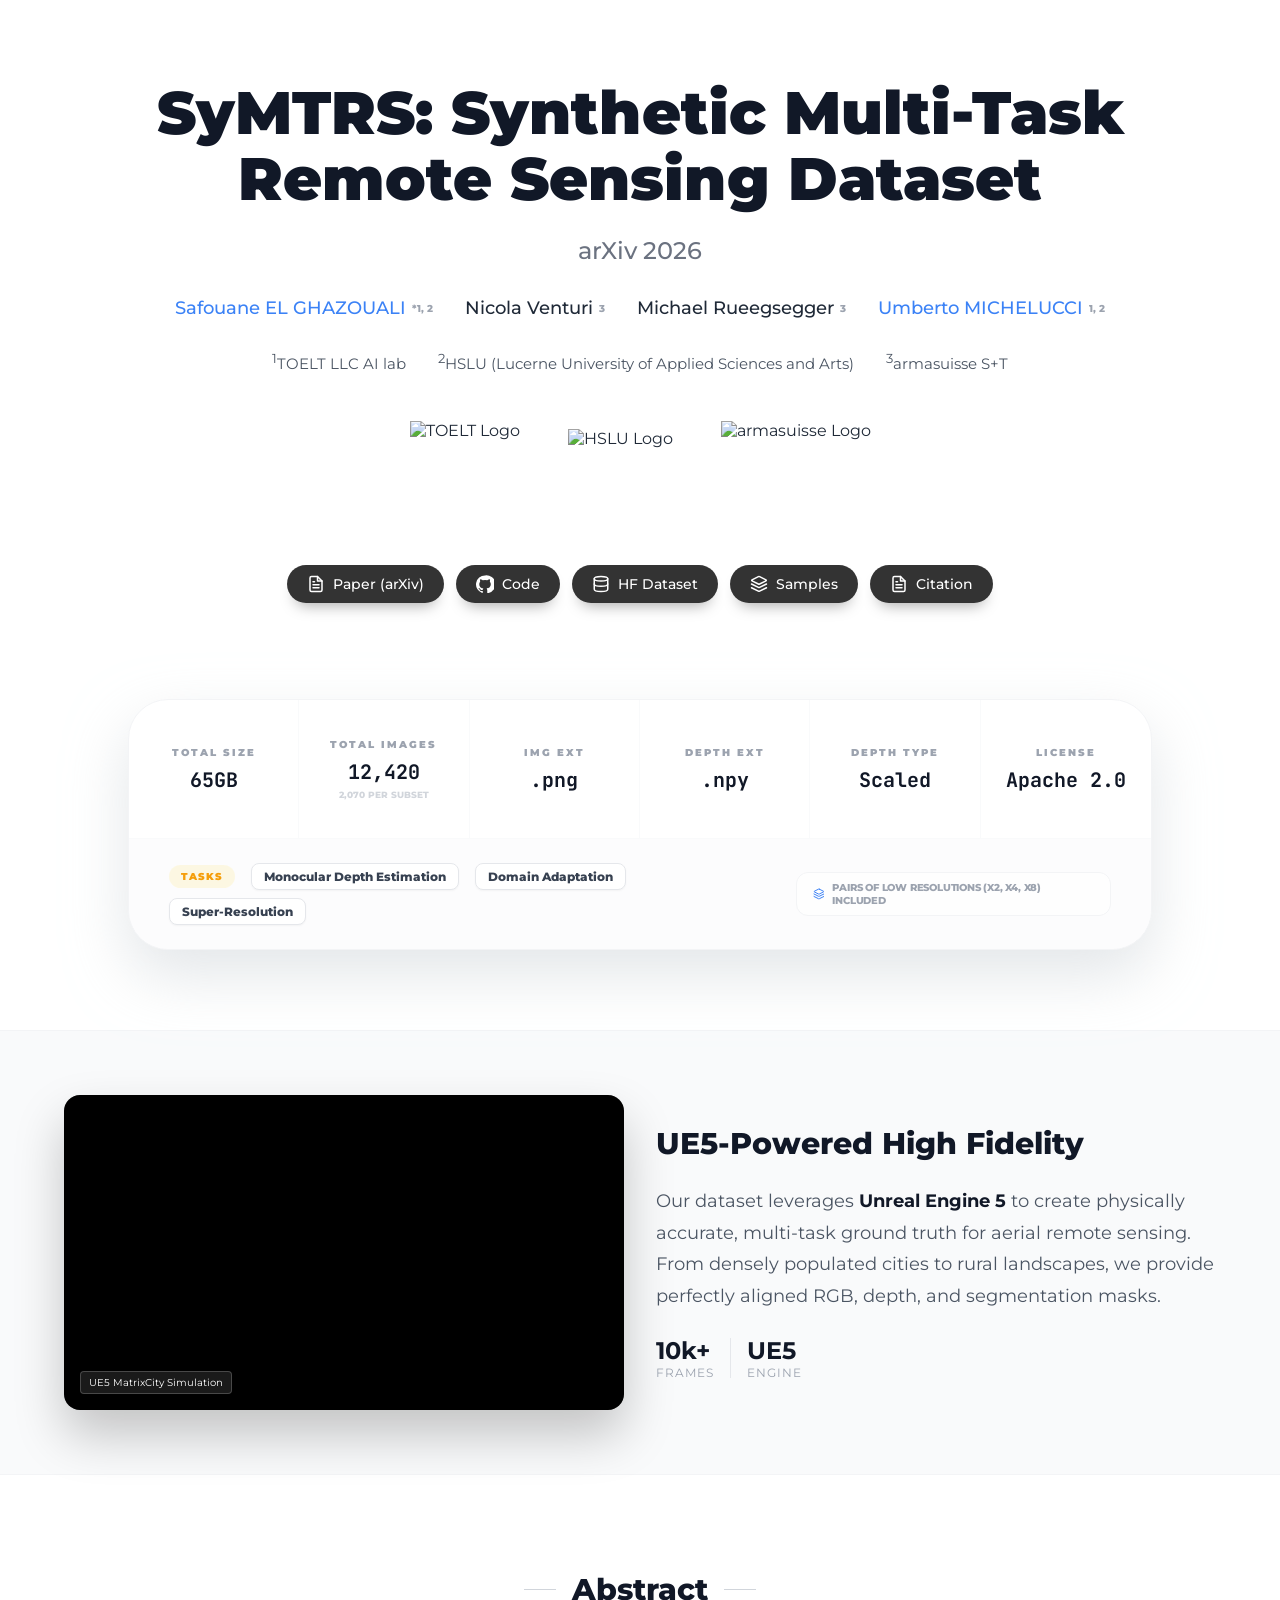
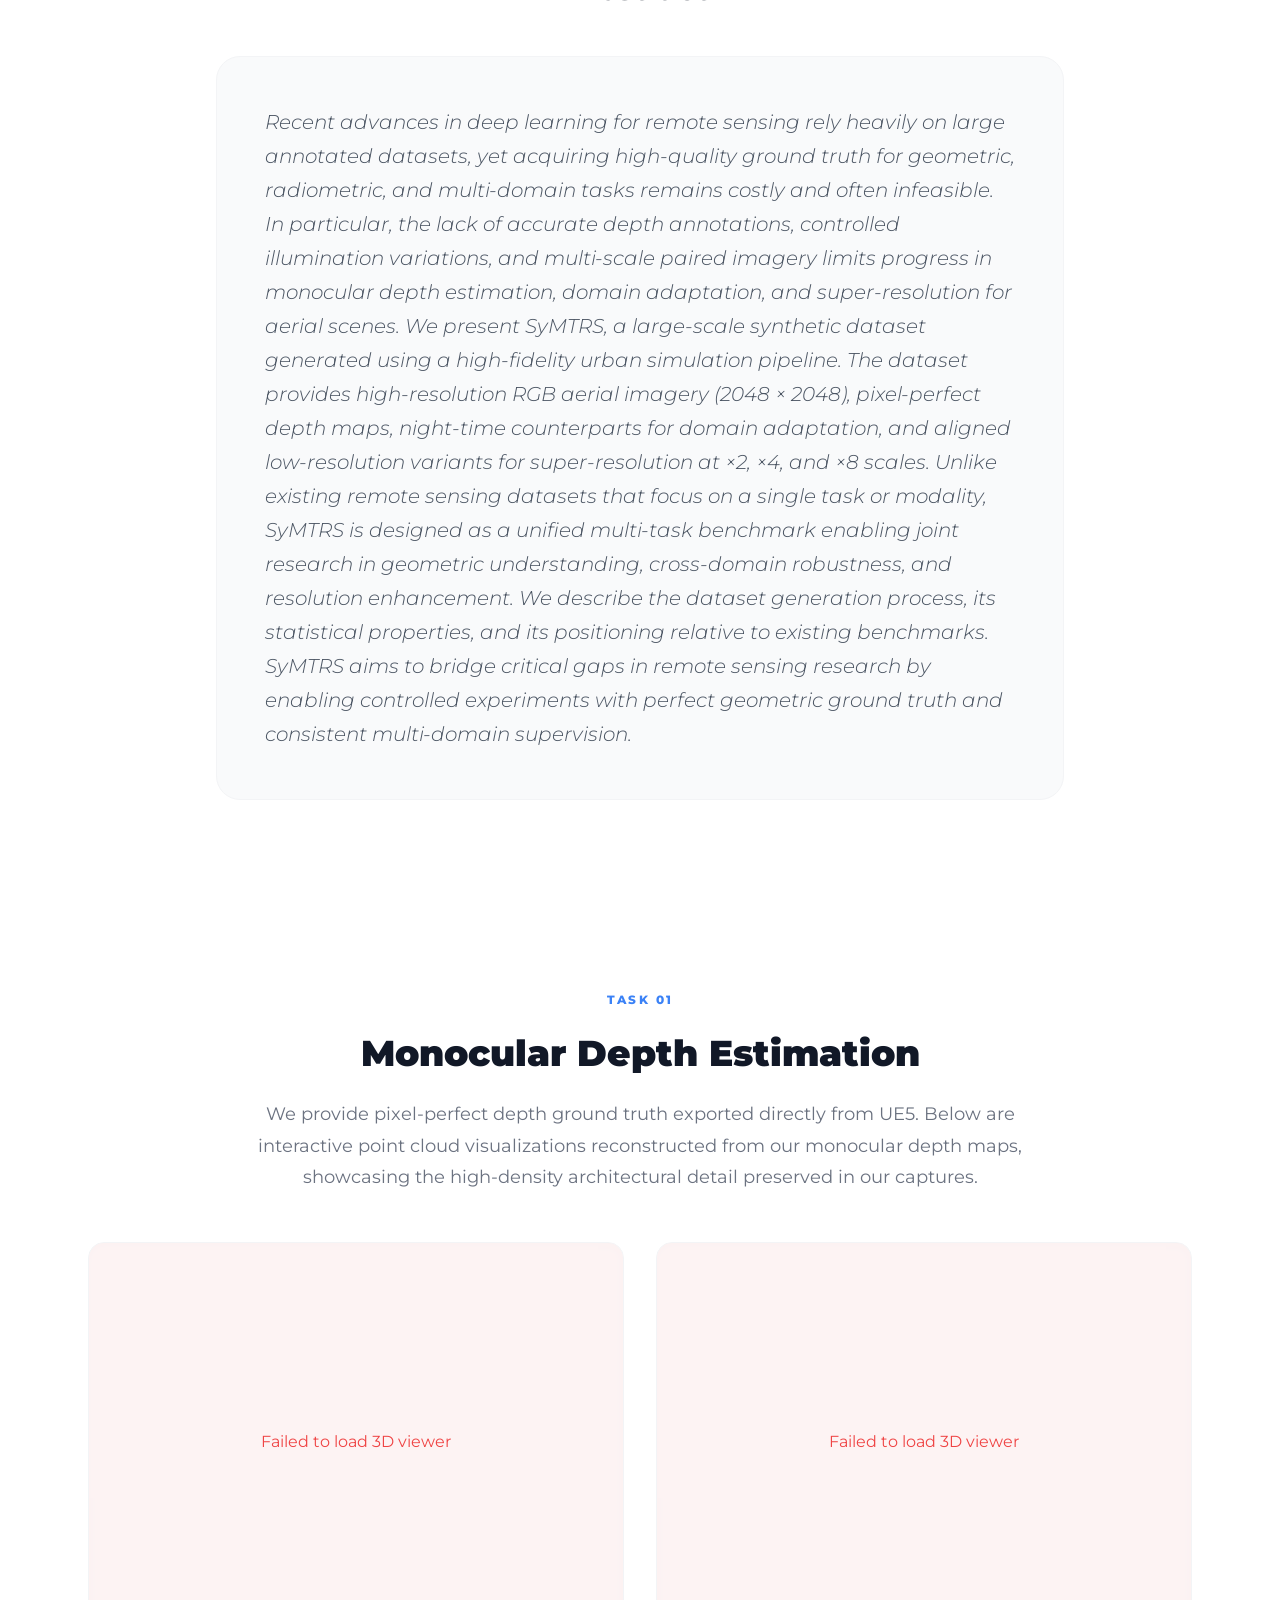
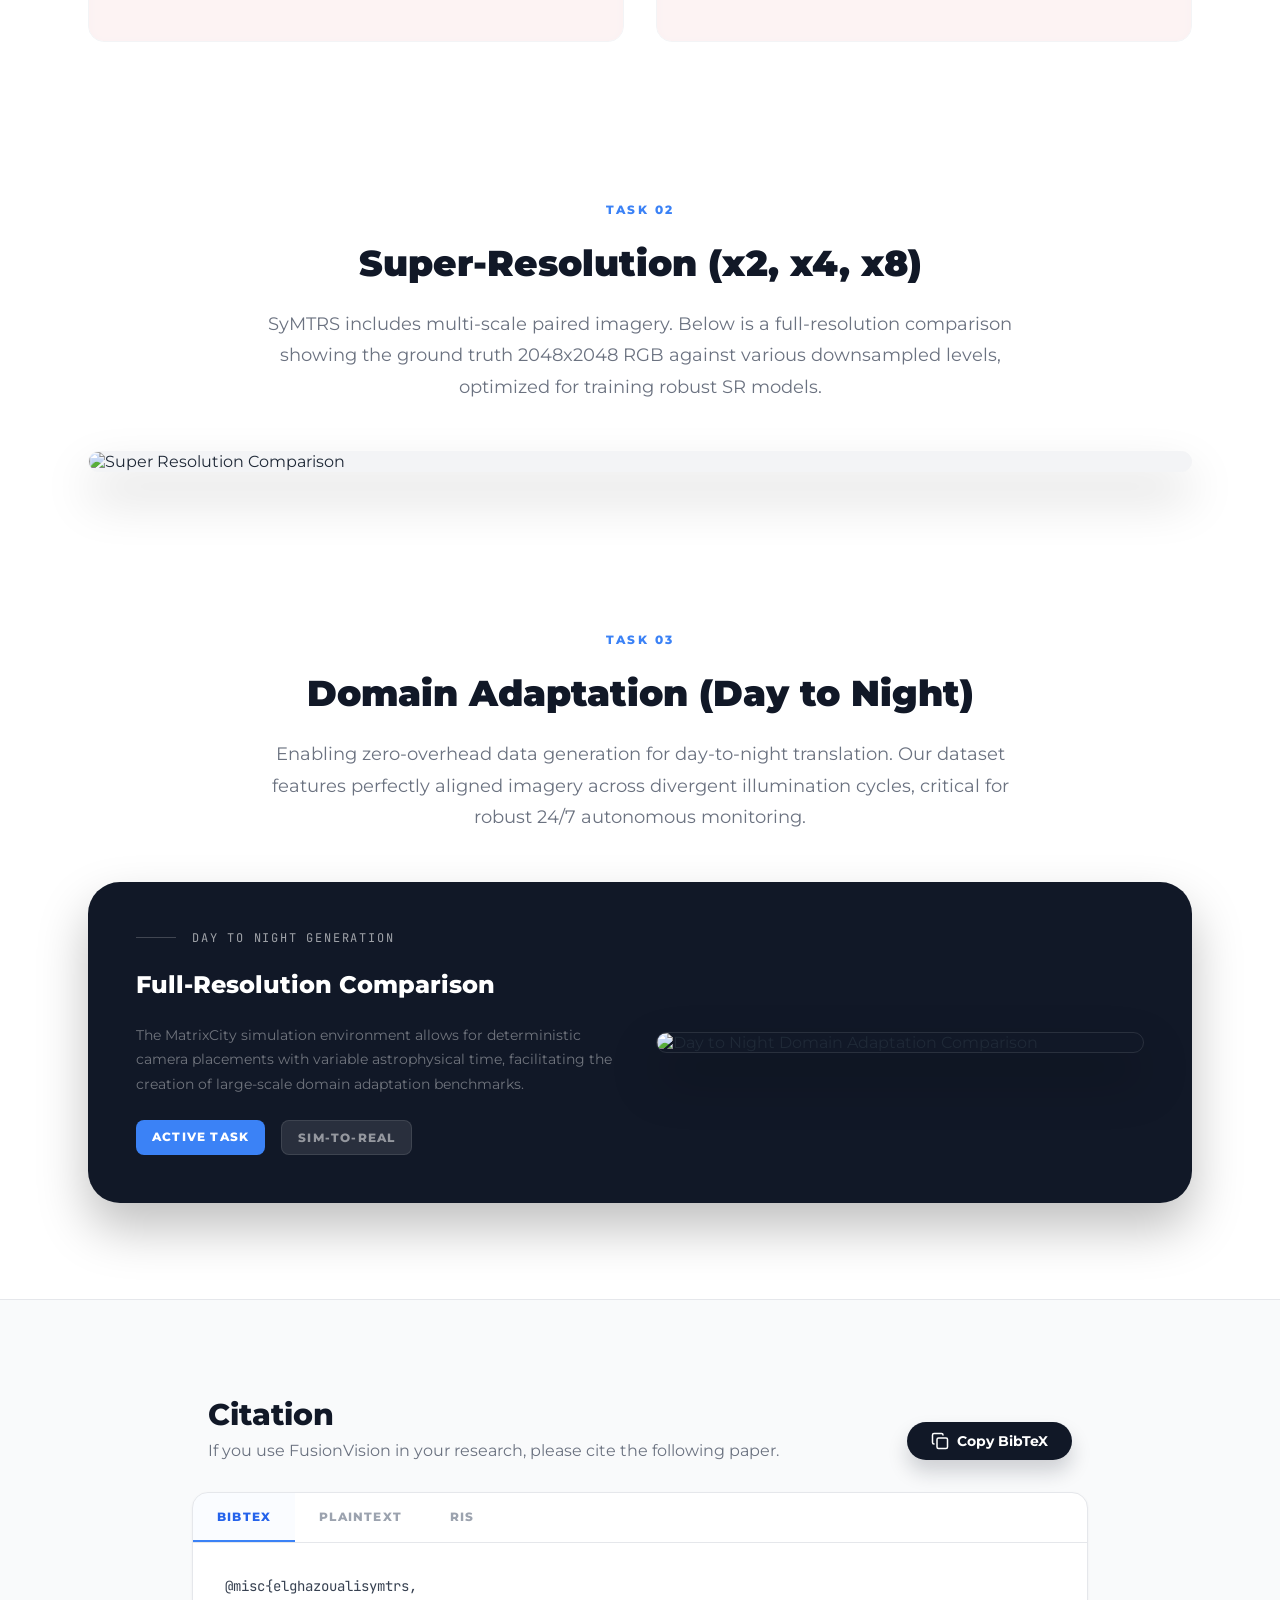
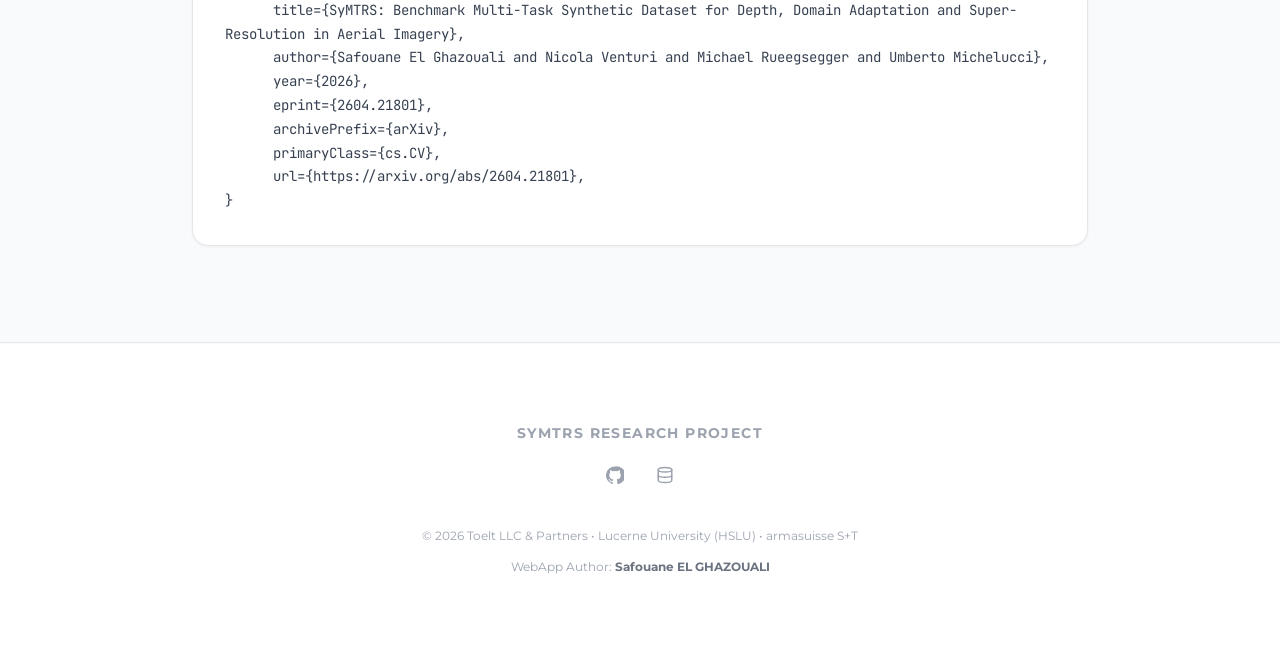
==== docs/index.html @ 2b76d0a6 "webpage" ====
<!doctype html>
<html lang="en">
  <head>
    <meta charset="UTF-8" />
    <meta name="viewport" content="width=device-width, initial-scale=1.0" />
    <title>SyMTRS Project Page</title>
    <link rel="stylesheet" href="./assets/styles.css" />
    <script type="importmap">
      {
        "imports": {
          "three": "https://cdn.jsdelivr.net/npm/three@0.184.0/build/three.module.js",
          "three/addons/": "https://cdn.jsdelivr.net/npm/three@0.184.0/examples/jsm/"
        }
      }
    </script>
  </head>
  <body>
    <main class="page">
      <header class="hero">
        <h1 class="reveal">SyMTRS: Synthetic Multi-Task<br />Remote Sensing Dataset</h1>
        <p class="venue reveal delay-1">arXiv 2026</p>

        <div class="authors reveal delay-2">
          <div class="author">
            <a href="https://orcid.org/0000-0002-5403-3911" target="_blank" rel="noopener noreferrer">Safouane EL GHAZOUALI</a>
            <span>*1, 2</span>
          </div>
          <div class="author">
            <span class="author-name">Nicola Venturi</span>
            <span>3</span>
          </div>
          <div class="author">
            <span class="author-name">Michael Rueegsegger</span>
            <span>3</span>
          </div>
          <div class="author">
            <a href="https://orcid.org/0000-0002-6060-5365" target="_blank" rel="noopener noreferrer">Umberto MICHELUCCI</a>
            <span>1, 2</span>
          </div>
        </div>

        <div class="affiliations reveal delay-3">
          <p><sup>1</sup>TOELT LLC AI lab</p>
          <p><sup>2</sup>HSLU (Lucerne University of Applied Sciences and Arts)</p>
          <p><sup>3</sup>armasuisse S+T</p>
        </div>

        <div class="logos reveal delay-4">
          <img src="https://images.squarespace-cdn.com/content/v1/65586a28d0d9246e85df8d8b/4a692f5d-c41c-4a69-9d03-2d01d21a5f8b/logo_combined.png" alt="TOELT Logo" />
          <img src="https://upload.wikimedia.org/wikipedia/commons/a/a4/HSLU_Logo_DE_Schwarz_rgb.png" alt="HSLU Logo" />
          <img src="https://upload.wikimedia.org/wikipedia/commons/thumb/0/05/Logo_der_Schweizerischen_Eidgenossenschaft.svg/1280px-Logo_der_Schweizerischen_Eidgenossenschaft.svg.png" alt="armasuisse Logo" />
        </div>

        <nav class="actions reveal delay-5" aria-label="Project links">
          <a class="btn-academic" href="https://arxiv.org/pdf/2604.21801" target="_blank" rel="noopener noreferrer"><span data-icon="file"></span>Paper (arXiv)</a>
          <a class="btn-academic" href="https://github.com/safouaneelg/SyMTRS" target="_blank" rel="noopener noreferrer"><span data-icon="github"></span>Code</a>
          <a class="btn-academic" href="https://huggingface.co/datasets/safouaneelg/SyMTRS" target="_blank" rel="noopener noreferrer"><span data-icon="database"></span>HF Dataset</a>
          <a class="btn-academic" href="#tasks"><span data-icon="layers"></span>Samples</a>
          <a class="btn-academic" href="#citation"><span data-icon="file"></span>Citation</a>
        </nav>
      </header>

      <section class="stats-section reveal delay-6">
        <div class="stats-card">
          <div class="stats-grid">
            <div class="stat"><span>Total Size</span><strong>65GB</strong></div>
            <div class="stat"><span>Total Images</span><strong>12,420</strong><small>2,070 per subset</small></div>
            <div class="stat"><span>Img Ext</span><strong>.png</strong></div>
            <div class="stat"><span>Depth Ext</span><strong>.npy</strong></div>
            <div class="stat"><span>Depth Type</span><strong>Scaled</strong></div>
            <div class="stat"><span>License</span><strong>Apache 2.0</strong></div>
          </div>
          <div class="task-bar">
            <div class="task-list">
              <span class="task-label">Tasks</span>
              <span>Monocular Depth Estimation</span>
              <span>Domain Adaptation</span>
              <span>Super-Resolution</span>
            </div>
            <div class="resolution-note"><span data-icon="layers"></span>Pairs of low resolutions (x2, x4, x8) included</div>
          </div>
        </div>
      </section>

      <section class="teaser band">
        <div class="two-column">
          <div class="video-card reveal">
            <video autoplay loop muted playsinline poster="https://github.com/user-attachments/assets/c0146b98-2a13-4fc1-a20a-bba7835229da">
              <source src="https://github.com/user-attachments/assets/bd63b74d-fca5-452b-8f19-554341188614" type="video/webm" />
            </video>
            <div class="video-overlay"></div>
            <div class="caption">UE5 MatrixCity Simulation</div>
          </div>

          <div class="teaser-copy reveal">
            <h2>UE5-Powered High Fidelity</h2>
            <p>
              Our dataset leverages <strong>Unreal Engine 5</strong> to create physically accurate, multi-task ground truth for aerial remote sensing.
              From densely populated cities to rural landscapes, we provide perfectly aligned RGB, depth, and segmentation masks.
            </p>
            <div class="mini-stats">
              <div><strong>10k+</strong><span>Frames</span></div>
              <i></i>
              <div><strong>UE5</strong><span>Engine</span></div>
            </div>
          </div>
        </div>
      </section>

      <section class="abstract" id="abstract">
        <h2><span></span>Abstract<span></span></h2>
        <div class="abstract-box">
          Recent advances in deep learning for remote sensing rely heavily on large annotated datasets, yet acquiring high-quality ground truth for geometric, radiometric, and multi-domain tasks remains costly and often infeasible. In particular, the lack of accurate depth annotations, controlled illumination variations, and multi-scale paired imagery limits progress in monocular depth estimation, domain adaptation, and super-resolution for aerial scenes. We present SyMTRS, a large-scale synthetic dataset generated using a high-fidelity urban simulation pipeline. The dataset provides high-resolution RGB aerial imagery (2048 &times; 2048), pixel-perfect depth maps, night-time counterparts for domain adaptation, and aligned low-resolution variants for super-resolution at &times;2, &times;4, and &times;8 scales. Unlike existing remote sensing datasets that focus on a single task or modality, SyMTRS is designed as a unified multi-task benchmark enabling joint research in geometric understanding, cross-domain robustness, and resolution enhancement. We describe the dataset generation process, its statistical properties, and its positioning relative to existing benchmarks. SyMTRS aims to bridge critical gaps in remote sensing research by enabling controlled experiments with perfect geometric ground truth and consistent multi-domain supervision.
        </div>
      </section>

      <section class="tasks" id="tasks">
        <div class="task-block">
          <div class="section-heading">
            <span>Task 01</span>
            <h3>Monocular Depth Estimation</h3>
            <p>We provide pixel-perfect depth ground truth exported directly from UE5. Below are interactive point cloud visualizations reconstructed from our monocular depth maps, showcasing the high-density architectural detail preserved in our captures.</p>
          </div>
          <div class="viewer-grid">
            <div class="ply-viewer" data-title="Sample Point Cloud A" data-url="https://cdn.jsdelivr.net/gh/safouaneelg/SyMTRS@beb59c3f21d1aa931bcc8025e96a9b55cb80462c/sample_content/RS.1078800.ply" data-fallback-url="https://raw.githubusercontent.com/safouaneelg/SyMTRS/beb59c3f21d1aa931bcc8025e96a9b55cb80462c/sample_content/RS.1078800.ply" data-pos="5.19,-1.28,36.42" data-rot="0.27,0.25,3.06"></div>
            <div class="ply-viewer" data-title="Sample Point Cloud B" data-url="https://cdn.jsdelivr.net/gh/safouaneelg/SyMTRS@beb59c3f21d1aa931bcc8025e96a9b55cb80462c/sample_content/RS.1000200.ply" data-fallback-url="https://raw.githubusercontent.com/safouaneelg/SyMTRS/beb59c3f21d1aa931bcc8025e96a9b55cb80462c/sample_content/RS.1000200.ply" data-pos="16.68,11.98,-28.92" data-rot="-2.35,0.41,2.77"></div>
          </div>
        </div>

        <div class="task-block">
          <div class="section-heading">
            <span>Task 02</span>
            <h3>Super-Resolution (x2, x4, x8)</h3>
            <p>SyMTRS includes multi-scale paired imagery. Below is a full-resolution comparison showing the ground truth 2048x2048 RGB against various downsampled levels, optimized for training robust SR models.</p>
          </div>
          <div class="image-frame">
            <img src="https://raw.githubusercontent.com/safouaneelg/SyMTRS/beb59c3f21d1aa931bcc8025e96a9b55cb80462c/sample_content/super-resolution.png" alt="Super Resolution Comparison" />
          </div>
        </div>

        <div class="task-block">
          <div class="section-heading">
            <span>Task 03</span>
            <h3>Domain Adaptation (Day to Night)</h3>
            <p>Enabling zero-overhead data generation for day-to-night translation. Our dataset features perfectly aligned imagery across divergent illumination cycles, critical for robust 24/7 autonomous monitoring.</p>
          </div>
          <div class="dark-comparison">
            <div class="dark-copy">
              <div class="overline"><i></i><span>Day to Night Generation</span></div>
              <h4>Full-Resolution Comparison</h4>
              <p>The MatrixCity simulation environment allows for deterministic camera placements with variable astrophysical time, facilitating the creation of large-scale domain adaptation benchmarks.</p>
              <div class="badges"><span>Active Task</span><span>Sim-to-Real</span></div>
            </div>
            <div class="dark-image">
              <img src="https://raw.githubusercontent.com/safouaneelg/SyMTRS/beb59c3f21d1aa931bcc8025e96a9b55cb80462c/sample_content/day_2_night.png" alt="Day to Night Domain Adaptation Comparison" />
            </div>
          </div>
        </div>
      </section>

      <section class="citation" id="citation">
        <div class="citation-inner">
          <div class="citation-head">
            <div>
              <h2>Citation</h2>
              <p>If you use FusionVision in your research, please cite the following paper.</p>
            </div>
            <button class="copy-btn" type="button" id="copyCitation"><span data-icon="copy"></span><span id="copyLabel">Copy BibTeX</span></button>
          </div>

          <div class="citation-card">
            <div class="tabs" role="tablist" aria-label="Citation formats">
              <button class="tab active" type="button" data-tab="BibTeX">BibTeX</button>
              <button class="tab" type="button" data-tab="PlainText">PlainText</button>
              <button class="tab" type="button" data-tab="RIS">RIS</button>
            </div>
            <pre id="citationText">@misc{elghazoualisymtrs,
      title={SyMTRS: Benchmark Multi-Task Synthetic Dataset for Depth, Domain Adaptation and Super-Resolution in Aerial Imagery}, 
      author={Safouane El Ghazouali and Nicola Venturi and Michael Rueegsegger and Umberto Michelucci},
      year={2026},
      eprint={2604.21801},
      archivePrefix={arXiv},
      primaryClass={cs.CV},
      url={https://arxiv.org/abs/2604.21801}, 
}</pre>
          </div>
        </div>
      </section>

      <footer class="footer">
        <p>SyMTRS Research Project</p>
        <div class="footer-links">
          <a href="https://github.com/safouaneelg/SyMTRS" target="_blank" rel="noopener noreferrer" aria-label="GitHub"><span data-icon="github"></span></a>
          <a href="https://huggingface.co/datasets/safouaneelg/SyMTRS" target="_blank" rel="noopener noreferrer" aria-label="Hugging Face Dataset"><span data-icon="database"></span></a>
        </div>
        <div class="footer-small">
          <p>&copy; 2026 Toelt LLC & Partners &bull; Lucerne University (HSLU) &bull; armasuisse S+T</p>
          <p>WebApp Author: <a href="https://safouaneelghazouali.me/" target="_blank" rel="noopener noreferrer">Safouane EL GHAZOUALI</a></p>
        </div>
      </footer>
    </main>

    <script src="./assets/script.js" defer></script>
  </body>
</html>
---- docs/assets/styles.css ----
@import url("https://fonts.googleapis.com/css2?family=Montserrat:wght@300;400;500;600;700;800;900&family=JetBrains+Mono&display=swap");

* {
  box-sizing: border-box;
}

html {
  scroll-behavior: smooth;
}

body {
  margin: 0;
  background: #ffffff;
  color: #1f2937;
  font-family: "Montserrat", ui-sans-serif, system-ui, sans-serif;
  -webkit-font-smoothing: antialiased;
}

a {
  color: inherit;
  text-decoration: none;
}

img,
video,
canvas {
  display: block;
  max-width: 100%;
}

button {
  font: inherit;
}

.page {
  min-height: 100vh;
  background: #ffffff;
}

.hero {
  max-width: 1024px;
  margin: 0 auto;
  padding: 80px 24px 64px;
  text-align: center;
}

.hero h1 {
  margin: 0 0 24px;
  color: #111827;
  font-size: clamp(2.25rem, 7vw, 3.75rem);
  font-weight: 900;
  line-height: 1.1;
  letter-spacing: 0;
}

.venue {
  margin: 0 0 32px;
  color: #6b7280;
  font-size: 1.5rem;
  font-weight: 500;
}

.authors,
.affiliations,
.logos,
.actions {
  display: flex;
  flex-wrap: wrap;
  justify-content: center;
}

.authors {
  gap: 12px 32px;
  margin-bottom: 32px;
}

.author {
  display: inline-flex;
  align-items: center;
  gap: 6px;
  white-space: nowrap;
}

.author a {
  color: #3b82f6;
  font-size: 1.125rem;
  font-weight: 500;
  transition: color 180ms ease;
}

.author a:hover {
  color: #1d4ed8;
}

.author-name {
  color: #1f2937;
  font-size: 1.125rem;
  font-weight: 500;
}

.author span:last-child {
  color: #9ca3af;
  font-size: 0.625rem;
  font-weight: 800;
}

.affiliations {
  gap: 8px 32px;
  margin-bottom: 48px;
  color: #4b5563;
}

.affiliations p {
  margin: 0;
  font-size: 0.95rem;
}

.logos {
  align-items: center;
  gap: 48px;
  margin-bottom: 64px;
  padding: 0 16px;
}

.logos img {
  height: 80px;
  object-fit: contain;
}

.logos img:nth-child(2) {
  height: 64px;
}

.actions {
  gap: 12px;
  margin-bottom: 64px;
}

.btn-academic {
  display: inline-flex;
  align-items: center;
  gap: 8px;
  border-radius: 999px;
  background: #333333;
  color: #ffffff;
  padding: 10px 20px;
  font-size: 0.875rem;
  font-weight: 500;
  box-shadow: 0 10px 15px -8px rgba(0, 0, 0, 0.35);
  transition: background 180ms ease, transform 180ms ease;
}

.btn-academic:hover {
  background: #000000;
}

.btn-academic:active,
.copy-btn:active {
  transform: scale(0.96);
}

[data-icon] {
  display: inline-flex;
  width: 18px;
  height: 18px;
  align-items: center;
  justify-content: center;
}

[data-icon] svg {
  width: 100%;
  height: 100%;
}

.stats-section {
  position: relative;
  z-index: 1;
  margin-top: -32px;
  margin-bottom: 80px;
  padding: 0 24px;
}

.stats-card {
  max-width: 1024px;
  margin: 0 auto;
  overflow: hidden;
  border: 1px solid #f3f4f6;
  border-radius: 40px;
  background: #ffffff;
  box-shadow: 0 25px 60px rgba(209, 213, 219, 0.6);
}

.stats-grid {
  display: grid;
  grid-template-columns: repeat(6, 1fr);
}

.stat {
  min-height: 138px;
  padding: 32px 18px;
  display: flex;
  flex-direction: column;
  align-items: center;
  justify-content: center;
  text-align: center;
  border-right: 1px solid #f9fafb;
  transition: background 180ms ease;
}

.stat:hover {
  background: #f9fafb;
}

.stat:last-child {
  border-right: 0;
}

.stat span {
  margin-bottom: 8px;
  color: #9ca3af;
  font-size: 0.625rem;
  font-weight: 900;
  letter-spacing: 0.2em;
  text-transform: uppercase;
}

.stat strong {
  color: #111827;
  font-family: "JetBrains Mono", ui-monospace, monospace;
  font-size: 1.25rem;
}

.stat small {
  margin-top: 4px;
  color: #d1d5db;
  font-size: 0.56rem;
  font-weight: 800;
  text-transform: uppercase;
  transition: color 180ms ease;
}

.stat:hover small {
  color: #f59e0b;
}

.task-bar {
  display: flex;
  align-items: center;
  justify-content: space-between;
  gap: 24px;
  border-top: 1px solid #f9fafb;
  background: rgba(249, 250, 251, 0.5);
  padding: 24px 40px;
}

.task-list {
  display: flex;
  flex-wrap: wrap;
  align-items: center;
  gap: 8px 16px;
}

.task-label {
  border-radius: 999px;
  background: rgba(254, 243, 199, 0.5);
  color: #f59e0b;
  padding: 5px 12px;
  font-size: 0.625rem;
  font-weight: 900;
  letter-spacing: 0.1em;
  text-transform: uppercase;
}

.task-list span:not(.task-label) {
  border: 1px solid #e5e7eb;
  border-radius: 8px;
  background: #ffffff;
  color: #374151;
  padding: 5px 12px;
  font-size: 0.75rem;
  font-weight: 800;
  box-shadow: 0 1px 2px rgba(0, 0, 0, 0.04);
}

.resolution-note {
  display: flex;
  align-items: center;
  gap: 8px;
  border: 1px solid #f3f4f6;
  border-radius: 12px;
  background: rgba(255, 255, 255, 0.8);
  color: #9ca3af;
  padding: 8px 16px;
  font-size: 0.625rem;
  font-weight: 800;
  letter-spacing: -0.02em;
  text-transform: uppercase;
}

.resolution-note [data-icon] {
  color: #3b82f6;
  width: 12px;
  height: 12px;
}

.band {
  border-top: 1px solid #f3f4f6;
  border-bottom: 1px solid #f3f4f6;
  background: #f9fafb;
  padding: 64px 16px;
}

.two-column {
  max-width: 1152px;
  margin: 0 auto;
  display: grid;
  grid-template-columns: repeat(2, minmax(0, 1fr));
  align-items: center;
  gap: 32px;
}

.video-card {
  position: relative;
  aspect-ratio: 16 / 9;
  overflow: hidden;
  border-radius: 16px;
  background: #000000;
  box-shadow: 0 25px 50px rgba(0, 0, 0, 0.22);
}

.video-card video {
  width: 100%;
  height: 100%;
  object-fit: cover;
}

.video-overlay {
  position: absolute;
  inset: 0;
  background: rgba(0, 0, 0, 0.2);
  pointer-events: none;
  transition: background 180ms ease;
}

.video-card:hover .video-overlay {
  background: transparent;
}

.caption {
  position: absolute;
  left: 16px;
  bottom: 16px;
  border: 1px solid rgba(255, 255, 255, 0.2);
  border-radius: 4px;
  background: rgba(255, 255, 255, 0.1);
  color: #ffffff;
  padding: 4px 8px;
  font-size: 0.625rem;
  backdrop-filter: blur(12px);
}

.teaser-copy {
  display: flex;
  flex-direction: column;
  gap: 24px;
}

.teaser-copy h2 {
  margin: 0;
  color: #111827;
  font-size: 1.875rem;
  font-weight: 800;
  letter-spacing: 0;
}

.teaser-copy p {
  margin: 0;
  color: #4b5563;
  font-size: 1.125rem;
  line-height: 1.75;
}

.teaser-copy strong {
  color: #111827;
  font-weight: 700;
}

.mini-stats {
  display: flex;
  align-items: center;
  gap: 16px;
}

.mini-stats div {
  display: flex;
  flex-direction: column;
}

.mini-stats strong {
  color: #111827;
  font-size: 1.5rem;
}

.mini-stats span {
  color: #9ca3af;
  font-size: 0.75rem;
  letter-spacing: 0.08em;
  text-transform: uppercase;
}

.mini-stats i {
  width: 1px;
  height: 40px;
  background: #e5e7eb;
}

.abstract {
  max-width: 896px;
  margin: 0 auto;
  padding: 96px 24px;
  text-align: center;
}

.abstract h2 {
  display: flex;
  align-items: center;
  justify-content: center;
  gap: 16px;
  margin: 0 0 48px;
  color: #111827;
  font-size: 1.875rem;
  font-weight: 800;
}

.abstract h2 span {
  width: 32px;
  height: 1px;
  background: #d1d5db;
}

.abstract-box {
  border: 1px solid #f3f4f6;
  border-radius: 24px;
  background: #f9fafb;
  color: #4b5563;
  padding: 48px;
  text-align: left;
  font-size: 1.25rem;
  font-style: italic;
  font-weight: 300;
  line-height: 1.7;
}

.tasks {
  max-width: 1152px;
  margin: 0 auto;
  padding: 96px 24px;
}

.task-block {
  margin-bottom: 160px;
}

.task-block:last-child {
  margin-bottom: 0;
}

.section-heading {
  max-width: 768px;
  margin: 0 auto 48px;
  text-align: center;
}

.section-heading > span {
  display: block;
  margin-bottom: 24px;
  color: #3b82f6;
  font-size: 0.75rem;
  font-weight: 800;
  letter-spacing: 0.2em;
  text-transform: uppercase;
}

.section-heading h3 {
  margin: 0 0 24px;
  color: #111827;
  font-size: 2.25rem;
  font-weight: 900;
  letter-spacing: 0;
}

.section-heading p {
  margin: 0;
  color: #6b7280;
  font-size: 1.125rem;
  line-height: 1.75;
}

.viewer-grid {
  display: grid;
  grid-template-columns: repeat(2, minmax(0, 1fr));
  gap: 32px;
}

.ply-viewer {
  position: relative;
  width: 100%;
  height: 400px;
  overflow: hidden;
  border: 1px solid #f3f4f6;
  border-radius: 16px;
  background: #f9fafb;
  box-shadow: inset 0 2px 8px rgba(0, 0, 0, 0.04);
}

.ply-viewer canvas {
  width: 100%;
  height: 100%;
}

.viewer-label {
  position: absolute;
  top: 16px;
  left: 16px;
  opacity: 0;
  border: 1px solid #f3f4f6;
  border-radius: 999px;
  background: rgba(255, 255, 255, 0.8);
  color: #9ca3af;
  padding: 4px 12px;
  font-size: 0.625rem;
  font-weight: 800;
  letter-spacing: 0.1em;
  text-transform: uppercase;
  backdrop-filter: blur(12px);
  transition: opacity 180ms ease;
}

.ply-viewer:hover .viewer-label {
  opacity: 1;
}

.viewer-loading,
.viewer-error {
  position: absolute;
  inset: 0;
  z-index: 2;
  display: flex;
  align-items: center;
  justify-content: center;
}

.viewer-loading {
  background: rgba(249, 250, 251, 0.8);
  backdrop-filter: blur(4px);
}

.viewer-error {
  background: rgba(254, 242, 242, 0.8);
  color: #ef4444;
}

.spinner {
  width: 32px;
  height: 32px;
  border: 2px solid #bfdbfe;
  border-top-color: #3b82f6;
  border-radius: 999px;
  animation: spin 800ms linear infinite;
}

.image-frame {
  overflow: hidden;
  border: 1px solid #f3f4f6;
  border-radius: 24px;
  background: #f3f4f6;
  box-shadow: 0 25px 50px rgba(0, 0, 0, 0.18);
}

.image-frame img {
  width: 100%;
  height: auto;
}

.dark-comparison {
  display: grid;
  grid-template-columns: repeat(2, minmax(0, 1fr));
  align-items: center;
  gap: 32px;
  overflow: hidden;
  border-radius: 32px;
  background: #111827;
  padding: 48px;
  box-shadow: 0 25px 50px rgba(0, 0, 0, 0.25);
}

.dark-copy {
  display: flex;
  flex-direction: column;
  gap: 24px;
}

.overline {
  display: flex;
  align-items: center;
  gap: 16px;
  color: rgba(255, 255, 255, 0.6);
}

.overline i {
  width: 40px;
  height: 1px;
  background: rgba(255, 255, 255, 0.2);
}

.overline span {
  font-family: "JetBrains Mono", ui-monospace, monospace;
  font-size: 0.75rem;
  letter-spacing: 0.15em;
  text-transform: uppercase;
}

.dark-copy h4 {
  margin: 0;
  color: #ffffff;
  font-size: 1.5rem;
  font-weight: 800;
}

.dark-copy p {
  margin: 0;
  color: rgba(255, 255, 255, 0.4);
  font-size: 0.875rem;
  line-height: 1.75;
}

.badges {
  display: flex;
  flex-wrap: wrap;
  gap: 16px;
}

.badges span {
  border-radius: 8px;
  padding: 9px 16px;
  font-size: 0.75rem;
  font-weight: 800;
  letter-spacing: 0.1em;
  text-transform: uppercase;
}

.badges span:first-child {
  background: #3b82f6;
  color: #ffffff;
}

.badges span:last-child {
  border: 1px solid rgba(255, 255, 255, 0.1);
  background: rgba(255, 255, 255, 0.1);
  color: rgba(255, 255, 255, 0.5);
}

.dark-image {
  overflow: hidden;
  border: 1px solid rgba(255, 255, 255, 0.1);
  border-radius: 16px;
  box-shadow: 0 25px 50px rgba(0, 0, 0, 0.25);
}

.citation {
  border-top: 1px solid #e5e7eb;
  border-bottom: 1px solid #e5e7eb;
  background: #f9fafb;
  padding: 96px 24px;
}

.citation-inner {
  max-width: 896px;
  margin: 0 auto;
}

.citation-head {
  display: flex;
  align-items: flex-end;
  justify-content: space-between;
  gap: 16px;
  margin-bottom: 32px;
  padding: 0 16px;
}

.citation-head h2 {
  margin: 0 0 8px;
  color: #111827;
  font-size: 1.875rem;
  font-weight: 800;
}

.citation-head p {
  margin: 0;
  color: #6b7280;
}

.copy-btn {
  display: inline-flex;
  align-items: center;
  justify-content: center;
  gap: 8px;
  min-width: 148px;
  border: 0;
  border-radius: 999px;
  background: #111827;
  color: #ffffff;
  cursor: pointer;
  padding: 10px 24px;
  font-size: 0.875rem;
  font-weight: 700;
  box-shadow: 0 12px 20px rgba(17, 24, 39, 0.18);
  transition: background 180ms ease, transform 180ms ease;
}

.copy-btn:hover {
  background: #1f2937;
}

.citation-card {
  overflow: hidden;
  border: 1px solid #e5e7eb;
  border-radius: 16px;
  background: #ffffff;
  box-shadow: 0 1px 3px rgba(0, 0, 0, 0.05);
}

.tabs {
  display: flex;
  border-bottom: 1px solid #e5e7eb;
}

.tab {
  border: 0;
  border-bottom: 2px solid transparent;
  background: transparent;
  color: #9ca3af;
  cursor: pointer;
  padding: 16px 24px;
  font-size: 0.75rem;
  font-weight: 800;
  letter-spacing: 0.1em;
  text-transform: uppercase;
  transition: background 180ms ease, color 180ms ease, border-color 180ms ease;
}

.tab:hover {
  background: #f9fafb;
  color: #4b5563;
}

.tab.active {
  border-bottom-color: #3b82f6;
  background: rgba(239, 246, 255, 0.3);
  color: #2563eb;
}

#citationText {
  min-height: 200px;
  margin: 0;
  overflow-x: auto;
  padding: 32px;
  color: #374151;
  font-family: "JetBrains Mono", ui-monospace, monospace;
  font-size: 0.875rem;
  line-height: 1.7;
  white-space: pre-wrap;
}

.footer {
  border-top: 1px solid #f9fafb;
  padding: 80px 24px;
  text-align: center;
  color: #9ca3af;
}

.footer > p {
  margin: 0 0 24px;
  font-size: 0.875rem;
  font-weight: 700;
  letter-spacing: 0.1em;
  text-transform: uppercase;
}

.footer-links {
  display: flex;
  justify-content: center;
  gap: 32px;
  margin-bottom: 40px;
}

.footer-links a {
  color: #9ca3af;
  transition: color 180ms ease;
}

.footer-links a:hover:first-child {
  color: #111827;
}

.footer-links a:hover:last-child {
  color: #f59e0b;
}

.footer-small {
  display: flex;
  flex-direction: column;
  gap: 16px;
}

.footer-small p {
  margin: 0;
  font-size: 0.75rem;
}

.footer-small a {
  color: #6b7280;
  font-weight: 700;
}

.footer-small a:hover {
  color: #111827;
}

.reveal {
  animation: fadeUp 700ms ease both;
}

.delay-1 {
  animation-delay: 120ms;
}

.delay-2 {
  animation-delay: 220ms;
}

.delay-3 {
  animation-delay: 320ms;
}

.delay-4 {
  animation-delay: 420ms;
}

.delay-5 {
  animation-delay: 520ms;
}

.delay-6 {
  animation-delay: 620ms;
}

@keyframes fadeUp {
  from {
    opacity: 0;
    transform: translateY(20px);
  }

  to {
    opacity: 1;
    transform: translateY(0);
  }
}

@keyframes spin {
  to {
    transform: rotate(360deg);
  }
}

@media (max-width: 920px) {
  .stats-grid {
    grid-template-columns: repeat(3, 1fr);
  }

  .stat {
    border-bottom: 1px solid #f9fafb;
  }

  .task-bar,
  .citation-head {
    flex-direction: column;
    align-items: stretch;
  }

  .two-column,
  .viewer-grid,
  .dark-comparison {
    grid-template-columns: 1fr;
  }
}

@media (max-width: 640px) {
  .hero {
    padding-top: 56px;
  }

  .hero h1 {
    font-size: 2.2rem;
  }

  .venue {
    font-size: 1.25rem;
  }

  .logos {
    gap: 28px;
  }

  .logos img,
  .logos img:nth-child(2) {
    max-width: 72%;
    height: auto;
    max-height: 72px;
  }

  .stats-grid {
    grid-template-columns: repeat(2, 1fr);
  }

  .stats-card {
    border-radius: 28px;
  }

  .task-bar {
    padding: 24px;
  }

  .abstract-box {
    padding: 32px;
    font-size: 1.05rem;
  }

  .section-heading h3 {
    font-size: 2rem;
  }

  .dark-comparison {
    padding: 32px 24px;
    border-radius: 24px;
  }

  .copy-btn {
    width: 100%;
  }

  .tab {
    flex: 1;
    padding: 14px 10px;
  }
}
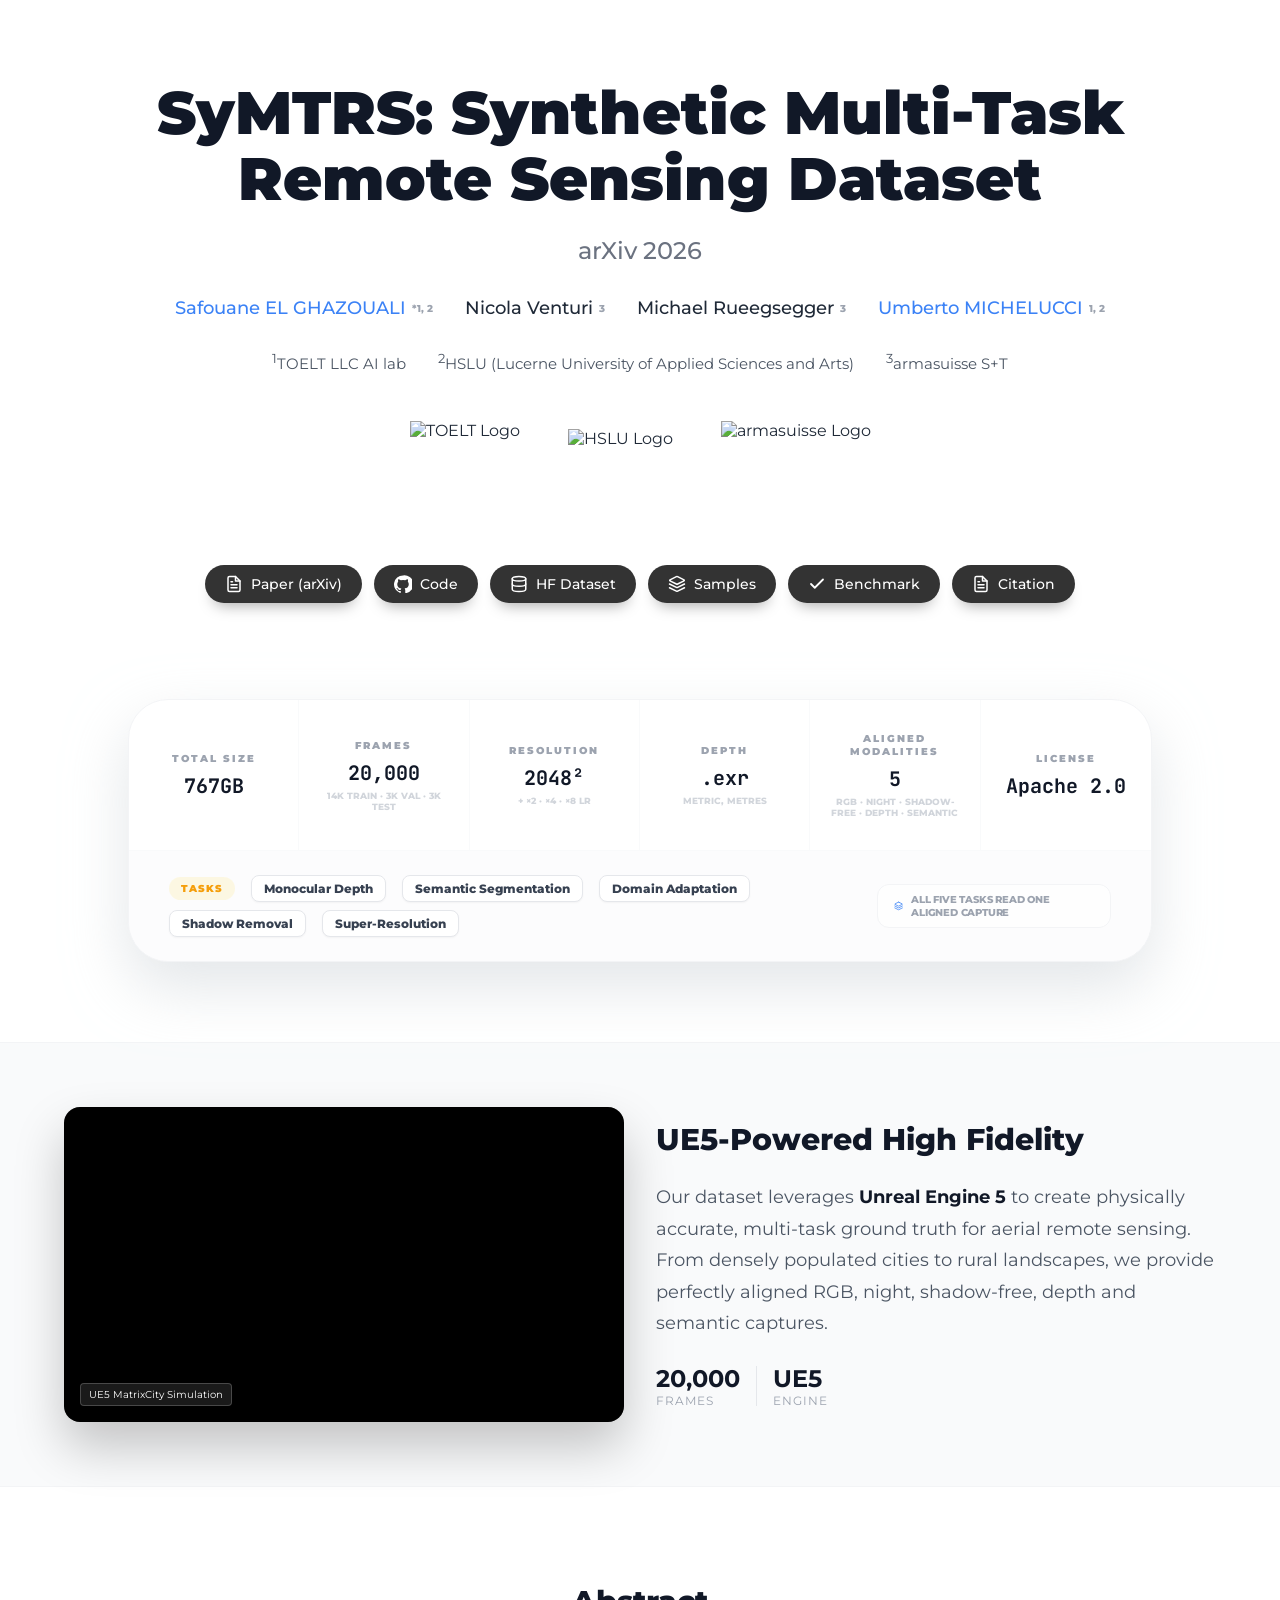
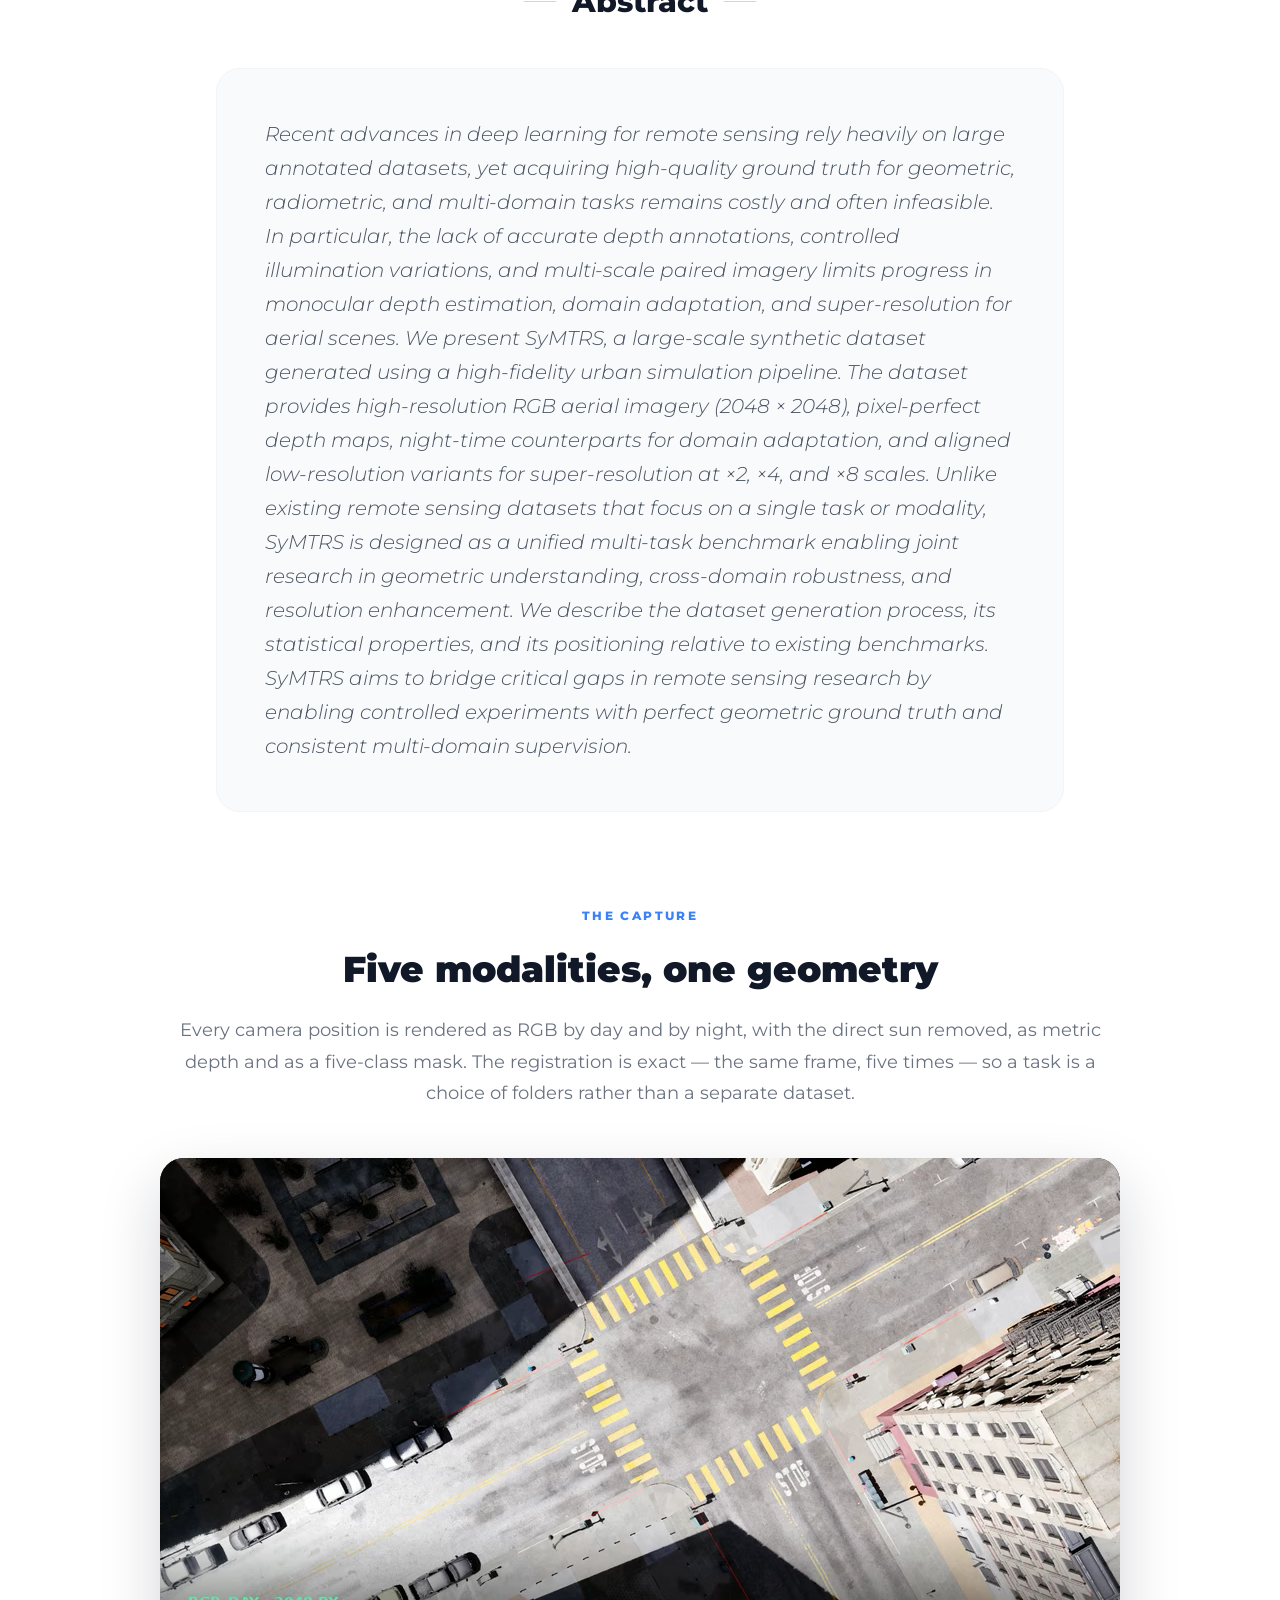
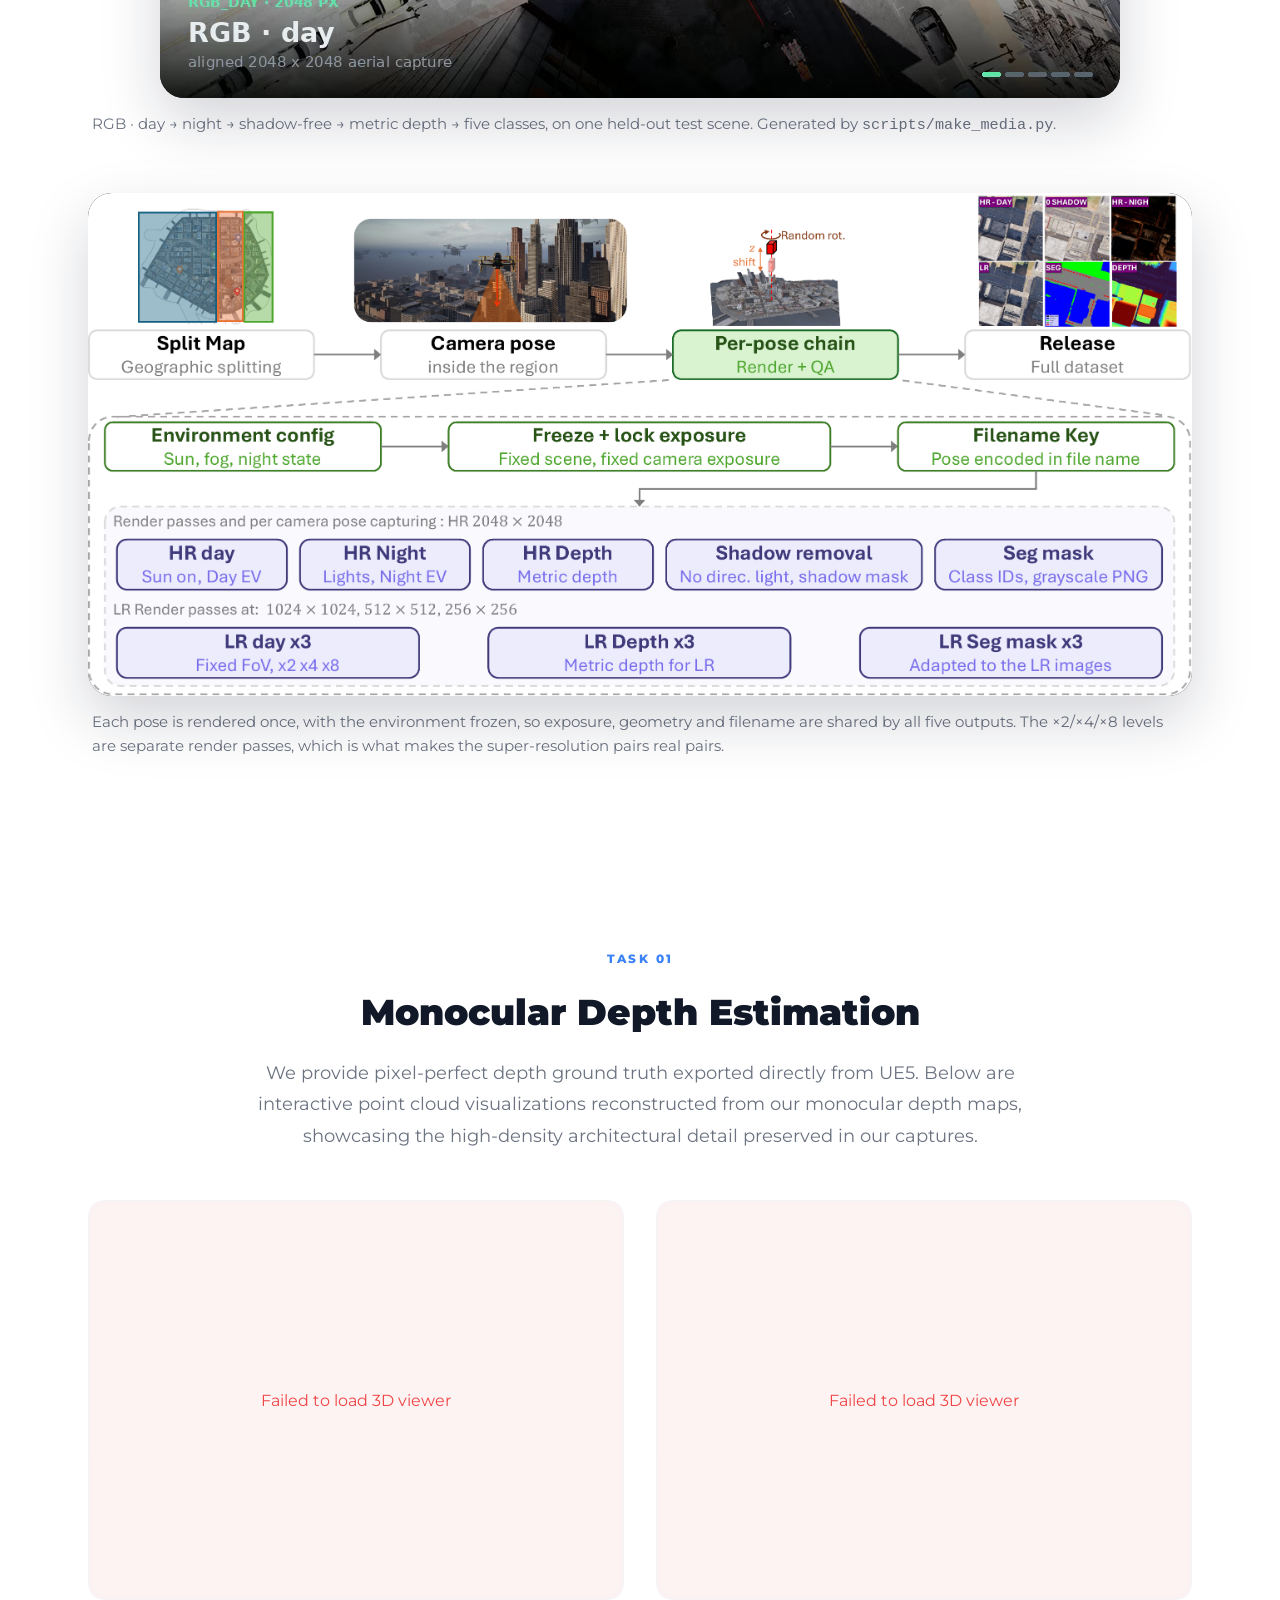
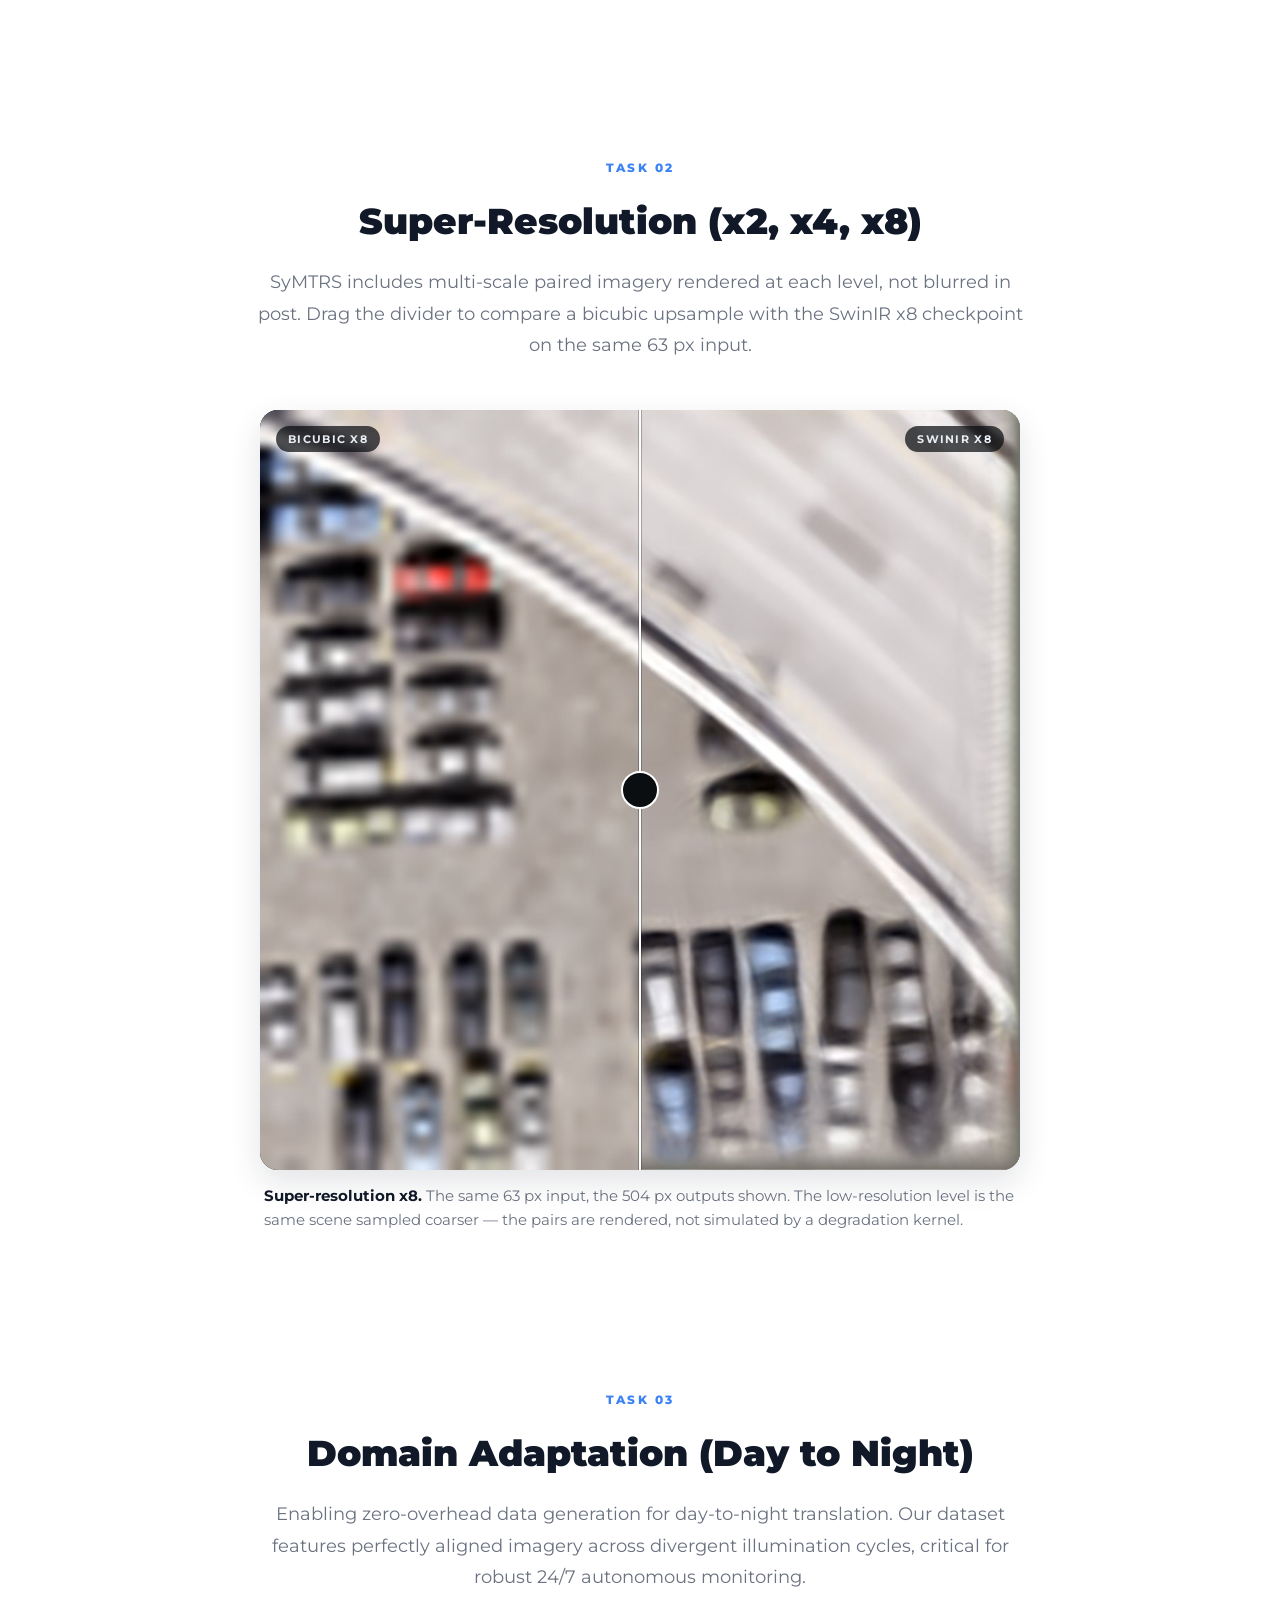
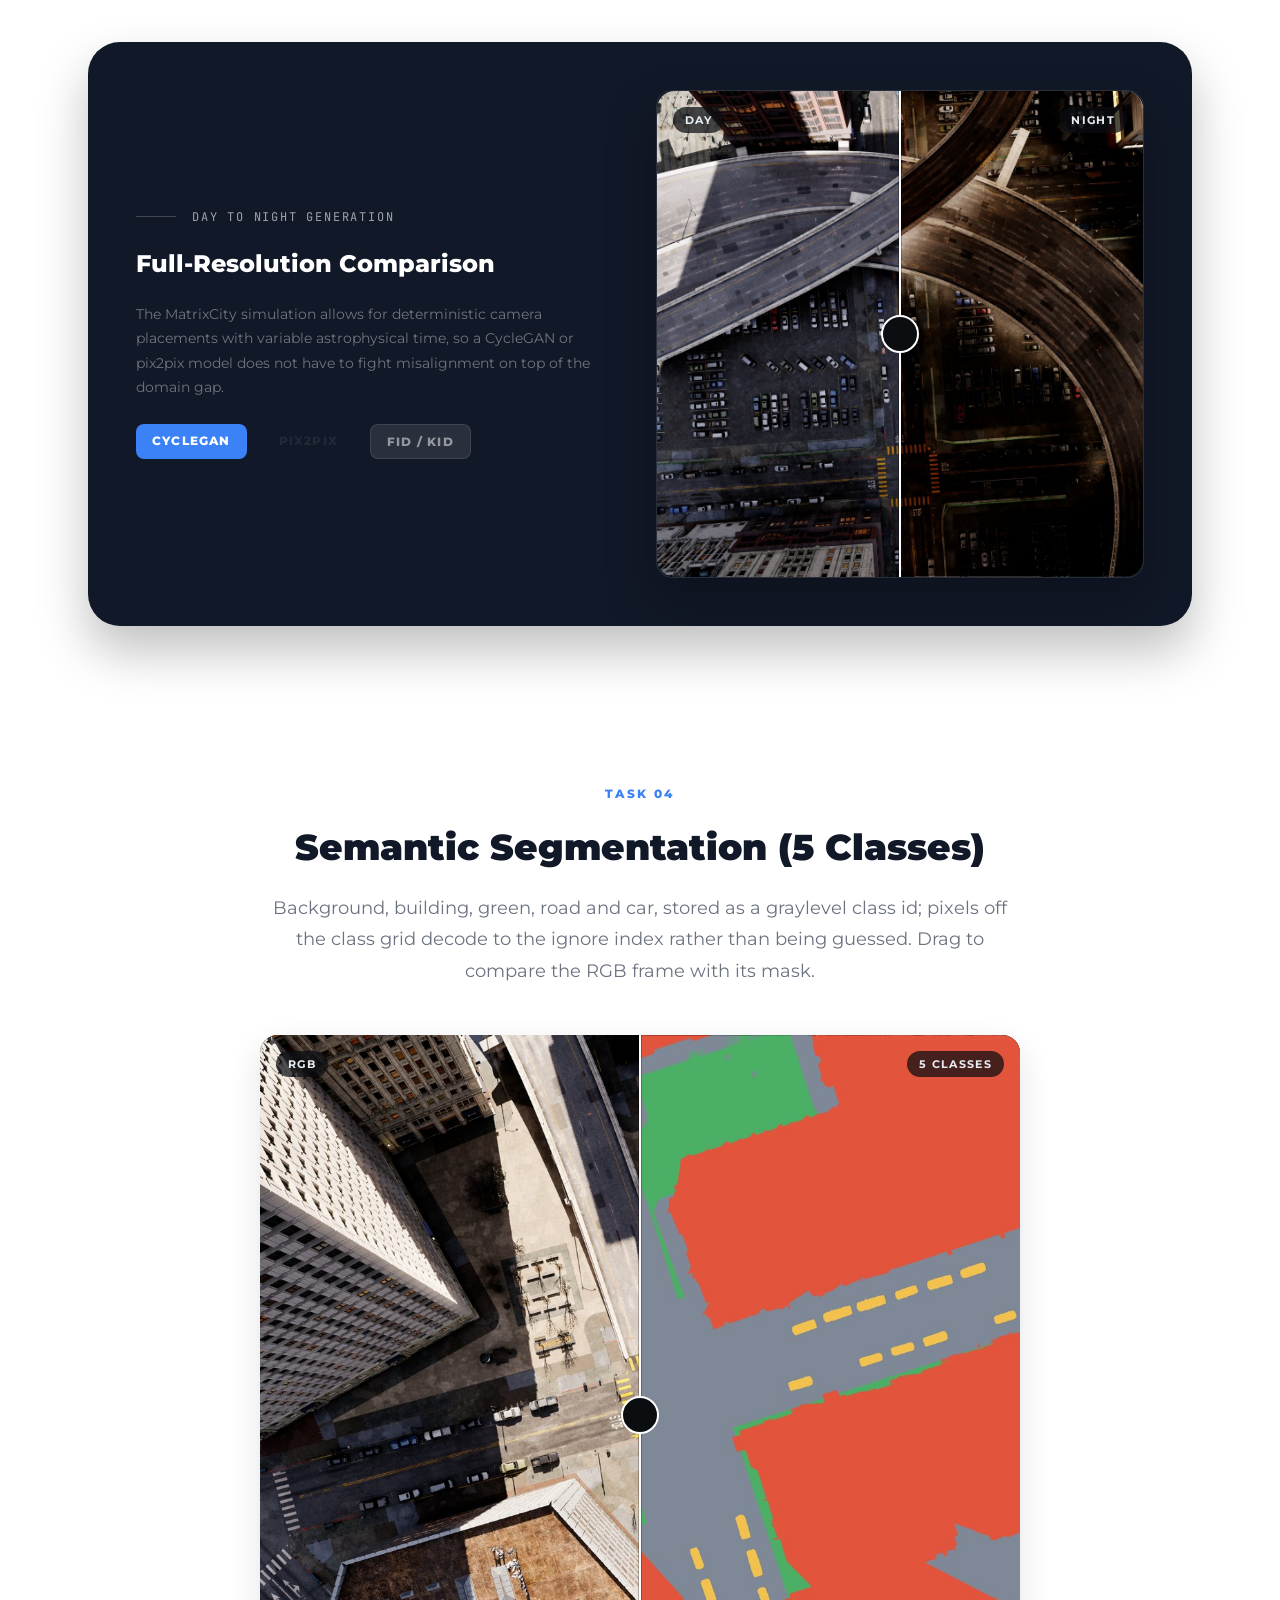
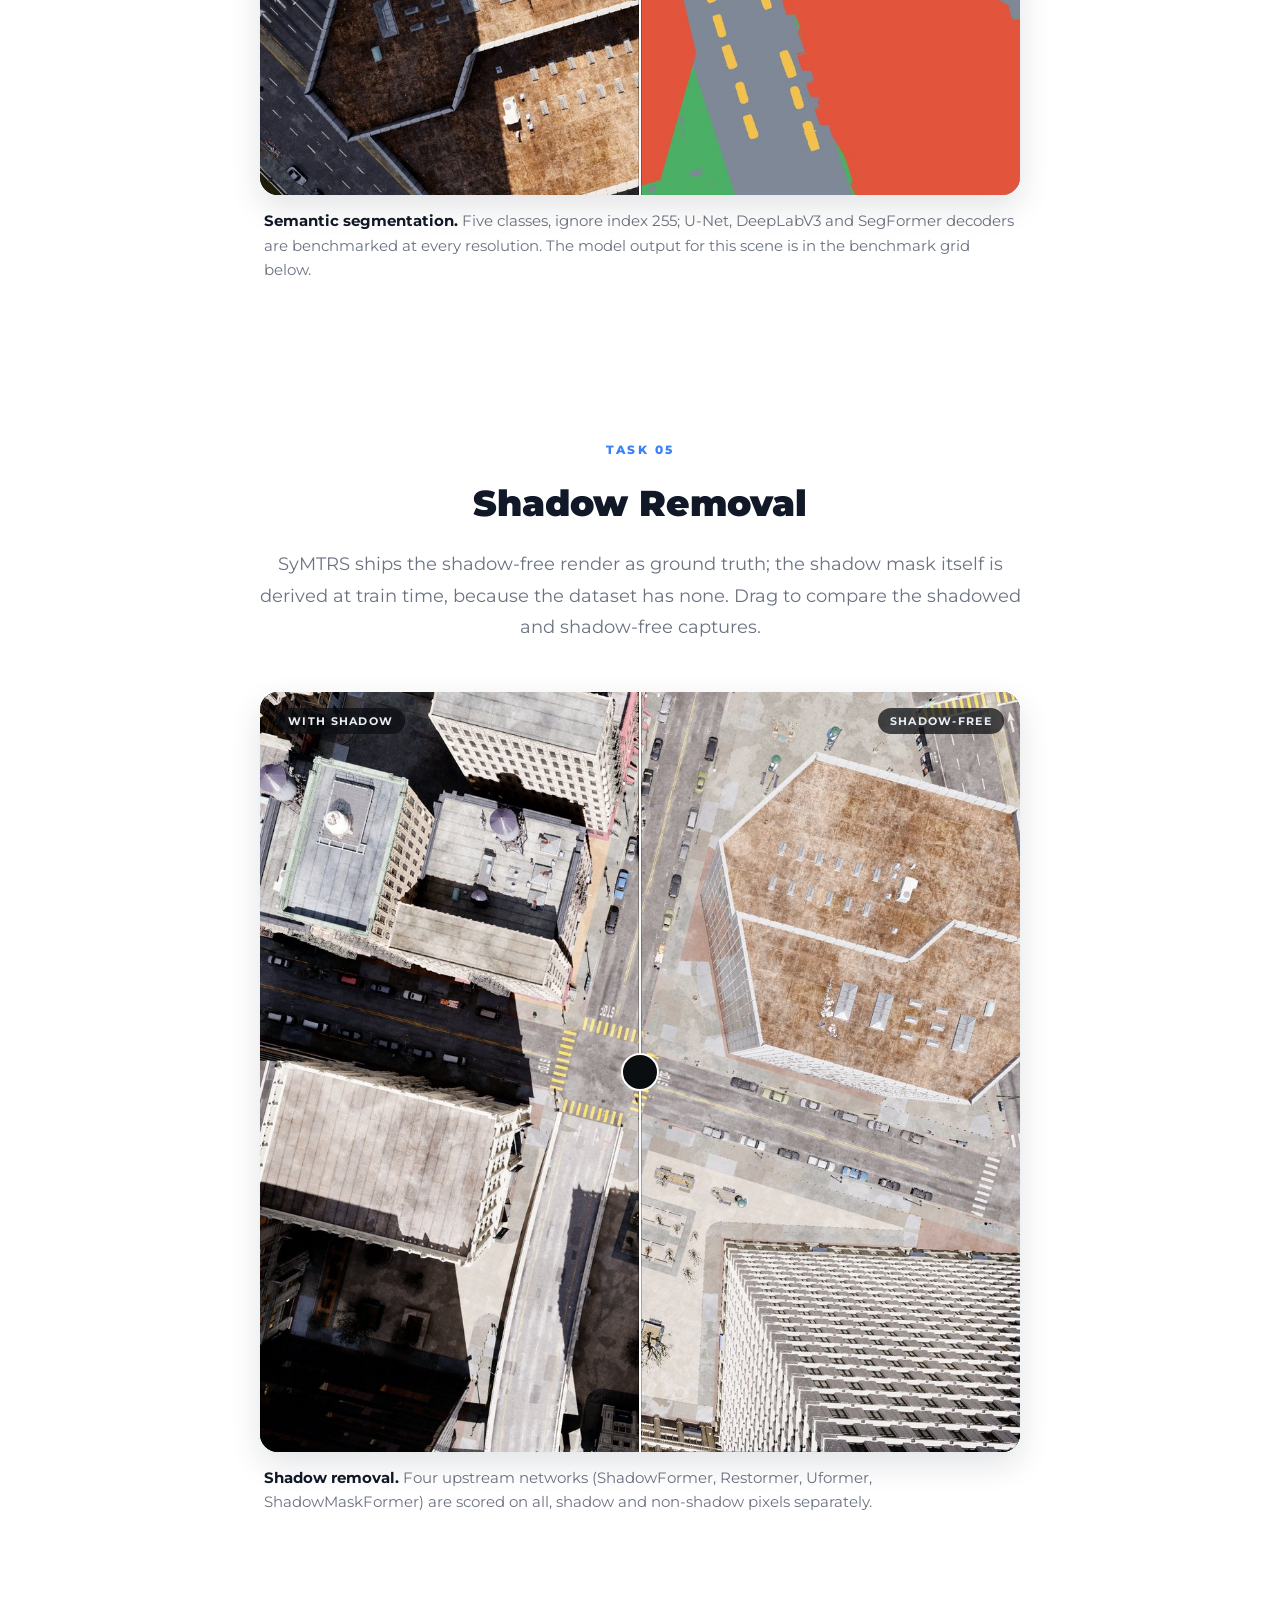
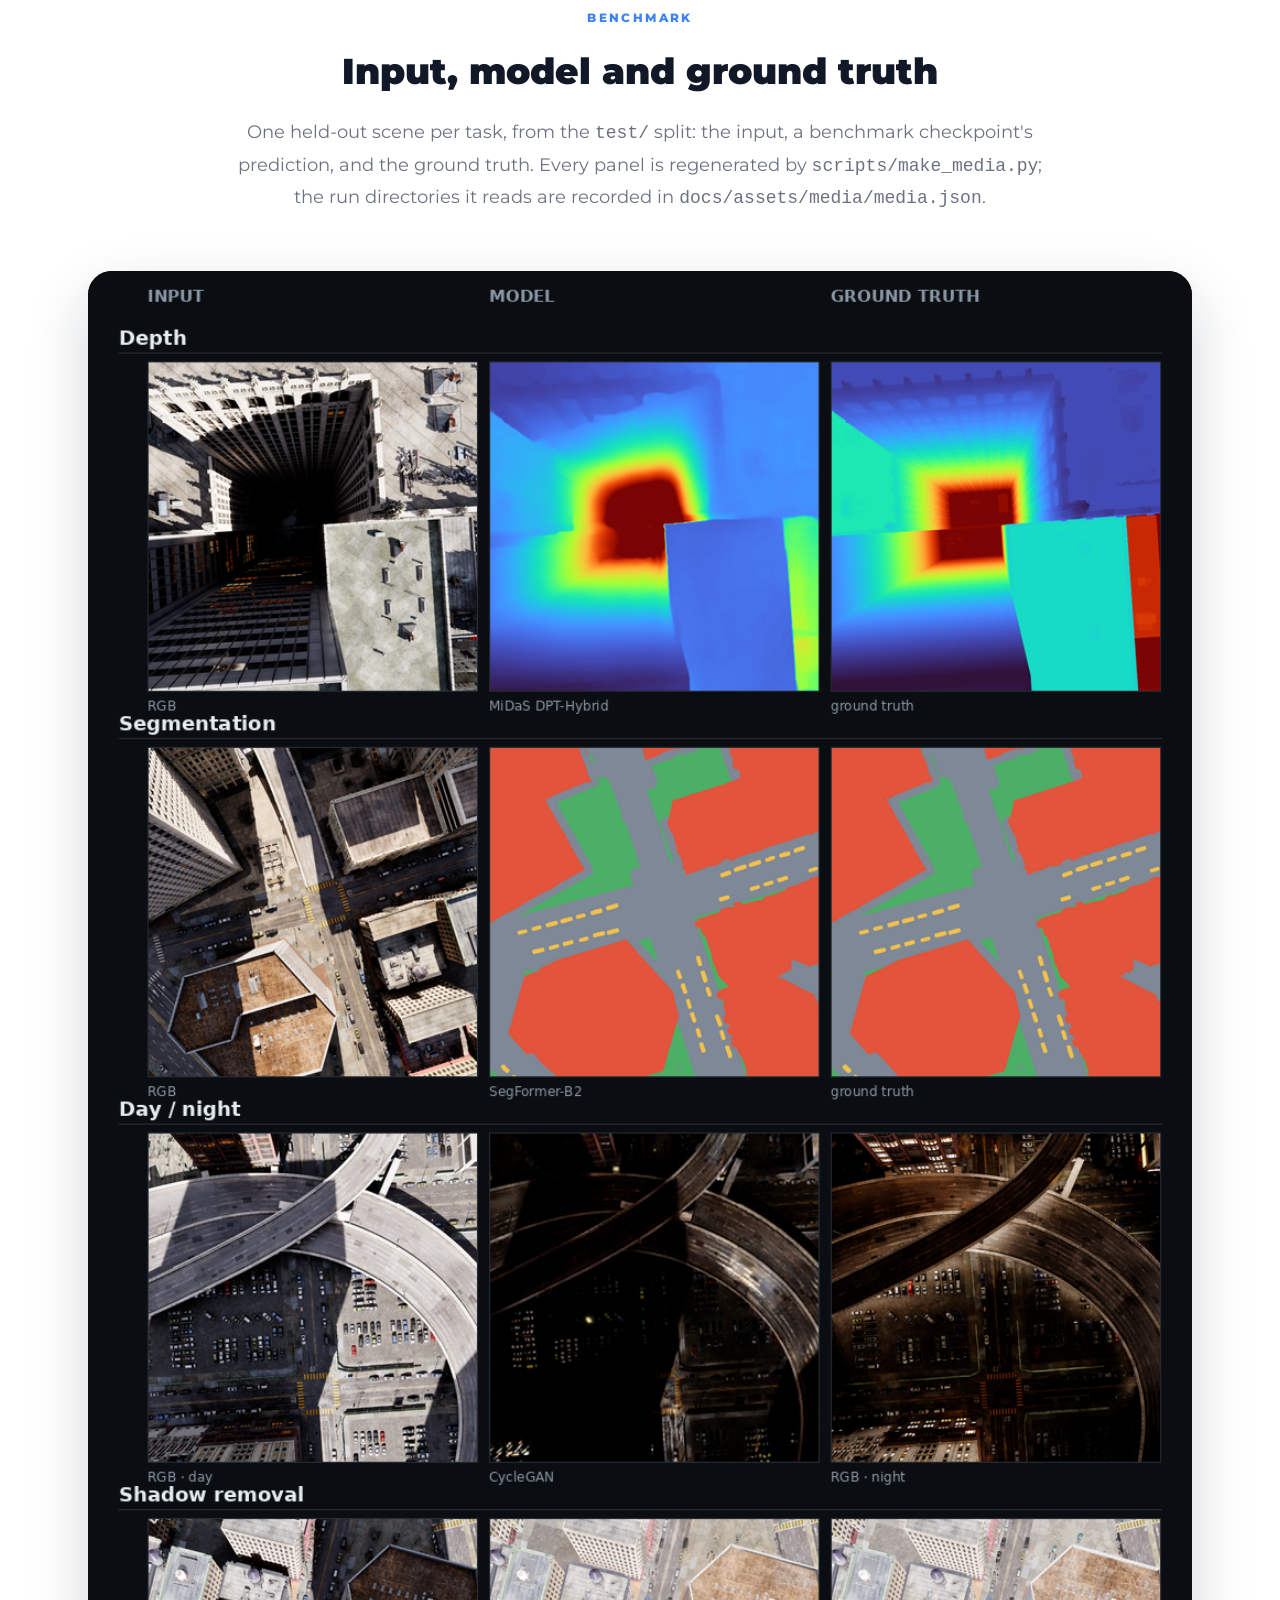
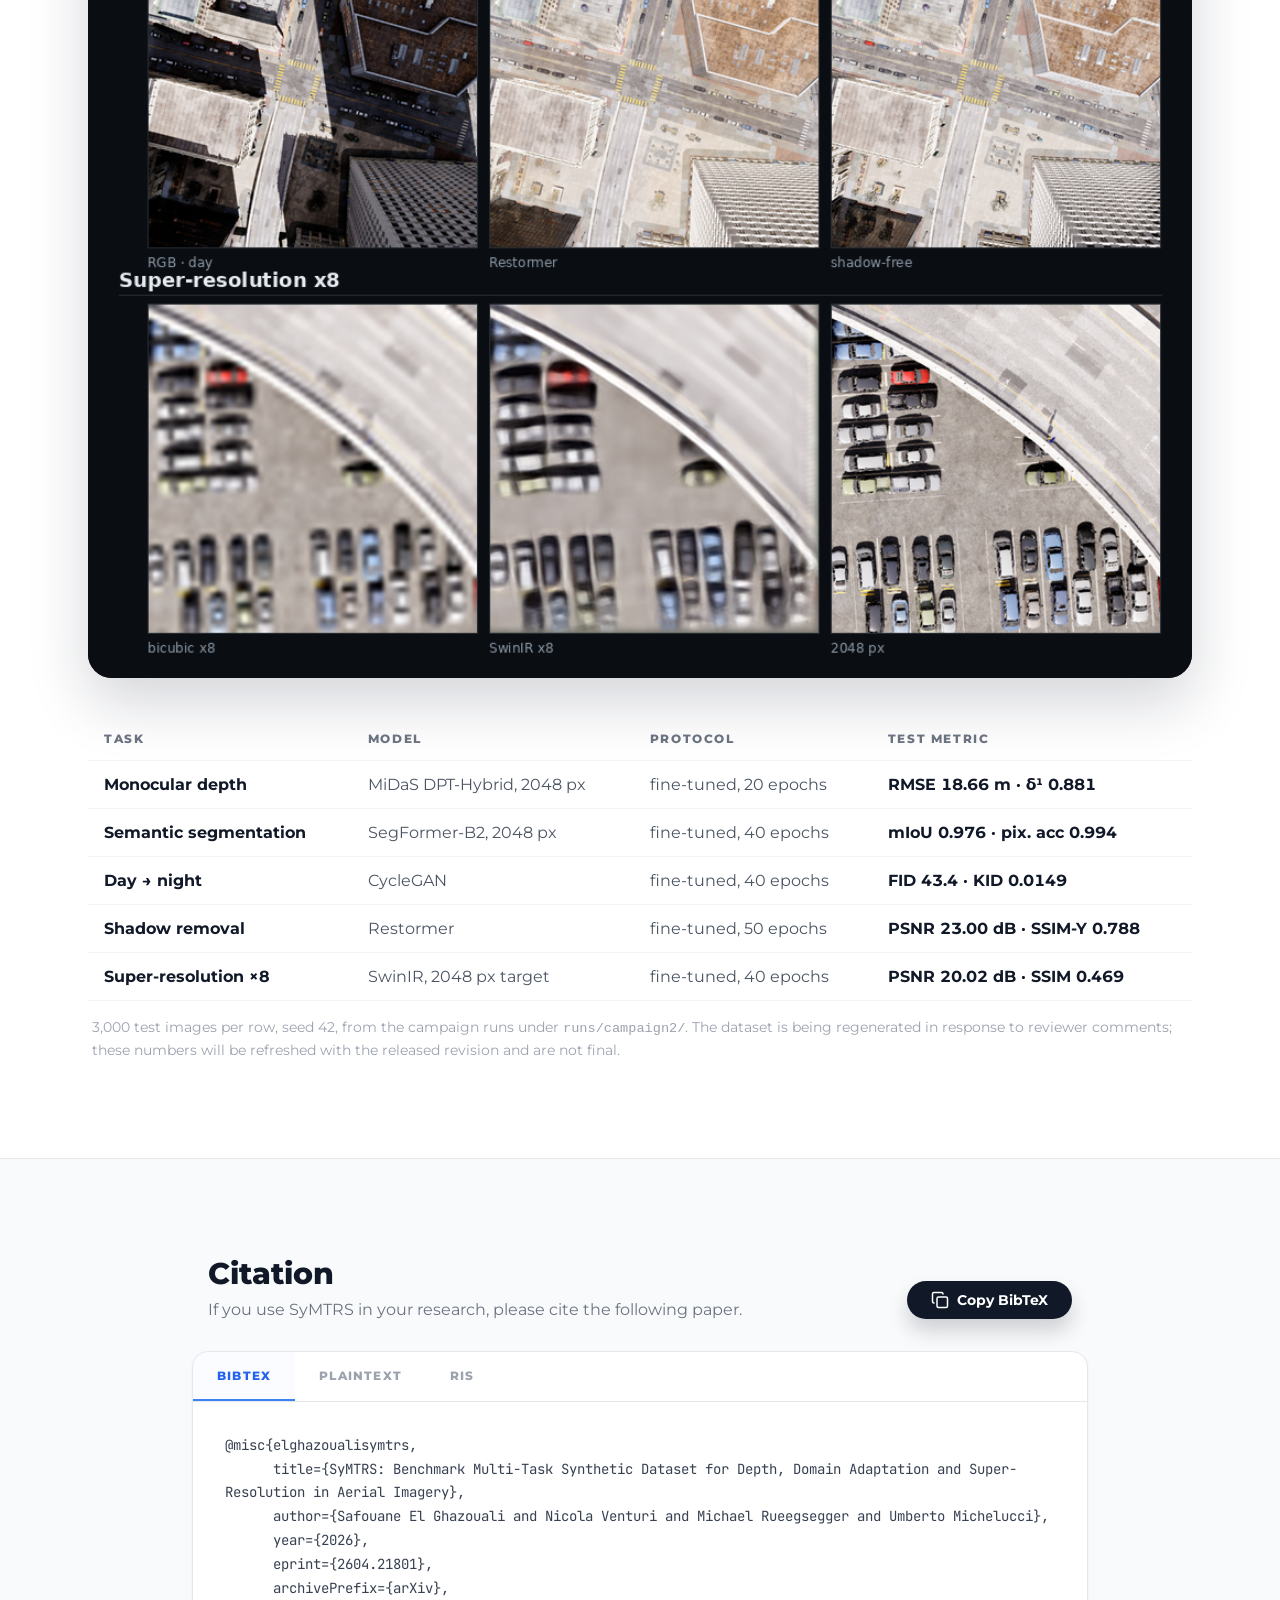
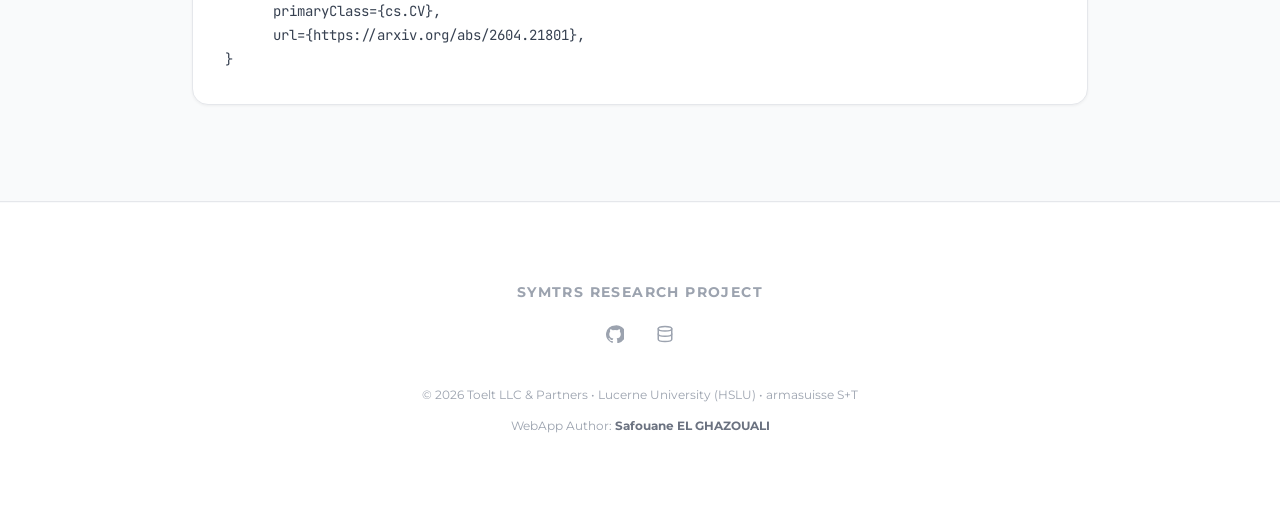
==== commit 2312f68c: "Show the dataset and the benchmark instead of describing them The README opened with two GitHub atta" ====
--- a/docs/index.html
+++ b/docs/index.html
@@ -56,6 +56,7 @@
           <a class="btn-academic" href="https://github.com/safouaneelg/SyMTRS" target="_blank" rel="noopener noreferrer"><span data-icon="github"></span>Code</a>
           <a class="btn-academic" href="https://huggingface.co/datasets/safouaneelg/SyMTRS" target="_blank" rel="noopener noreferrer"><span data-icon="database"></span>HF Dataset</a>
           <a class="btn-academic" href="#tasks"><span data-icon="layers"></span>Samples</a>
+          <a class="btn-academic" href="#benchmark"><span data-icon="check"></span>Benchmark</a>
           <a class="btn-academic" href="#citation"><span data-icon="file"></span>Citation</a>
         </nav>
       </header>
@@ -63,21 +64,23 @@
       <section class="stats-section reveal delay-6">
         <div class="stats-card">
           <div class="stats-grid">
-            <div class="stat"><span>Total Size</span><strong>65GB</strong></div>
-            <div class="stat"><span>Total Images</span><strong>12,420</strong><small>2,070 per subset</small></div>
-            <div class="stat"><span>Img Ext</span><strong>.png</strong></div>
-            <div class="stat"><span>Depth Ext</span><strong>.npy</strong></div>
-            <div class="stat"><span>Depth Type</span><strong>Scaled</strong></div>
+            <div class="stat"><span>Total Size</span><strong>767GB</strong></div>
+            <div class="stat"><span>Frames</span><strong>20,000</strong><small>14k train · 3k val · 3k test</small></div>
+            <div class="stat"><span>Resolution</span><strong>2048²</strong><small>+ ×2 · ×4 · ×8 LR</small></div>
+            <div class="stat"><span>Depth</span><strong>.exr</strong><small>metric, metres</small></div>
+            <div class="stat"><span>Aligned Modalities</span><strong>5</strong><small>RGB · night · shadow-free · depth · semantic</small></div>
             <div class="stat"><span>License</span><strong>Apache 2.0</strong></div>
           </div>
           <div class="task-bar">
             <div class="task-list">
               <span class="task-label">Tasks</span>
-              <span>Monocular Depth Estimation</span>
+              <span>Monocular Depth</span>
+              <span>Semantic Segmentation</span>
               <span>Domain Adaptation</span>
+              <span>Shadow Removal</span>
               <span>Super-Resolution</span>
             </div>
-            <div class="resolution-note"><span data-icon="layers"></span>Pairs of low resolutions (x2, x4, x8) included</div>
+            <div class="resolution-note"><span data-icon="layers"></span>All five tasks read one aligned capture</div>
           </div>
         </div>
       </section>
@@ -96,10 +99,10 @@
             <h2>UE5-Powered High Fidelity</h2>
             <p>
               Our dataset leverages <strong>Unreal Engine 5</strong> to create physically accurate, multi-task ground truth for aerial remote sensing.
-              From densely populated cities to rural landscapes, we provide perfectly aligned RGB, depth, and segmentation masks.
+              From densely populated cities to rural landscapes, we provide perfectly aligned RGB, night, shadow-free, depth and semantic captures.
             </p>
             <div class="mini-stats">
-              <div><strong>10k+</strong><span>Frames</span></div>
+              <div><strong>20,000</strong><span>Frames</span></div>
               <i></i>
               <div><strong>UE5</strong><span>Engine</span></div>
             </div>
@@ -114,6 +117,24 @@
         </div>
       </section>
 
+      <section class="media-band" id="modalities">
+        <div class="section-heading">
+          <span>The capture</span>
+          <h3>Five modalities, one geometry</h3>
+          <p>Every camera position is rendered as RGB by day and by night, with the direct sun removed, as metric depth and as a five-class mask. The registration is exact — the same frame, five times — so a task is a choice of folders rather than a separate dataset.</p>
+        </div>
+        <div class="reel-frame reveal">
+          <video autoplay loop muted playsinline poster="./assets/media/hero.gif">
+            <source src="./assets/media/hero.webm" type="video/webm" />
+          </video>
+        </div>
+        <p class="reel-note">RGB · day → night → shadow-free → metric depth → five classes, on one held-out test scene. Generated by <code>scripts/make_media.py</code>.</p>
+        <div class="grid-frame reveal">
+          <img src="./assets/media/pipeline.png" alt="SyMTRS generation pipeline: split map, camera pose, per-pose render with fixed exposure, five render passes at 2048 and three low-resolution levels" />
+        </div>
+        <p class="reel-note">Each pose is rendered once, with the environment frozen, so exposure, geometry and filename are shared by all five outputs. The ×2/×4/×8 levels are separate render passes, which is what makes the super-resolution pairs real pairs.</p>
+      </section>
+
       <section class="tasks" id="tasks">
         <div class="task-block">
           <div class="section-heading">
@@ -131,11 +152,19 @@
           <div class="section-heading">
             <span>Task 02</span>
             <h3>Super-Resolution (x2, x4, x8)</h3>
-            <p>SyMTRS includes multi-scale paired imagery. Below is a full-resolution comparison showing the ground truth 2048x2048 RGB against various downsampled levels, optimized for training robust SR models.</p>
-          </div>
-          <div class="image-frame">
-            <img src="https://raw.githubusercontent.com/safouaneelg/SyMTRS/beb59c3f21d1aa931bcc8025e96a9b55cb80462c/sample_content/super-resolution.png" alt="Super Resolution Comparison" />
-          </div>
+            <p>SyMTRS includes multi-scale paired imagery rendered at each level, not blurred in post. Drag the divider to compare a bicubic upsample with the SwinIR x8 checkpoint on the same 63 px input.</p>
+          </div>
+          <figure class="ba">
+            <div class="ba-frame">
+              <img class="ba-img" src="./assets/media/pairs/superresolution-a.jpg" alt="Bicubic x8 upsample" />
+              <img class="ba-img ba-b" src="./assets/media/pairs/superresolution-b.jpg" alt="SwinIR x8 output" />
+              <span class="ba-chip left">Bicubic x8</span>
+              <span class="ba-chip right">SwinIR x8</span>
+              <span class="ba-handle"></span>
+              <input class="ba-range" type="range" min="0" max="100" value="50" aria-label="Compare bicubic and SwinIR x8" />
+            </div>
+            <figcaption class="ba-caption"><strong>Super-resolution x8.</strong> The same 63 px input, the 504 px outputs shown. The low-resolution level is the same scene sampled coarser — the pairs are rendered, not simulated by a degradation kernel.</figcaption>
+          </figure>
         </div>
 
         <div class="task-block">
@@ -148,14 +177,85 @@
             <div class="dark-copy">
               <div class="overline"><i></i><span>Day to Night Generation</span></div>
               <h4>Full-Resolution Comparison</h4>
-              <p>The MatrixCity simulation environment allows for deterministic camera placements with variable astrophysical time, facilitating the creation of large-scale domain adaptation benchmarks.</p>
-              <div class="badges"><span>Active Task</span><span>Sim-to-Real</span></div>
+              <p>The MatrixCity simulation allows for deterministic camera placements with variable astrophysical time, so a CycleGAN or pix2pix model does not have to fight misalignment on top of the domain gap.</p>
+              <div class="badges"><span>CycleGAN</span><span>pix2pix</span><span>FID / KID</span></div>
             </div>
             <div class="dark-image">
-              <img src="https://raw.githubusercontent.com/safouaneelg/SyMTRS/beb59c3f21d1aa931bcc8025e96a9b55cb80462c/sample_content/day_2_night.png" alt="Day to Night Domain Adaptation Comparison" />
-            </div>
-          </div>
-        </div>
+              <figure class="ba">
+                <div class="ba-frame">
+                  <img class="ba-img" src="./assets/media/pairs/daynight-a.jpg" alt="Daytime aerial scene" />
+                  <img class="ba-img ba-b" src="./assets/media/pairs/daynight-b.jpg" alt="Nighttime aerial scene" />
+                  <span class="ba-chip left">Day</span>
+                  <span class="ba-chip right">Night</span>
+                  <span class="ba-handle"></span>
+                  <input class="ba-range" type="range" min="0" max="100" value="50" aria-label="Compare day and night imagery" />
+                </div>
+              </figure>
+            </div>
+          </div>
+        </div>
+
+        <div class="task-block">
+          <div class="section-heading">
+            <span>Task 04</span>
+            <h3>Semantic Segmentation (5 Classes)</h3>
+            <p>Background, building, green, road and car, stored as a graylevel class id; pixels off the class grid decode to the ignore index rather than being guessed. Drag to compare the RGB frame with its mask.</p>
+          </div>
+          <figure class="ba">
+            <div class="ba-frame">
+              <img class="ba-img" src="./assets/media/pairs/segmentation-a.jpg" alt="Aerial RGB scene" />
+              <img class="ba-img ba-b" src="./assets/media/pairs/segmentation-b.jpg" alt="Five-class semantic mask" />
+              <span class="ba-chip left">RGB</span>
+              <span class="ba-chip right">5 classes</span>
+              <span class="ba-handle"></span>
+              <input class="ba-range" type="range" min="0" max="100" value="50" aria-label="Compare RGB and semantic mask" />
+            </div>
+            <figcaption class="ba-caption"><strong>Semantic segmentation.</strong> Five classes, ignore index 255; U-Net, DeepLabV3 and SegFormer decoders are benchmarked at every resolution. The model output for this scene is in the benchmark grid below.</figcaption>
+          </figure>
+        </div>
+
+        <div class="task-block">
+          <div class="section-heading">
+            <span>Task 05</span>
+            <h3>Shadow Removal</h3>
+            <p>SyMTRS ships the shadow-free render as ground truth; the shadow mask itself is derived at train time, because the dataset has none. Drag to compare the shadowed and shadow-free captures.</p>
+          </div>
+          <figure class="ba">
+            <div class="ba-frame">
+              <img class="ba-img" src="./assets/media/pairs/shadow-a.jpg" alt="Aerial scene with cast shadows" />
+              <img class="ba-img ba-b" src="./assets/media/pairs/shadow-b.jpg" alt="Shadow-free render" />
+              <span class="ba-chip left">With shadow</span>
+              <span class="ba-chip right">Shadow-free</span>
+              <span class="ba-handle"></span>
+              <input class="ba-range" type="range" min="0" max="100" value="50" aria-label="Compare shadowed and shadow-free imagery" />
+            </div>
+            <figcaption class="ba-caption"><strong>Shadow removal.</strong> Four upstream networks (ShadowFormer, Restormer, Uformer, ShadowMaskFormer) are scored on all, shadow and non-shadow pixels separately.</figcaption>
+          </figure>
+        </div>
+      </section>
+
+      <section class="benchmark" id="benchmark">
+        <div class="section-heading">
+          <span>Benchmark</span>
+          <h3>Input, model and ground truth</h3>
+          <p>One held-out scene per task, from the <code>test/</code> split: the input, a benchmark checkpoint's prediction, and the ground truth. Every panel is regenerated by <code>scripts/make_media.py</code>; the run directories it reads are recorded in <code>docs/assets/media/media.json</code>.</p>
+        </div>
+        <div class="grid-frame">
+          <img src="./assets/media/grid-tasks.png" alt="Five tasks by input, model prediction and ground truth" />
+        </div>
+        <table class="results-table">
+          <thead>
+            <tr><th>Task</th><th>Model</th><th>Protocol</th><th>Test metric</th></tr>
+          </thead>
+          <tbody>
+            <tr><td>Monocular depth</td><td>MiDaS DPT-Hybrid, 2048 px</td><td>fine-tuned, 20 epochs</td><td class="metric">RMSE 18.66 m · δ¹ 0.881</td></tr>
+            <tr><td>Semantic segmentation</td><td>SegFormer-B2, 2048 px</td><td>fine-tuned, 40 epochs</td><td class="metric">mIoU 0.976 · pix. acc 0.994</td></tr>
+            <tr><td>Day → night</td><td>CycleGAN</td><td>fine-tuned, 40 epochs</td><td class="metric">FID 43.4 · KID 0.0149</td></tr>
+            <tr><td>Shadow removal</td><td>Restormer</td><td>fine-tuned, 50 epochs</td><td class="metric">PSNR 23.00 dB · SSIM-Y 0.788</td></tr>
+            <tr><td>Super-resolution ×8</td><td>SwinIR, 2048 px target</td><td>fine-tuned, 40 epochs</td><td class="metric">PSNR 20.02 dB · SSIM 0.469</td></tr>
+          </tbody>
+        </table>
+        <p class="results-note">3,000 test images per row, seed 42, from the campaign runs under <code>runs/campaign2/</code>. The dataset is being regenerated in response to reviewer comments; these numbers will be refreshed with the released revision and are not final.</p>
       </section>
 
       <section class="citation" id="citation">
@@ -163,7 +263,7 @@
           <div class="citation-head">
             <div>
               <h2>Citation</h2>
-              <p>If you use FusionVision in your research, please cite the following paper.</p>
+              <p>If you use SyMTRS in your research, please cite the following paper.</p>
             </div>
             <button class="copy-btn" type="button" id="copyCitation"><span data-icon="copy"></span><span id="copyLabel">Copy BibTeX</span></button>
           </div>
--- a/docs/assets/styles.css
+++ b/docs/assets/styles.css
@@ -954,3 +954,217 @@
     padding: 14px 10px;
   }
 }
+
+/* --- dataset reel, before/after sliders and results ----------------------- */
+
+.media-band {
+  max-width: 1152px;
+  margin: 0 auto;
+  padding: 0 24px 96px;
+}
+
+.reel-frame {
+  position: relative;
+  overflow: hidden;
+  border-radius: 24px;
+  background: #0b0e11;
+  box-shadow: 0 24px 60px rgba(15, 23, 42, 0.18);
+}
+
+.reel-frame video {
+  width: 100%;
+  height: auto;
+}
+
+.reel-note {
+  margin: 14px 4px 0;
+  color: #6b7280;
+  font-size: 0.95rem;
+  line-height: 1.6;
+}
+
+.ba-grid {
+  display: grid;
+  grid-template-columns: repeat(2, minmax(0, 1fr));
+  gap: 32px;
+  margin-top: 56px;
+}
+
+.ba {
+  margin: 0;
+}
+
+.ba-frame {
+  position: relative;
+  aspect-ratio: 1 / 1;
+  overflow: hidden;
+  border-radius: 18px;
+  background: #0b0e11;
+  box-shadow: 0 12px 32px rgba(15, 23, 42, 0.12);
+}
+
+.ba-img {
+  position: absolute;
+  inset: 0;
+  width: 100%;
+  height: 100%;
+  object-fit: cover;
+  pointer-events: none;
+}
+
+.ba-b {
+  clip-path: inset(0 0 0 var(--pos, 50%));
+}
+
+.ba-handle {
+  position: absolute;
+  top: 0;
+  bottom: 0;
+  left: var(--pos, 50%);
+  width: 2px;
+  background: #ffffff;
+  transform: translateX(-1px);
+  pointer-events: none;
+  box-shadow: 0 0 0 1px rgba(0, 0, 0, 0.25);
+}
+
+.ba-handle::after {
+  content: "";
+  position: absolute;
+  top: 50%;
+  left: 50%;
+  width: 34px;
+  height: 34px;
+  transform: translate(-50%, -50%);
+  border-radius: 50%;
+  background: #0b0e11;
+  border: 2px solid #ffffff;
+}
+
+.ba-chip {
+  position: absolute;
+  top: 16px;
+  padding: 6px 12px;
+  border-radius: 999px;
+  background: rgba(10, 13, 17, 0.72);
+  color: #e7edf3;
+  font-size: 0.68rem;
+  font-weight: 700;
+  letter-spacing: 0.12em;
+  text-transform: uppercase;
+  pointer-events: none;
+}
+
+.ba-chip.left {
+  left: 16px;
+}
+
+.ba-chip.right {
+  right: 16px;
+}
+
+.ba-range {
+  position: absolute;
+  inset: 0;
+  width: 100%;
+  height: 100%;
+  margin: 0;
+  opacity: 0;
+  cursor: ew-resize;
+}
+
+.ba-caption {
+  margin: 14px 4px 0;
+  color: #6b7280;
+  font-size: 0.95rem;
+  line-height: 1.6;
+}
+
+.ba-caption strong {
+  color: #111827;
+}
+
+.grid-frame {
+  margin-top: 56px;
+  overflow: hidden;
+  border-radius: 24px;
+  background: #0b0e11;
+  box-shadow: 0 24px 60px rgba(15, 23, 42, 0.18);
+}
+
+.grid-frame img {
+  width: 100%;
+  height: auto;
+}
+
+.results-table {
+  width: 100%;
+  margin-top: 40px;
+  border-collapse: collapse;
+  font-size: 0.98rem;
+}
+
+.results-table th,
+.results-table td {
+  padding: 14px 16px;
+  border-bottom: 1px solid #f3f4f6;
+  text-align: left;
+}
+
+.results-table th {
+  color: #6b7280;
+  font-size: 0.72rem;
+  font-weight: 800;
+  letter-spacing: 0.14em;
+  text-transform: uppercase;
+}
+
+.results-table td:first-child {
+  color: #111827;
+  font-weight: 700;
+}
+
+.results-table td {
+  color: #4b5563;
+}
+
+.results-table td.metric {
+  color: #111827;
+  font-variant-numeric: tabular-nums;
+  font-weight: 700;
+}
+
+.results-note {
+  margin: 16px 4px 0;
+  color: #9ca3af;
+  font-size: 0.85rem;
+  line-height: 1.6;
+}
+
+@media (max-width: 920px) {
+  .ba-grid {
+    grid-template-columns: 1fr;
+  }
+}
+
+.benchmark {
+  max-width: 1152px;
+  margin: 0 auto;
+  padding: 0 24px 96px;
+}
+
+.benchmark .section-heading {
+  max-width: 820px;
+}
+
+.task-block > .ba {
+  max-width: 760px;
+  margin: 0 auto;
+}
+
+.media-band .reel-frame,
+.media-band .section-heading {
+  max-width: 960px;
+  margin-left: auto;
+  margin-right: auto;
+}
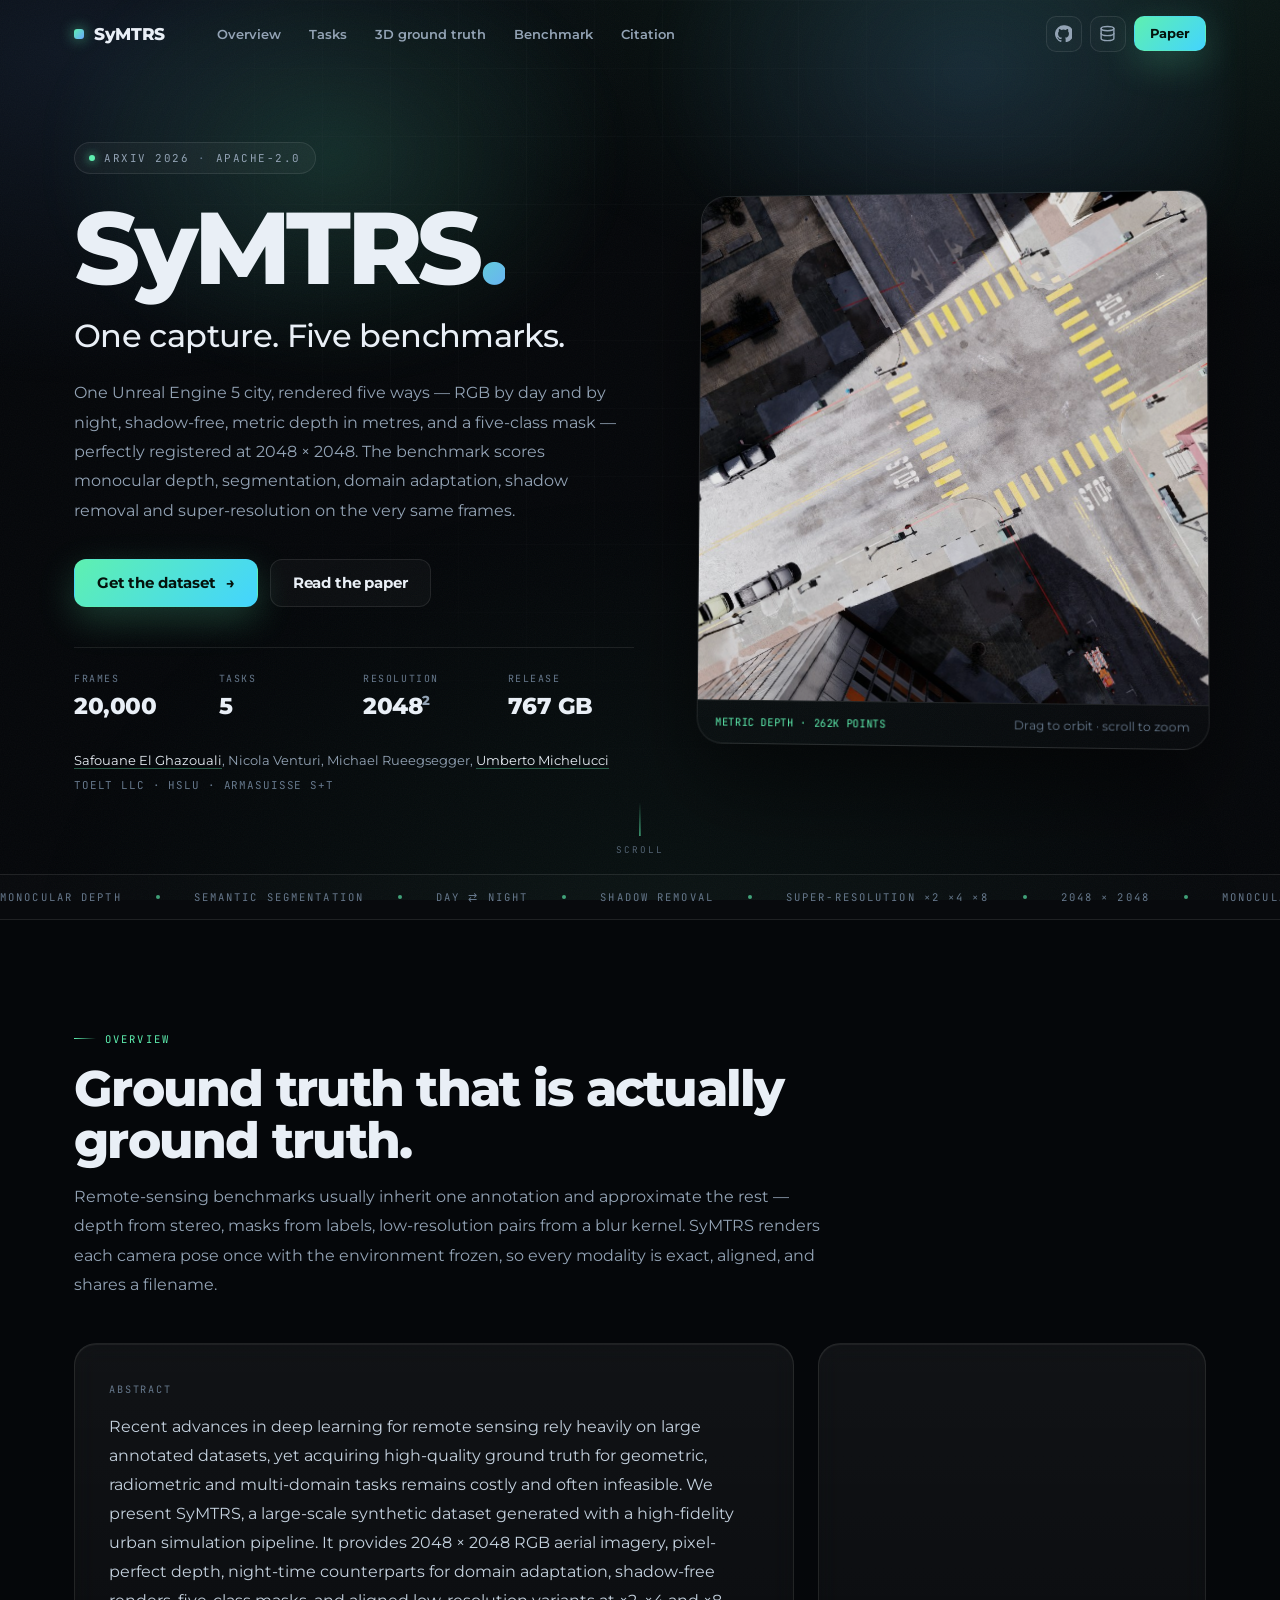
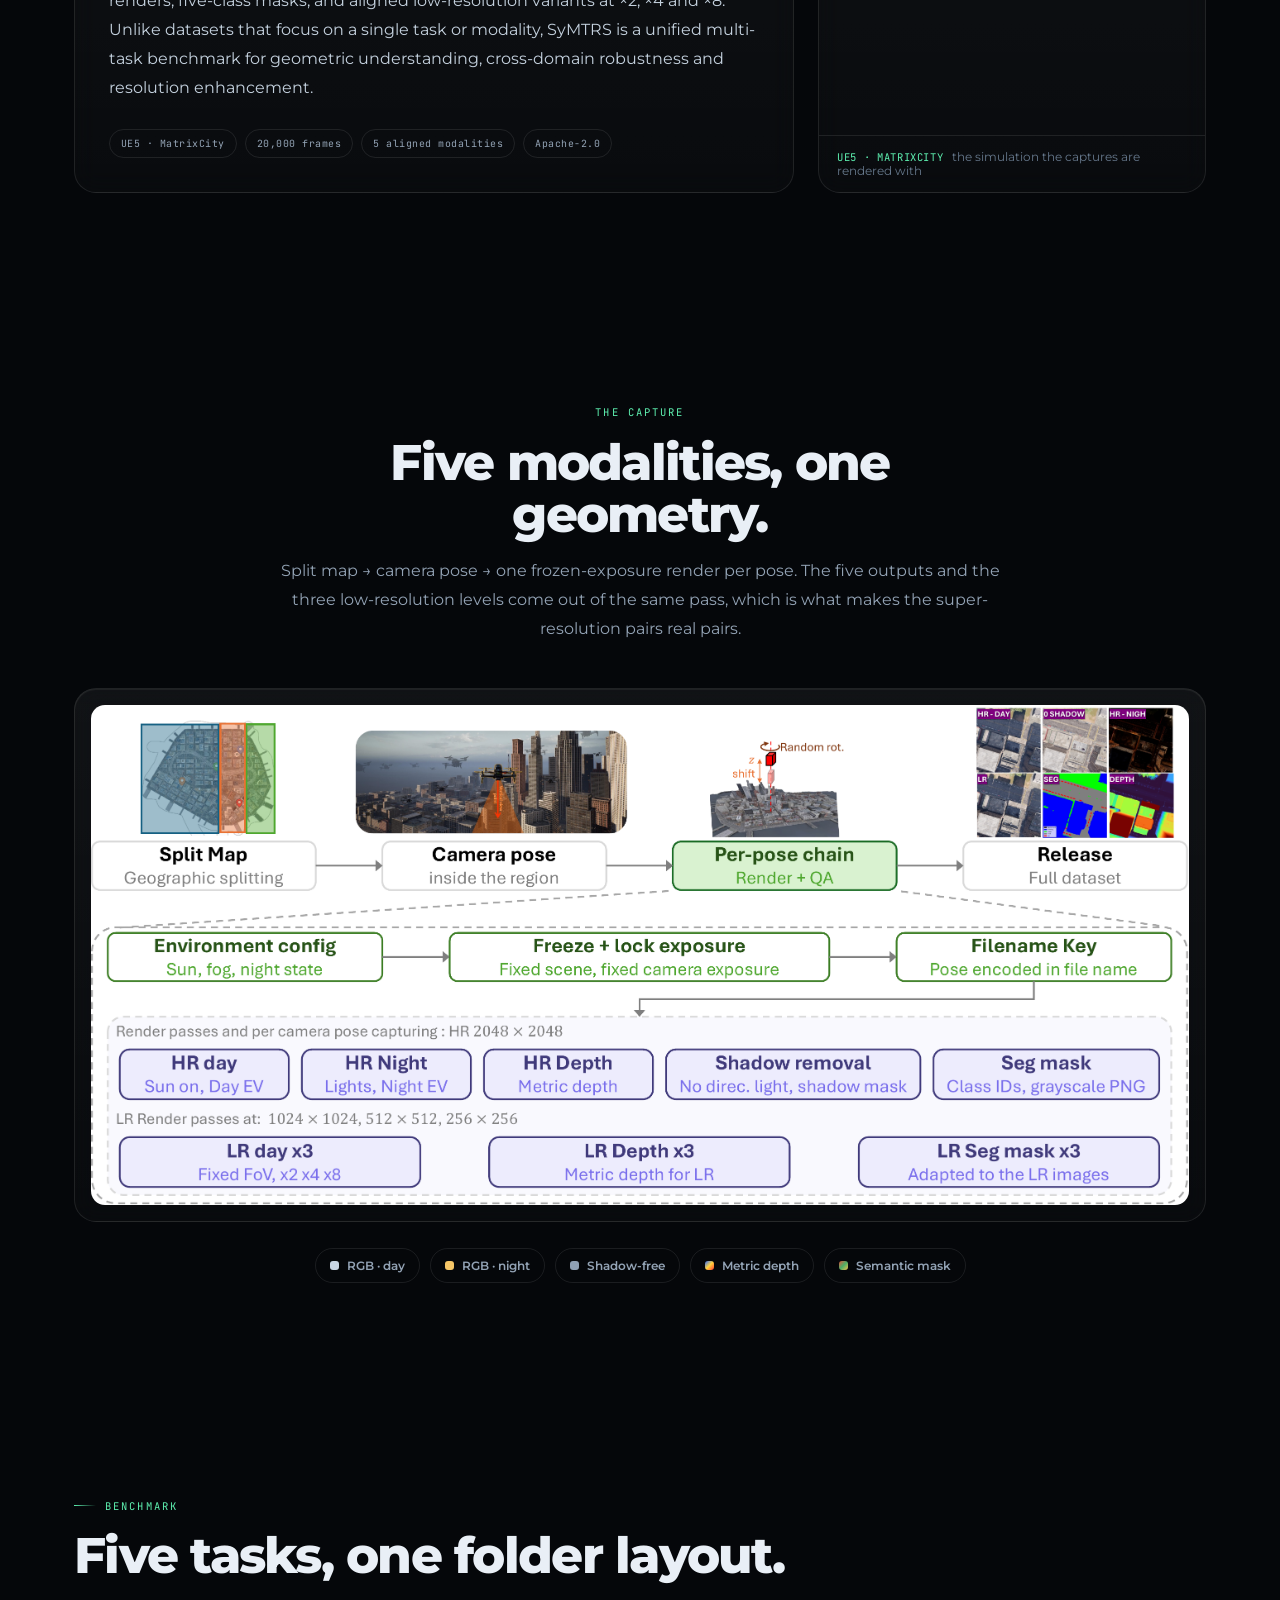
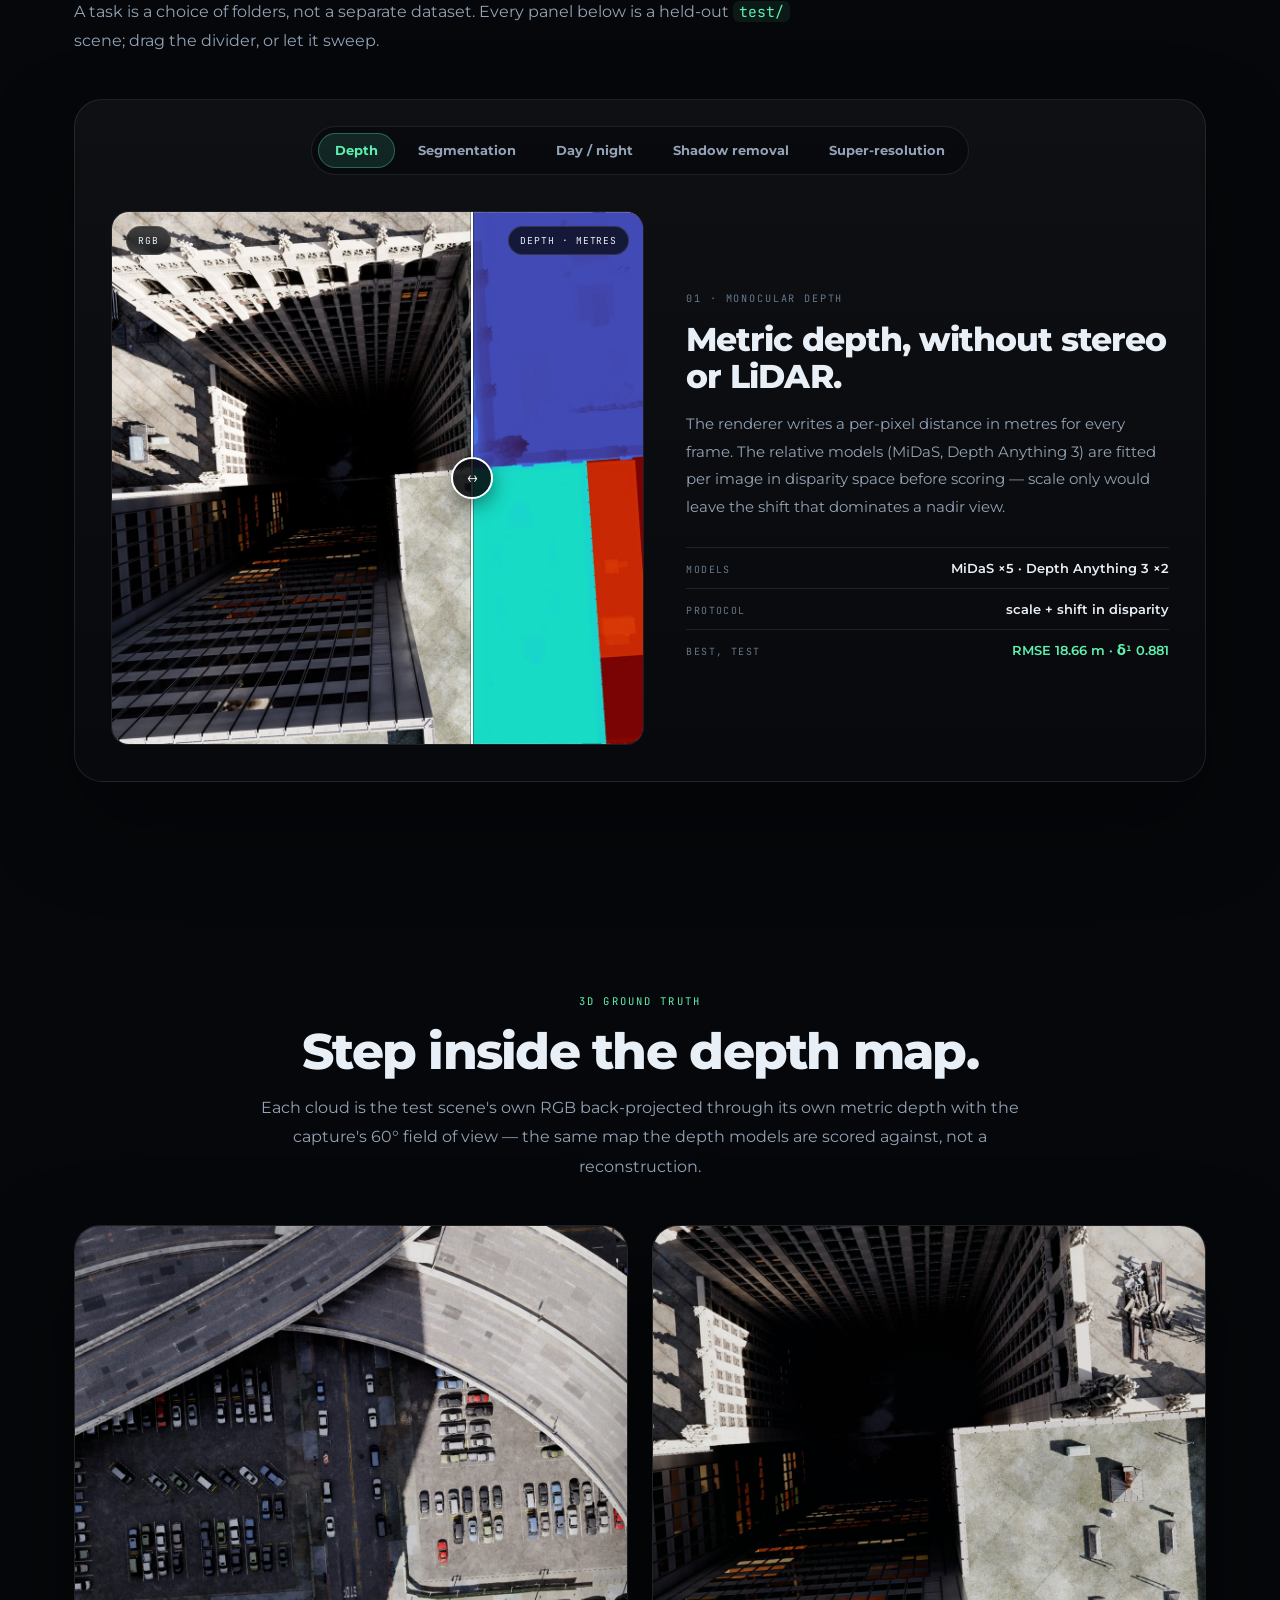
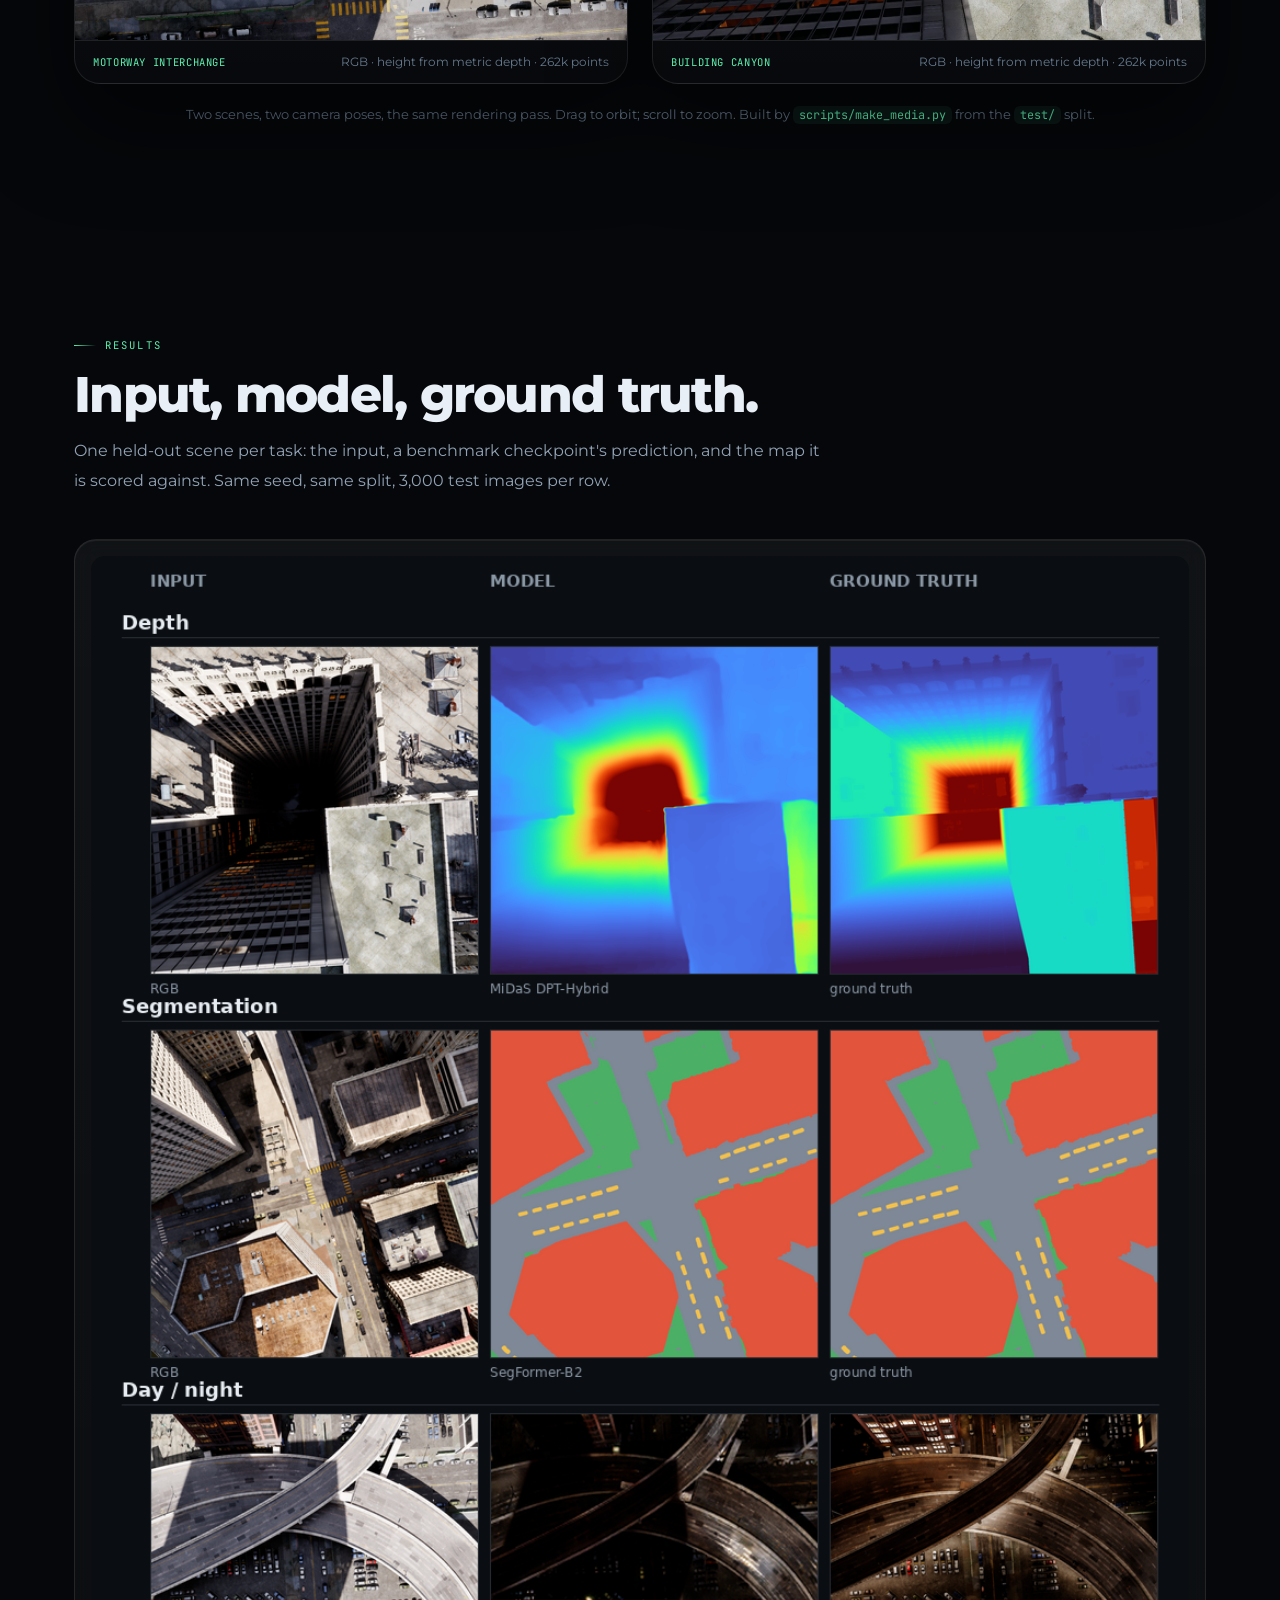
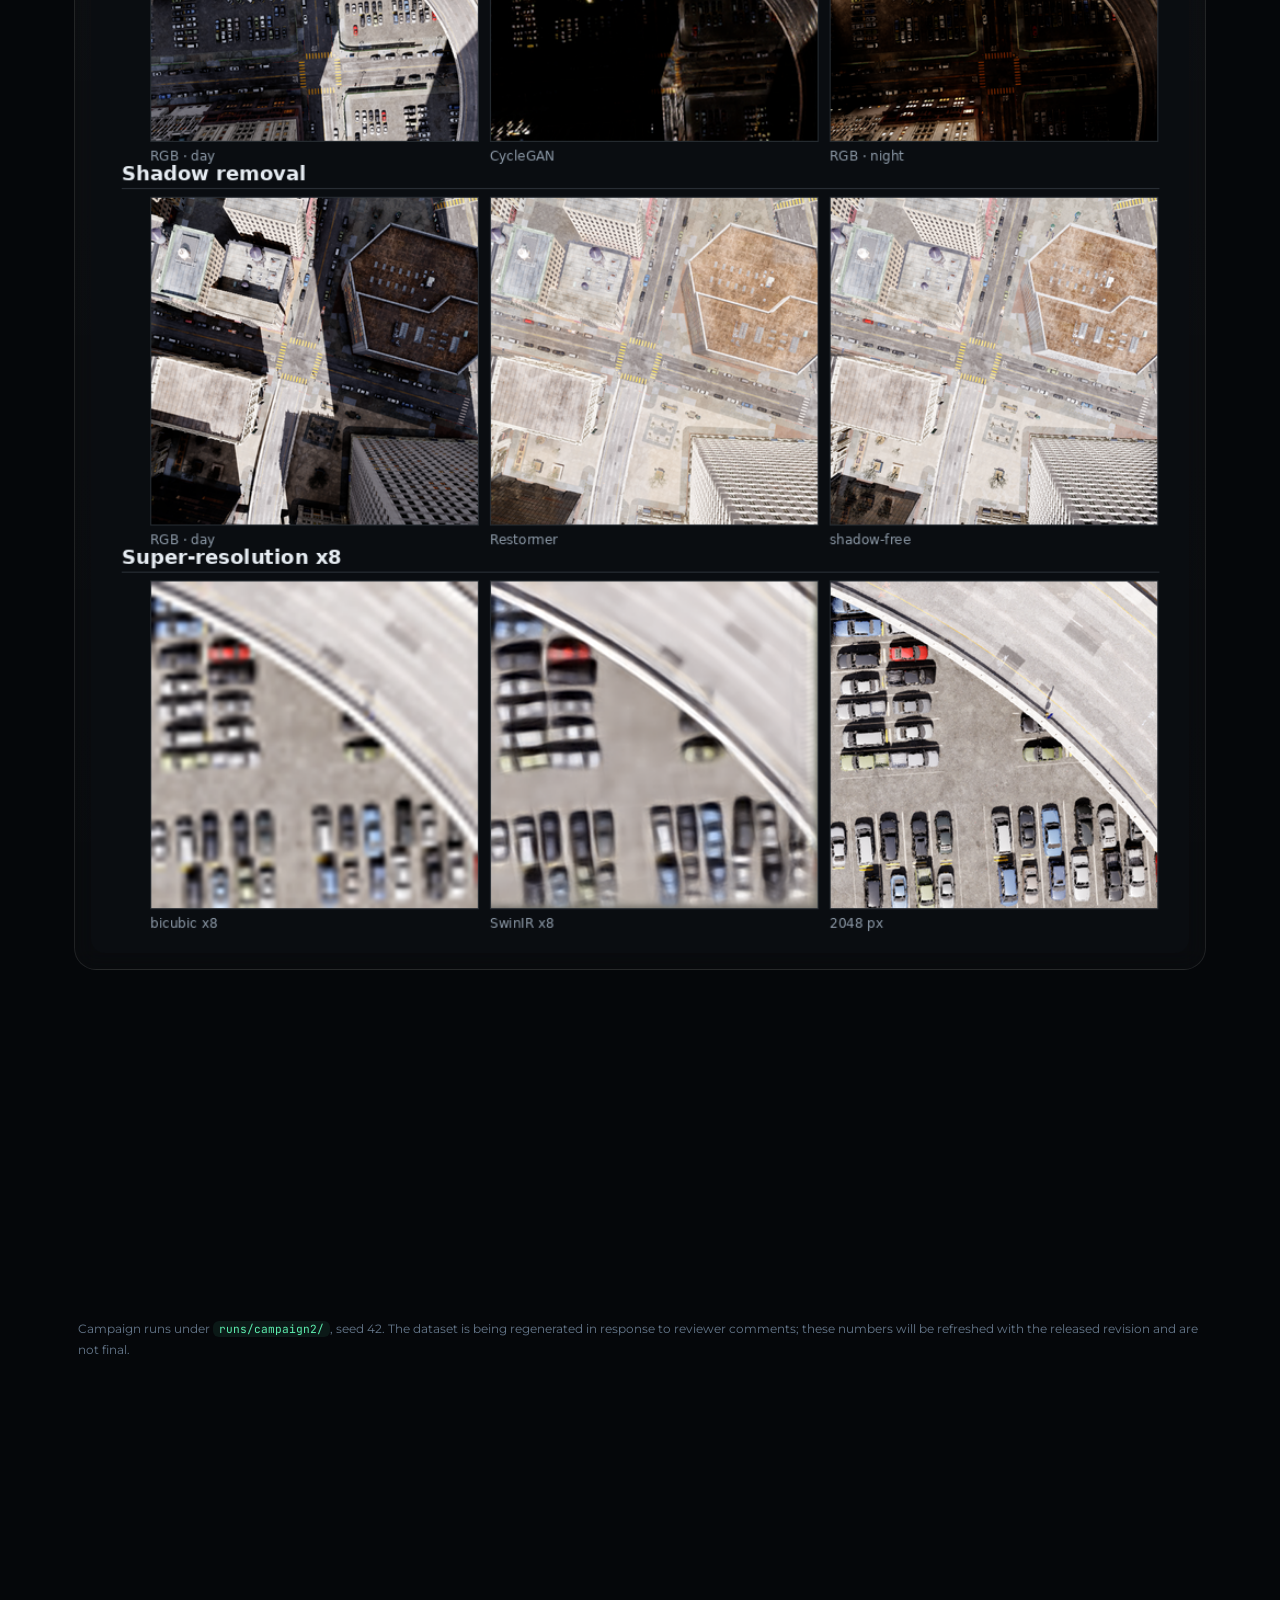
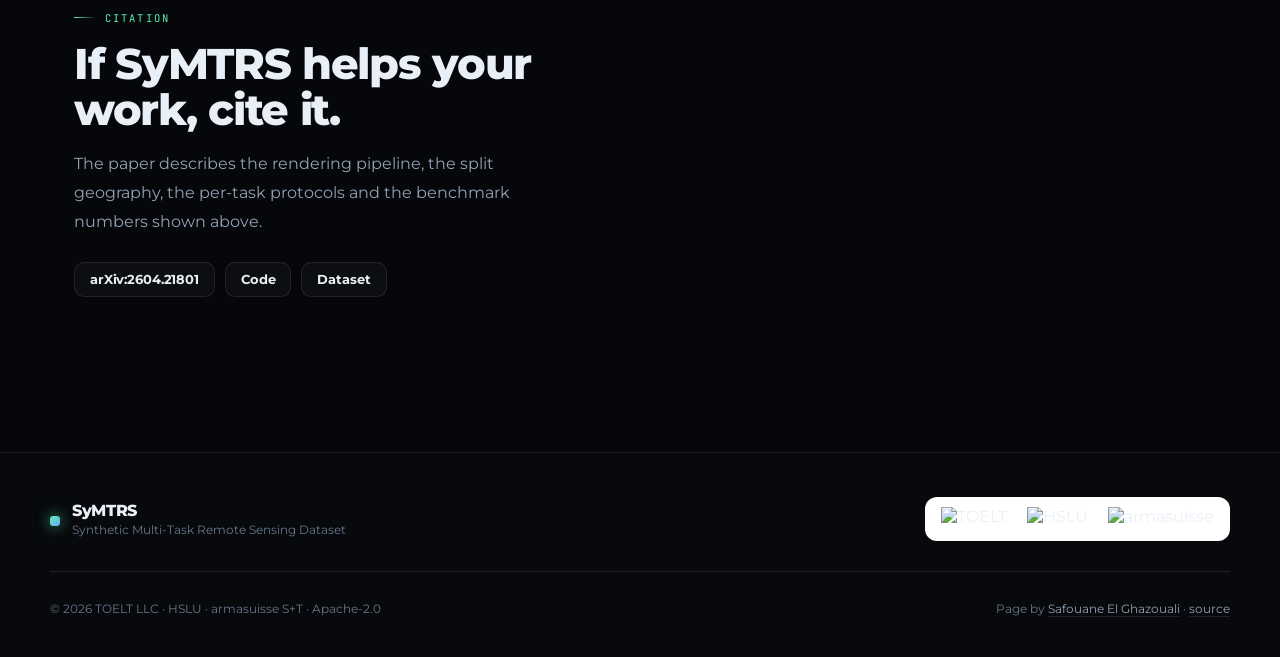
==== commit f8588a18: "Rebuild the project page as a modern, interactive one The page was a light academic layout with thre" ====
--- a/docs/index.html
+++ b/docs/index.html
@@ -3,7 +3,21 @@
   <head>
     <meta charset="UTF-8" />
     <meta name="viewport" content="width=device-width, initial-scale=1.0" />
-    <title>SyMTRS Project Page</title>
+    <title>SyMTRS — One capture, five aerial benchmarks</title>
+    <meta
+      name="description"
+      content="SyMTRS is a multi-task aerial benchmark from one Unreal Engine 5 capture: RGB day and night, shadow-free imagery, metric depth and five-class segmentation at 2048 x 2048, plus x2/x4/x8 super-resolution."
+    />
+    <meta property="og:type" content="website" />
+    <meta property="og:title" content="SyMTRS — One capture, five aerial benchmarks" />
+    <meta
+      property="og:description"
+      content="Perfectly registered RGB, night, shadow-free, metric depth and semantic captures at 2048 x 2048, and the benchmark that scores five tasks on them."
+    />
+    <meta property="og:image" content="./assets/media/hero-still.jpg" />
+    <meta name="twitter:card" content="summary_large_image" />
+    <meta name="theme-color" content="#05070a" />
+    <link rel="preload" as="image" href="./assets/media/hero-still.jpg" />
     <link rel="stylesheet" href="./assets/styles.css" />
     <script type="importmap">
       {
@@ -15,291 +29,470 @@
     </script>
   </head>
   <body>
-    <main class="page">
-      <header class="hero">
-        <h1 class="reveal">SyMTRS: Synthetic Multi-Task<br />Remote Sensing Dataset</h1>
-        <p class="venue reveal delay-1">arXiv 2026</p>
-
-        <div class="authors reveal delay-2">
-          <div class="author">
-            <a href="https://orcid.org/0000-0002-5403-3911" target="_blank" rel="noopener noreferrer">Safouane EL GHAZOUALI</a>
-            <span>*1, 2</span>
-          </div>
-          <div class="author">
-            <span class="author-name">Nicola Venturi</span>
-            <span>3</span>
-          </div>
-          <div class="author">
-            <span class="author-name">Michael Rueegsegger</span>
-            <span>3</span>
-          </div>
-          <div class="author">
-            <a href="https://orcid.org/0000-0002-6060-5365" target="_blank" rel="noopener noreferrer">Umberto MICHELUCCI</a>
-            <span>1, 2</span>
-          </div>
-        </div>
-
-        <div class="affiliations reveal delay-3">
-          <p><sup>1</sup>TOELT LLC AI lab</p>
-          <p><sup>2</sup>HSLU (Lucerne University of Applied Sciences and Arts)</p>
-          <p><sup>3</sup>armasuisse S+T</p>
-        </div>
-
-        <div class="logos reveal delay-4">
-          <img src="https://images.squarespace-cdn.com/content/v1/65586a28d0d9246e85df8d8b/4a692f5d-c41c-4a69-9d03-2d01d21a5f8b/logo_combined.png" alt="TOELT Logo" />
-          <img src="https://upload.wikimedia.org/wikipedia/commons/a/a4/HSLU_Logo_DE_Schwarz_rgb.png" alt="HSLU Logo" />
-          <img src="https://upload.wikimedia.org/wikipedia/commons/thumb/0/05/Logo_der_Schweizerischen_Eidgenossenschaft.svg/1280px-Logo_der_Schweizerischen_Eidgenossenschaft.svg.png" alt="armasuisse Logo" />
-        </div>
-
-        <nav class="actions reveal delay-5" aria-label="Project links">
-          <a class="btn-academic" href="https://arxiv.org/pdf/2604.21801" target="_blank" rel="noopener noreferrer"><span data-icon="file"></span>Paper (arXiv)</a>
-          <a class="btn-academic" href="https://github.com/safouaneelg/SyMTRS" target="_blank" rel="noopener noreferrer"><span data-icon="github"></span>Code</a>
-          <a class="btn-academic" href="https://huggingface.co/datasets/safouaneelg/SyMTRS" target="_blank" rel="noopener noreferrer"><span data-icon="database"></span>HF Dataset</a>
-          <a class="btn-academic" href="#tasks"><span data-icon="layers"></span>Samples</a>
-          <a class="btn-academic" href="#benchmark"><span data-icon="check"></span>Benchmark</a>
-          <a class="btn-academic" href="#citation"><span data-icon="file"></span>Citation</a>
-        </nav>
-      </header>
-
-      <section class="stats-section reveal delay-6">
-        <div class="stats-card">
-          <div class="stats-grid">
-            <div class="stat"><span>Total Size</span><strong>767GB</strong></div>
-            <div class="stat"><span>Frames</span><strong>20,000</strong><small>14k train · 3k val · 3k test</small></div>
-            <div class="stat"><span>Resolution</span><strong>2048²</strong><small>+ ×2 · ×4 · ×8 LR</small></div>
-            <div class="stat"><span>Depth</span><strong>.exr</strong><small>metric, metres</small></div>
-            <div class="stat"><span>Aligned Modalities</span><strong>5</strong><small>RGB · night · shadow-free · depth · semantic</small></div>
-            <div class="stat"><span>License</span><strong>Apache 2.0</strong></div>
-          </div>
-          <div class="task-bar">
-            <div class="task-list">
-              <span class="task-label">Tasks</span>
-              <span>Monocular Depth</span>
-              <span>Semantic Segmentation</span>
-              <span>Domain Adaptation</span>
-              <span>Shadow Removal</span>
-              <span>Super-Resolution</span>
-            </div>
-            <div class="resolution-note"><span data-icon="layers"></span>All five tasks read one aligned capture</div>
-          </div>
-        </div>
-      </section>
-
-      <section class="teaser band">
-        <div class="two-column">
-          <div class="video-card reveal">
+    <noscript>
+      <style>
+        .task-panel[hidden] { display: grid !important; }
+        .task-panel { margin-bottom: 32px; }
+        .reveal { opacity: 1; transform: none; }
+      </style>
+    </noscript>
+    <div class="scroll-progress" id="scrollProgress" aria-hidden="true"></div>
+
+    <header class="nav" id="nav">
+      <a class="brand" href="#top" aria-label="SyMTRS home">
+        <span class="brand-mark" aria-hidden="true"></span>
+        <span class="brand-name">SyMTRS</span>
+      </a>
+      <nav class="nav-links" id="navLinks" aria-label="Sections">
+        <a href="#overview">Overview</a>
+        <a href="#tasks">Tasks</a>
+        <a href="#three-d">3D ground truth</a>
+        <a href="#benchmark">Benchmark</a>
+        <a href="#citation">Citation</a>
+        <a class="nav-mobile-only" href="https://github.com/safouaneelg/SyMTRS" target="_blank" rel="noopener noreferrer">GitHub</a>
+        <a class="nav-mobile-only" href="https://huggingface.co/datasets/safouaneelg/SyMTRS" target="_blank" rel="noopener noreferrer">Dataset</a>
+      </nav>
+      <div class="nav-actions">
+        <a class="icon-btn" href="https://github.com/safouaneelg/SyMTRS" target="_blank" rel="noopener noreferrer" aria-label="GitHub repository" data-icon="github"></a>
+        <a class="icon-btn" href="https://huggingface.co/datasets/safouaneelg/SyMTRS" target="_blank" rel="noopener noreferrer" aria-label="Hugging Face dataset" data-icon="database"></a>
+        <a class="btn btn-small btn-primary" href="https://arxiv.org/pdf/2604.21801" target="_blank" rel="noopener noreferrer">Paper</a>
+        <button class="menu-btn" id="menuBtn" type="button" aria-label="Open menu" aria-expanded="false">
+          <span></span><span></span>
+        </button>
+      </div>
+    </header>
+
+    <main id="top">
+      <section class="hero">
+        <div class="hero-glow" aria-hidden="true"></div>
+        <div class="hero-grid" aria-hidden="true"></div>
+
+        <div class="hero-copy">
+          <span class="pill">
+            <span class="pill-dot" aria-hidden="true"></span>
+            arXiv 2026 <span class="pill-sep">·</span> Apache-2.0
+          </span>
+          <h1 class="hero-title">
+            SyMTRS<span class="grad">.</span>
+            <span class="hero-title-sub">One capture. Five benchmarks.</span>
+          </h1>
+          <p class="hero-lede">
+            One Unreal Engine 5 city, rendered five ways — RGB by day and by night,
+            shadow-free, metric depth in metres, and a five-class mask — perfectly
+            registered at 2048 × 2048. The benchmark scores monocular depth,
+            segmentation, domain adaptation, shadow removal and super-resolution on
+            the very same frames.
+          </p>
+
+          <div class="hero-actions">
+            <a class="btn btn-primary" href="https://huggingface.co/datasets/safouaneelg/SyMTRS" target="_blank" rel="noopener noreferrer">
+              Get the dataset
+              <span class="arrow" aria-hidden="true">→</span>
+            </a>
+            <a class="btn btn-ghost" href="https://arxiv.org/abs/2604.21801" target="_blank" rel="noopener noreferrer">Read the paper</a>
+          </div>
+
+          <dl class="hero-stats">
+            <div><dt>Frames</dt><dd><span data-count="20000">20,000</span></dd></div>
+            <div><dt>Tasks</dt><dd>5</dd></div>
+            <div><dt>Resolution</dt><dd>2048<sup>2</sup></dd></div>
+            <div><dt>Release</dt><dd>767 GB</dd></div>
+          </dl>
+
+          <p class="authors">
+            <a href="https://orcid.org/0000-0002-5403-3911" target="_blank" rel="noopener noreferrer">Safouane El Ghazouali</a>,
+            Nicola Venturi, Michael Rueegsegger,
+            <a href="https://orcid.org/0000-0002-6060-5365" target="_blank" rel="noopener noreferrer">Umberto Michelucci</a>
+            <span class="authors-orgs">TOELT LLC · HSLU · armasuisse S+T</span>
+          </p>
+        </div>
+
+        <div class="hero-visual">
+          <figure class="cloud-card hero-cloud">
+            <div class="cloud-viewer" data-url="./assets/media/hero-cloud.ply" data-poster="./assets/media/hero-still.jpg" data-title="Metric depth ground truth">
+              <img class="cloud-poster" src="./assets/media/hero-still.jpg" alt="Aerial intersection rendered as a 3D point cloud" />
+              <div class="cloud-status"><span class="spinner"></span><span>building the point cloud…</span></div>
+            </div>
+            <figcaption>
+              <span class="mono">metric depth · 262k points</span>
+              <span>Drag to orbit · scroll to zoom</span>
+            </figcaption>
+          </figure>
+        </div>
+
+        <a class="scroll-cue" href="#overview" aria-label="Scroll to the overview">
+          <span class="scroll-cue-line" aria-hidden="true"></span>
+          <span class="scroll-cue-text">scroll</span>
+        </a>
+      </section>
+
+      <div class="marquee" aria-hidden="true">
+        <div class="marquee-track">
+          <span>Monocular depth</span><i></i><span>Semantic segmentation</span><i></i><span>Day ⇄ night</span><i></i><span>Shadow removal</span><i></i><span>Super-resolution ×2 ×4 ×8</span><i></i><span>2048 × 2048</span><i></i>
+          <span>Monocular depth</span><i></i><span>Semantic segmentation</span><i></i><span>Day ⇄ night</span><i></i><span>Shadow removal</span><i></i><span>Super-resolution ×2 ×4 ×8</span><i></i><span>2048 × 2048</span><i></i>
+        </div>
+      </div>
+
+      <section class="section overview" id="overview">
+        <div class="section-head">
+          <span class="eyebrow">Overview</span>
+          <h2>Ground truth that is actually ground truth.</h2>
+          <p>
+            Remote-sensing benchmarks usually inherit one annotation and approximate the
+            rest — depth from stereo, masks from labels, low-resolution pairs from a blur
+            kernel. SyMTRS renders each camera pose once with the environment frozen, so
+            every modality is exact, aligned, and shares a filename.
+          </p>
+        </div>
+
+        <div class="overview-grid">
+          <article class="glass abstract-card">
+            <span class="card-label">Abstract</span>
+            <p>
+              Recent advances in deep learning for remote sensing rely heavily on large
+              annotated datasets, yet acquiring high-quality ground truth for geometric,
+              radiometric and multi-domain tasks remains costly and often infeasible. We
+              present SyMTRS, a large-scale synthetic dataset generated with a high-fidelity
+              urban simulation pipeline. It provides 2048 × 2048 RGB aerial imagery,
+              pixel-perfect depth, night-time counterparts for domain adaptation,
+              shadow-free renders, five-class masks, and aligned low-resolution variants at
+              ×2, ×4 and ×8. Unlike datasets that focus on a single task or modality, SyMTRS
+              is a unified multi-task benchmark for geometric understanding, cross-domain
+              robustness and resolution enhancement.
+            </p>
+            <div class="abstract-tags">
+              <span>UE5 · MatrixCity</span><span>20,000 frames</span><span>5 aligned modalities</span><span>Apache-2.0</span>
+            </div>
+          </article>
+
+          <figure class="glass video-card">
             <video autoplay loop muted playsinline poster="https://github.com/user-attachments/assets/c0146b98-2a13-4fc1-a20a-bba7835229da">
               <source src="https://github.com/user-attachments/assets/bd63b74d-fca5-452b-8f19-554341188614" type="video/webm" />
             </video>
-            <div class="video-overlay"></div>
-            <div class="caption">UE5 MatrixCity Simulation</div>
-          </div>
-
-          <div class="teaser-copy reveal">
-            <h2>UE5-Powered High Fidelity</h2>
+            <figcaption><span class="mono">UE5 · MatrixCity</span> the simulation the captures are rendered with</figcaption>
+          </figure>
+        </div>
+      </section>
+
+      <section class="section modalities">
+        <div class="section-head center">
+          <span class="eyebrow">The capture</span>
+          <h2>Five modalities, one geometry.</h2>
+          <p>
+            Split map → camera pose → one frozen-exposure render per pose. The five outputs
+            and the three low-resolution levels come out of the same pass, which is what
+            makes the super-resolution pairs real pairs.
+          </p>
+        </div>
+        <figure class="glass pipeline-frame">
+          <img loading="lazy" src="./assets/media/pipeline.png" alt="SyMTRS generation pipeline: split map, camera pose, per-pose render with fixed exposure, five render passes at 2048 and three low-resolution levels" />
+        </figure>
+        <ul class="modality-chips">
+          <li><i class="swatch swatch-day"></i>RGB · day</li>
+          <li><i class="swatch swatch-night"></i>RGB · night</li>
+          <li><i class="swatch swatch-noshadow"></i>Shadow-free</li>
+          <li><i class="swatch swatch-depth"></i>Metric depth</li>
+          <li><i class="swatch swatch-seg"></i>Semantic mask</li>
+        </ul>
+      </section>
+
+      <section class="section tasks" id="tasks">
+        <div class="section-head">
+          <span class="eyebrow">Benchmark</span>
+          <h2>Five tasks, one folder layout.</h2>
+          <p>
+            A task is a choice of folders, not a separate dataset. Every panel below is a
+            held-out <code>test/</code> scene; drag the divider, or let it sweep.
+          </p>
+        </div>
+
+        <div class="task-shell">
+          <div class="task-tabs" role="tablist" aria-label="Tasks">
+            <button class="task-tab is-active" type="button" role="tab" aria-selected="true" data-target="task-depth">Depth</button>
+            <button class="task-tab" type="button" role="tab" aria-selected="false" data-target="task-segmentation">Segmentation</button>
+            <button class="task-tab" type="button" role="tab" aria-selected="false" data-target="task-daynight">Day / night</button>
+            <button class="task-tab" type="button" role="tab" aria-selected="false" data-target="task-shadow">Shadow removal</button>
+            <button class="task-tab" type="button" role="tab" aria-selected="false" data-target="task-superresolution">Super-resolution</button>
+          </div>
+
+          <div class="task-panels">
+            <article class="task-panel is-active" id="task-depth" role="tabpanel">
+              <div class="panel-media">
+                <figure class="ba">
+                  <div class="ba-frame">
+                    <img class="ba-img" src="./assets/media/pairs/depth-a.jpg" alt="Aerial RGB frame" />
+                    <img class="ba-img ba-b" src="./assets/media/pairs/depth-b.jpg" alt="Metric depth map of the same frame" />
+                    <span class="ba-chip left">RGB</span>
+                    <span class="ba-chip right">depth · metres</span>
+                    <span class="ba-handle" aria-hidden="true"></span>
+                    <input class="ba-range" type="range" min="0" max="100" value="50" aria-label="Compare RGB and metric depth" />
+                  </div>
+                </figure>
+              </div>
+              <div class="panel-copy">
+                <span class="card-label">01 · Monocular depth</span>
+                <h3>Metric depth, without stereo or LiDAR.</h3>
+                <p>
+                  The renderer writes a per-pixel distance in metres for every frame. The
+                  relative models (MiDaS, Depth Anything 3) are fitted per image in disparity
+                  space before scoring — scale only would leave the shift that dominates a
+                  nadir view.
+                </p>
+                <dl class="facts">
+                  <div><dt>Models</dt><dd>MiDaS ×5 · Depth Anything 3 ×2</dd></div>
+                  <div><dt>Protocol</dt><dd>scale + shift in disparity</dd></div>
+                  <div><dt>Best, test</dt><dd class="accent">RMSE 18.66 m · δ¹ 0.881</dd></div>
+                </dl>
+              </div>
+            </article>
+
+            <article class="task-panel" id="task-segmentation" role="tabpanel" hidden>
+              <div class="panel-media">
+                <figure class="ba">
+                  <div class="ba-frame">
+                    <img class="ba-img" src="./assets/media/pairs/segmentation-a.jpg" alt="Aerial RGB frame" />
+                    <img class="ba-img ba-b" src="./assets/media/pairs/segmentation-b.jpg" alt="Five-class semantic mask" />
+                    <span class="ba-chip left">RGB</span>
+                    <span class="ba-chip right">5 classes</span>
+                    <span class="ba-handle" aria-hidden="true"></span>
+                    <input class="ba-range" type="range" min="0" max="100" value="50" aria-label="Compare RGB and semantic mask" />
+                  </div>
+                </figure>
+              </div>
+              <div class="panel-copy">
+                <span class="card-label">02 · Semantic segmentation</span>
+                <h3>Five classes, pixel-perfect.</h3>
+                <p>
+                  Background, building, green, road, car — stored as a graylevel class id and
+                  decoded exactly. Off-grid values map to the ignore index rather than being
+                  guessed, so the metric cannot invent a class.
+                </p>
+                <dl class="facts">
+                  <div><dt>Models</dt><dd>U-Net · DeepLabV3 ×2 · SegFormer ×3</dd></div>
+                  <div><dt>Classes</dt><dd>5 · <span class="mono">ignore = 255</span></dd></div>
+                  <div><dt>Best, test</dt><dd class="accent">mIoU 0.976 · pixel acc. 0.994</dd></div>
+                </dl>
+              </div>
+            </article>
+
+            <article class="task-panel" id="task-daynight" role="tabpanel" hidden>
+              <div class="panel-media">
+                <figure class="ba">
+                  <div class="ba-frame">
+                    <img class="ba-img" src="./assets/media/pairs/daynight-a.jpg" alt="Daytime aerial scene" />
+                    <img class="ba-img ba-b" src="./assets/media/pairs/daynight-b.jpg" alt="Nighttime aerial scene" />
+                    <span class="ba-chip left">day</span>
+                    <span class="ba-chip right">night</span>
+                    <span class="ba-handle" aria-hidden="true"></span>
+                    <input class="ba-range" type="range" min="0" max="100" value="50" aria-label="Compare day and night imagery" />
+                  </div>
+                </figure>
+              </div>
+              <div class="panel-copy">
+                <span class="card-label">03 · Domain adaptation</span>
+                <h3>The same street at two o'clock in the morning.</h3>
+                <p>
+                  Identical cameras, identical geometry, different light. Unpaired (CycleGAN)
+                  and paired (pix2pix) translation are scored by FID and KID against real night
+                  imagery — there is no accuracy number for a generated image.
+                </p>
+                <dl class="facts">
+                  <div><dt>Models</dt><dd>CycleGAN · pix2pix · day ⇄ night</dd></div>
+                  <div><dt>Scoring</dt><dd>FID / KID vs. real night</dd></div>
+                  <div><dt>Best, test</dt><dd class="accent">FID 43.4 · KID 0.0149</dd></div>
+                </dl>
+              </div>
+            </article>
+
+            <article class="task-panel" id="task-shadow" role="tabpanel" hidden>
+              <div class="panel-media">
+                <figure class="ba">
+                  <div class="ba-frame">
+                    <img class="ba-img" src="./assets/media/pairs/shadow-a.jpg" alt="Aerial scene with cast shadows" />
+                    <img class="ba-img ba-b" src="./assets/media/pairs/shadow-b.jpg" alt="Shadow-free render" />
+                    <span class="ba-chip left">with shadow</span>
+                    <span class="ba-chip right">shadow-free</span>
+                    <span class="ba-handle" aria-hidden="true"></span>
+                    <input class="ba-range" type="range" min="0" max="100" value="50" aria-label="Compare shadowed and shadow-free imagery" />
+                  </div>
+                </figure>
+              </div>
+              <div class="panel-copy">
+                <span class="card-label">04 · Shadow removal</span>
+                <h3>Sun on, sun off.</h3>
+                <p>
+                  The shadow-free render is the target. The dataset ships no shadow mask, so
+                  the trainer derives one from the difference and scores every model on all,
+                  shadow and non-shadow pixels separately.
+                </p>
+                <dl class="facts">
+                  <div><dt>Models</dt><dd>ShadowFormer · Restormer · Uformer · ShadowMaskFormer</dd></div>
+                  <div><dt>Mask</dt><dd>derived at train time</dd></div>
+                  <div><dt>Best, test</dt><dd class="accent">PSNR 23.00 dB · SSIM-Y 0.788</dd></div>
+                </dl>
+              </div>
+            </article>
+
+            <article class="task-panel" id="task-superresolution" role="tabpanel" hidden>
+              <div class="panel-media">
+                <figure class="ba">
+                  <div class="ba-frame">
+                    <img class="ba-img" src="./assets/media/pairs/superresolution-a.jpg" alt="Bicubic x8 upsample" />
+                    <img class="ba-img ba-b" src="./assets/media/pairs/superresolution-b.jpg" alt="SwinIR x8 output" />
+                    <span class="ba-chip left">bicubic ×8</span>
+                    <span class="ba-chip right">SwinIR ×8</span>
+                    <span class="ba-handle" aria-hidden="true"></span>
+                    <input class="ba-range" type="range" min="0" max="100" value="50" aria-label="Compare bicubic and SwinIR x8" />
+                  </div>
+                </figure>
+              </div>
+              <div class="panel-copy">
+                <span class="card-label">05 · Super-resolution</span>
+                <h3>×2, ×4, ×8 — rendered, not blurred.</h3>
+                <p>
+                  The low-resolution level is its own render pass at a coarser sampling, not a
+                  downsample of the 2048 frame. The panel compares a bicubic upsample with the
+                  SwinIR ×8 checkpoint on the same 63 px input.
+                </p>
+                <dl class="facts">
+                  <div><dt>Models</dt><dd>SRCNN · autoencoder · SRGAN · SwinIR</dd></div>
+                  <div><dt>Scales</dt><dd>×1 control · ×2 · ×4 · ×8</dd></div>
+                  <div><dt>Best, ×8</dt><dd class="accent">PSNR 20.02 dB · SSIM 0.469</dd></div>
+                </dl>
+              </div>
+            </article>
+          </div>
+        </div>
+      </section>
+
+      <section class="section clouds" id="three-d">
+        <div class="section-head center">
+          <span class="eyebrow">3D ground truth</span>
+          <h2>Step inside the depth map.</h2>
+          <p>
+            Each cloud is the test scene's own RGB back-projected through its own metric
+            depth with the capture's 60° field of view — the same map the depth models are
+            scored against, not a reconstruction.
+          </p>
+        </div>
+        <div class="cloud-grid">
+          <figure class="cloud-card">
+            <div class="cloud-viewer" data-url="./assets/media/daynight-cloud.ply" data-poster="./assets/media/daynight-still.jpg" data-title="Motorway interchange">
+              <img class="cloud-poster" src="./assets/media/daynight-still.jpg" alt="Aerial motorway interchange as a 3D point cloud" />
+              <div class="cloud-status"><span class="spinner"></span><span>building the point cloud…</span></div>
+            </div>
+            <figcaption>
+              <span class="mono">Motorway interchange</span>
+              <span>RGB · height from metric depth · 262k points</span>
+            </figcaption>
+          </figure>
+          <figure class="cloud-card">
+            <div class="cloud-viewer" data-url="./assets/media/depth-cloud.ply" data-poster="./assets/media/depth-still.jpg" data-title="Building canyon">
+              <img class="cloud-poster" src="./assets/media/depth-still.jpg" alt="Aerial building canyon as a 3D point cloud" />
+              <div class="cloud-status"><span class="spinner"></span><span>building the point cloud…</span></div>
+            </div>
+            <figcaption>
+              <span class="mono">Building canyon</span>
+              <span>RGB · height from metric depth · 262k points</span>
+            </figcaption>
+          </figure>
+        </div>
+        <p class="cloud-note">
+          Two scenes, two camera poses, the same rendering pass. Drag to orbit; scroll to
+          zoom. Built by <code>scripts/make_media.py</code> from the <code>test/</code> split.
+        </p>
+      </section>
+
+      <section class="section benchmark" id="benchmark">
+        <div class="section-head">
+          <span class="eyebrow">Results</span>
+          <h2>Input, model, ground truth.</h2>
+          <p>
+            One held-out scene per task: the input, a benchmark checkpoint's prediction, and
+            the map it is scored against. Same seed, same split, 3,000 test images per row.
+          </p>
+        </div>
+        <figure class="glass grid-frame">
+          <img loading="lazy" src="./assets/media/grid-tasks.png" alt="Five tasks by input, model prediction and ground truth" />
+        </figure>
+        <div class="glass table-wrap">
+          <table class="results-table">
+            <thead>
+              <tr><th>Task</th><th>Model</th><th>Protocol</th><th>Test metric</th></tr>
+            </thead>
+            <tbody>
+              <tr><td>Monocular depth</td><td>MiDaS DPT-Hybrid, 2048 px</td><td>fine-tuned, 20 epochs</td><td class="metric">RMSE 18.66 m · δ¹ 0.881</td></tr>
+              <tr><td>Semantic segmentation</td><td>SegFormer-B2, 2048 px</td><td>fine-tuned, 40 epochs</td><td class="metric">mIoU 0.976 · pix. acc 0.994</td></tr>
+              <tr><td>Day → night</td><td>CycleGAN</td><td>fine-tuned, 40 epochs</td><td class="metric">FID 43.4 · KID 0.0149</td></tr>
+              <tr><td>Shadow removal</td><td>Restormer</td><td>fine-tuned, 50 epochs</td><td class="metric">PSNR 23.00 dB · SSIM-Y 0.788</td></tr>
+              <tr><td>Super-resolution ×8</td><td>SwinIR, 2048 px target</td><td>fine-tuned, 40 epochs</td><td class="metric">PSNR 20.02 dB · SSIM 0.469</td></tr>
+            </tbody>
+          </table>
+        </div>
+        <p class="footnote">
+          Campaign runs under <code>runs/campaign2/</code>, seed 42. The dataset is being
+          regenerated in response to reviewer comments; these numbers will be refreshed with
+          the released revision and are not final.
+        </p>
+      </section>
+
+      <section class="section citation" id="citation">
+        <div class="citation-grid">
+          <div class="citation-copy">
+            <span class="eyebrow">Citation</span>
+            <h2>If SyMTRS helps your work, cite it.</h2>
             <p>
-              Our dataset leverages <strong>Unreal Engine 5</strong> to create physically accurate, multi-task ground truth for aerial remote sensing.
-              From densely populated cities to rural landscapes, we provide perfectly aligned RGB, night, shadow-free, depth and semantic captures.
+              The paper describes the rendering pipeline, the split geography, the per-task
+              protocols and the benchmark numbers shown above.
             </p>
-            <div class="mini-stats">
-              <div><strong>20,000</strong><span>Frames</span></div>
-              <i></i>
-              <div><strong>UE5</strong><span>Engine</span></div>
-            </div>
-          </div>
-        </div>
-      </section>
-
-      <section class="abstract" id="abstract">
-        <h2><span></span>Abstract<span></span></h2>
-        <div class="abstract-box">
-          Recent advances in deep learning for remote sensing rely heavily on large annotated datasets, yet acquiring high-quality ground truth for geometric, radiometric, and multi-domain tasks remains costly and often infeasible. In particular, the lack of accurate depth annotations, controlled illumination variations, and multi-scale paired imagery limits progress in monocular depth estimation, domain adaptation, and super-resolution for aerial scenes. We present SyMTRS, a large-scale synthetic dataset generated using a high-fidelity urban simulation pipeline. The dataset provides high-resolution RGB aerial imagery (2048 &times; 2048), pixel-perfect depth maps, night-time counterparts for domain adaptation, and aligned low-resolution variants for super-resolution at &times;2, &times;4, and &times;8 scales. Unlike existing remote sensing datasets that focus on a single task or modality, SyMTRS is designed as a unified multi-task benchmark enabling joint research in geometric understanding, cross-domain robustness, and resolution enhancement. We describe the dataset generation process, its statistical properties, and its positioning relative to existing benchmarks. SyMTRS aims to bridge critical gaps in remote sensing research by enabling controlled experiments with perfect geometric ground truth and consistent multi-domain supervision.
-        </div>
-      </section>
-
-      <section class="media-band" id="modalities">
-        <div class="section-heading">
-          <span>The capture</span>
-          <h3>Five modalities, one geometry</h3>
-          <p>Every camera position is rendered as RGB by day and by night, with the direct sun removed, as metric depth and as a five-class mask. The registration is exact — the same frame, five times — so a task is a choice of folders rather than a separate dataset.</p>
-        </div>
-        <div class="reel-frame reveal">
-          <video autoplay loop muted playsinline poster="./assets/media/hero.gif">
-            <source src="./assets/media/hero.webm" type="video/webm" />
-          </video>
-        </div>
-        <p class="reel-note">RGB · day → night → shadow-free → metric depth → five classes, on one held-out test scene. Generated by <code>scripts/make_media.py</code>.</p>
-        <div class="grid-frame reveal">
-          <img src="./assets/media/pipeline.png" alt="SyMTRS generation pipeline: split map, camera pose, per-pose render with fixed exposure, five render passes at 2048 and three low-resolution levels" />
-        </div>
-        <p class="reel-note">Each pose is rendered once, with the environment frozen, so exposure, geometry and filename are shared by all five outputs. The ×2/×4/×8 levels are separate render passes, which is what makes the super-resolution pairs real pairs.</p>
-      </section>
-
-      <section class="tasks" id="tasks">
-        <div class="task-block">
-          <div class="section-heading">
-            <span>Task 01</span>
-            <h3>Monocular Depth Estimation</h3>
-            <p>We provide pixel-perfect depth ground truth exported directly from UE5. Below are interactive point cloud visualizations reconstructed from our monocular depth maps, showcasing the high-density architectural detail preserved in our captures.</p>
-          </div>
-          <div class="viewer-grid">
-            <div class="ply-viewer" data-title="Sample Point Cloud A" data-url="https://cdn.jsdelivr.net/gh/safouaneelg/SyMTRS@beb59c3f21d1aa931bcc8025e96a9b55cb80462c/sample_content/RS.1078800.ply" data-fallback-url="https://raw.githubusercontent.com/safouaneelg/SyMTRS/beb59c3f21d1aa931bcc8025e96a9b55cb80462c/sample_content/RS.1078800.ply" data-pos="5.19,-1.28,36.42" data-rot="0.27,0.25,3.06"></div>
-            <div class="ply-viewer" data-title="Sample Point Cloud B" data-url="https://cdn.jsdelivr.net/gh/safouaneelg/SyMTRS@beb59c3f21d1aa931bcc8025e96a9b55cb80462c/sample_content/RS.1000200.ply" data-fallback-url="https://raw.githubusercontent.com/safouaneelg/SyMTRS/beb59c3f21d1aa931bcc8025e96a9b55cb80462c/sample_content/RS.1000200.ply" data-pos="16.68,11.98,-28.92" data-rot="-2.35,0.41,2.77"></div>
-          </div>
-        </div>
-
-        <div class="task-block">
-          <div class="section-heading">
-            <span>Task 02</span>
-            <h3>Super-Resolution (x2, x4, x8)</h3>
-            <p>SyMTRS includes multi-scale paired imagery rendered at each level, not blurred in post. Drag the divider to compare a bicubic upsample with the SwinIR x8 checkpoint on the same 63 px input.</p>
-          </div>
-          <figure class="ba">
-            <div class="ba-frame">
-              <img class="ba-img" src="./assets/media/pairs/superresolution-a.jpg" alt="Bicubic x8 upsample" />
-              <img class="ba-img ba-b" src="./assets/media/pairs/superresolution-b.jpg" alt="SwinIR x8 output" />
-              <span class="ba-chip left">Bicubic x8</span>
-              <span class="ba-chip right">SwinIR x8</span>
-              <span class="ba-handle"></span>
-              <input class="ba-range" type="range" min="0" max="100" value="50" aria-label="Compare bicubic and SwinIR x8" />
-            </div>
-            <figcaption class="ba-caption"><strong>Super-resolution x8.</strong> The same 63 px input, the 504 px outputs shown. The low-resolution level is the same scene sampled coarser — the pairs are rendered, not simulated by a degradation kernel.</figcaption>
-          </figure>
-        </div>
-
-        <div class="task-block">
-          <div class="section-heading">
-            <span>Task 03</span>
-            <h3>Domain Adaptation (Day to Night)</h3>
-            <p>Enabling zero-overhead data generation for day-to-night translation. Our dataset features perfectly aligned imagery across divergent illumination cycles, critical for robust 24/7 autonomous monitoring.</p>
-          </div>
-          <div class="dark-comparison">
-            <div class="dark-copy">
-              <div class="overline"><i></i><span>Day to Night Generation</span></div>
-              <h4>Full-Resolution Comparison</h4>
-              <p>The MatrixCity simulation allows for deterministic camera placements with variable astrophysical time, so a CycleGAN or pix2pix model does not have to fight misalignment on top of the domain gap.</p>
-              <div class="badges"><span>CycleGAN</span><span>pix2pix</span><span>FID / KID</span></div>
-            </div>
-            <div class="dark-image">
-              <figure class="ba">
-                <div class="ba-frame">
-                  <img class="ba-img" src="./assets/media/pairs/daynight-a.jpg" alt="Daytime aerial scene" />
-                  <img class="ba-img ba-b" src="./assets/media/pairs/daynight-b.jpg" alt="Nighttime aerial scene" />
-                  <span class="ba-chip left">Day</span>
-                  <span class="ba-chip right">Night</span>
-                  <span class="ba-handle"></span>
-                  <input class="ba-range" type="range" min="0" max="100" value="50" aria-label="Compare day and night imagery" />
-                </div>
-              </figure>
-            </div>
-          </div>
-        </div>
-
-        <div class="task-block">
-          <div class="section-heading">
-            <span>Task 04</span>
-            <h3>Semantic Segmentation (5 Classes)</h3>
-            <p>Background, building, green, road and car, stored as a graylevel class id; pixels off the class grid decode to the ignore index rather than being guessed. Drag to compare the RGB frame with its mask.</p>
-          </div>
-          <figure class="ba">
-            <div class="ba-frame">
-              <img class="ba-img" src="./assets/media/pairs/segmentation-a.jpg" alt="Aerial RGB scene" />
-              <img class="ba-img ba-b" src="./assets/media/pairs/segmentation-b.jpg" alt="Five-class semantic mask" />
-              <span class="ba-chip left">RGB</span>
-              <span class="ba-chip right">5 classes</span>
-              <span class="ba-handle"></span>
-              <input class="ba-range" type="range" min="0" max="100" value="50" aria-label="Compare RGB and semantic mask" />
-            </div>
-            <figcaption class="ba-caption"><strong>Semantic segmentation.</strong> Five classes, ignore index 255; U-Net, DeepLabV3 and SegFormer decoders are benchmarked at every resolution. The model output for this scene is in the benchmark grid below.</figcaption>
-          </figure>
-        </div>
-
-        <div class="task-block">
-          <div class="section-heading">
-            <span>Task 05</span>
-            <h3>Shadow Removal</h3>
-            <p>SyMTRS ships the shadow-free render as ground truth; the shadow mask itself is derived at train time, because the dataset has none. Drag to compare the shadowed and shadow-free captures.</p>
-          </div>
-          <figure class="ba">
-            <div class="ba-frame">
-              <img class="ba-img" src="./assets/media/pairs/shadow-a.jpg" alt="Aerial scene with cast shadows" />
-              <img class="ba-img ba-b" src="./assets/media/pairs/shadow-b.jpg" alt="Shadow-free render" />
-              <span class="ba-chip left">With shadow</span>
-              <span class="ba-chip right">Shadow-free</span>
-              <span class="ba-handle"></span>
-              <input class="ba-range" type="range" min="0" max="100" value="50" aria-label="Compare shadowed and shadow-free imagery" />
-            </div>
-            <figcaption class="ba-caption"><strong>Shadow removal.</strong> Four upstream networks (ShadowFormer, Restormer, Uformer, ShadowMaskFormer) are scored on all, shadow and non-shadow pixels separately.</figcaption>
-          </figure>
-        </div>
-      </section>
-
-      <section class="benchmark" id="benchmark">
-        <div class="section-heading">
-          <span>Benchmark</span>
-          <h3>Input, model and ground truth</h3>
-          <p>One held-out scene per task, from the <code>test/</code> split: the input, a benchmark checkpoint's prediction, and the ground truth. Every panel is regenerated by <code>scripts/make_media.py</code>; the run directories it reads are recorded in <code>docs/assets/media/media.json</code>.</p>
-        </div>
-        <div class="grid-frame">
-          <img src="./assets/media/grid-tasks.png" alt="Five tasks by input, model prediction and ground truth" />
-        </div>
-        <table class="results-table">
-          <thead>
-            <tr><th>Task</th><th>Model</th><th>Protocol</th><th>Test metric</th></tr>
-          </thead>
-          <tbody>
-            <tr><td>Monocular depth</td><td>MiDaS DPT-Hybrid, 2048 px</td><td>fine-tuned, 20 epochs</td><td class="metric">RMSE 18.66 m · δ¹ 0.881</td></tr>
-            <tr><td>Semantic segmentation</td><td>SegFormer-B2, 2048 px</td><td>fine-tuned, 40 epochs</td><td class="metric">mIoU 0.976 · pix. acc 0.994</td></tr>
-            <tr><td>Day → night</td><td>CycleGAN</td><td>fine-tuned, 40 epochs</td><td class="metric">FID 43.4 · KID 0.0149</td></tr>
-            <tr><td>Shadow removal</td><td>Restormer</td><td>fine-tuned, 50 epochs</td><td class="metric">PSNR 23.00 dB · SSIM-Y 0.788</td></tr>
-            <tr><td>Super-resolution ×8</td><td>SwinIR, 2048 px target</td><td>fine-tuned, 40 epochs</td><td class="metric">PSNR 20.02 dB · SSIM 0.469</td></tr>
-          </tbody>
-        </table>
-        <p class="results-note">3,000 test images per row, seed 42, from the campaign runs under <code>runs/campaign2/</code>. The dataset is being regenerated in response to reviewer comments; these numbers will be refreshed with the released revision and are not final.</p>
-      </section>
-
-      <section class="citation" id="citation">
-        <div class="citation-inner">
-          <div class="citation-head">
-            <div>
-              <h2>Citation</h2>
-              <p>If you use SyMTRS in your research, please cite the following paper.</p>
-            </div>
-            <button class="copy-btn" type="button" id="copyCitation"><span data-icon="copy"></span><span id="copyLabel">Copy BibTeX</span></button>
-          </div>
-
-          <div class="citation-card">
-            <div class="tabs" role="tablist" aria-label="Citation formats">
-              <button class="tab active" type="button" data-tab="BibTeX">BibTeX</button>
-              <button class="tab" type="button" data-tab="PlainText">PlainText</button>
-              <button class="tab" type="button" data-tab="RIS">RIS</button>
-            </div>
-            <pre id="citationText">@misc{elghazoualisymtrs,
-      title={SyMTRS: Benchmark Multi-Task Synthetic Dataset for Depth, Domain Adaptation and Super-Resolution in Aerial Imagery}, 
-      author={Safouane El Ghazouali and Nicola Venturi and Michael Rueegsegger and Umberto Michelucci},
-      year={2026},
-      eprint={2604.21801},
-      archivePrefix={arXiv},
-      primaryClass={cs.CV},
-      url={https://arxiv.org/abs/2604.21801}, 
-}</pre>
-          </div>
-        </div>
-      </section>
-
-      <footer class="footer">
-        <p>SyMTRS Research Project</p>
-        <div class="footer-links">
-          <a href="https://github.com/safouaneelg/SyMTRS" target="_blank" rel="noopener noreferrer" aria-label="GitHub"><span data-icon="github"></span></a>
-          <a href="https://huggingface.co/datasets/safouaneelg/SyMTRS" target="_blank" rel="noopener noreferrer" aria-label="Hugging Face Dataset"><span data-icon="database"></span></a>
-        </div>
-        <div class="footer-small">
-          <p>&copy; 2026 Toelt LLC & Partners &bull; Lucerne University (HSLU) &bull; armasuisse S+T</p>
-          <p>WebApp Author: <a href="https://safouaneelghazouali.me/" target="_blank" rel="noopener noreferrer">Safouane EL GHAZOUALI</a></p>
-        </div>
-      </footer>
+            <div class="citation-links">
+              <a class="btn btn-ghost btn-small" href="https://arxiv.org/abs/2604.21801" target="_blank" rel="noopener noreferrer">arXiv:2604.21801</a>
+              <a class="btn btn-ghost btn-small" href="https://github.com/safouaneelg/SyMTRS" target="_blank" rel="noopener noreferrer">Code</a>
+              <a class="btn btn-ghost btn-small" href="https://huggingface.co/datasets/safouaneelg/SyMTRS" target="_blank" rel="noopener noreferrer">Dataset</a>
+            </div>
+          </div>
+
+          <div class="glass citation-card">
+            <div class="citation-bar">
+              <div class="tabs" role="tablist" aria-label="Citation formats">
+                <button class="tab is-active" type="button" data-tab="BibTeX">BibTeX</button>
+                <button class="tab" type="button" data-tab="PlainText">Plain text</button>
+                <button class="tab" type="button" data-tab="RIS">RIS</button>
+              </div>
+              <button class="copy-btn" type="button" id="copyCitation">
+                <span data-icon="copy"></span><span id="copyLabel">Copy BibTeX</span>
+              </button>
+            </div>
+            <pre id="citationText"></pre>
+          </div>
+        </div>
+      </section>
     </main>
 
-    <script src="./assets/script.js" defer></script>
+    <footer class="footer">
+      <div class="footer-top">
+        <div class="footer-brand">
+          <span class="brand-mark" aria-hidden="true"></span>
+          <div>
+            <strong>SyMTRS</strong>
+            <span>Synthetic Multi-Task Remote Sensing Dataset</span>
+          </div>
+        </div>
+        <div class="footer-logos">
+          <img src="https://images.squarespace-cdn.com/content/v1/65586a28d0d9246e85df8d8b/4a692f5d-c41c-4a69-9d03-2d01d21a5f8b/logo_combined.png" alt="TOELT" loading="lazy" />
+          <img src="https://upload.wikimedia.org/wikipedia/commons/a/a4/HSLU_Logo_DE_Schwarz_rgb.png" alt="HSLU" loading="lazy" />
+          <img src="https://upload.wikimedia.org/wikipedia/commons/thumb/0/05/Logo_der_Schweizerischen_Eidgenossenschaft.svg/1280px-Logo_der_Schweizerischen_Eidgenossenschaft.svg.png" alt="armasuisse" loading="lazy" />
+        </div>
+      </div>
+      <div class="footer-bottom">
+        <p>© 2026 TOELT LLC · HSLU · armasuisse S+T · Apache-2.0</p>
+        <p>
+          Page by <a href="https://safouaneelghazouali.me/" target="_blank" rel="noopener noreferrer">Safouane El Ghazouali</a>
+          · <a href="https://github.com/safouaneelg/SyMTRS" target="_blank" rel="noopener noreferrer">source</a>
+        </p>
+      </div>
+    </footer>
+
+    <script type="module" src="./assets/script.js"></script>
   </body>
 </html>
--- a/docs/assets/styles.css
+++ b/docs/assets/styles.css
@@ -1,4 +1,25 @@
-@import url("https://fonts.googleapis.com/css2?family=Montserrat:wght@300;400;500;600;700;800;900&family=JetBrains+Mono&display=swap");
+@import url("https://fonts.googleapis.com/css2?family=Montserrat:wght@300;400;500;600;700;800;900&family=JetBrains+Mono:wght@400;500;600&display=swap");
+
+/* ------------------------------------------------------------------ tokens */
+
+:root {
+  --bg: #05070a;
+  --bg-soft: #090d13;
+  --panel: rgba(255, 255, 255, 0.035);
+  --panel-strong: rgba(255, 255, 255, 0.065);
+  --line: rgba(255, 255, 255, 0.09);
+  --line-strong: rgba(255, 255, 255, 0.18);
+  --text: #e9eff6;
+  --muted: #93a3b5;
+  --muted-2: #66788c;
+  --accent: #5ef0b0;
+  --accent-2: #6aa8ff;
+  --warn: #f6c667;
+  --radius: 22px;
+  --max: 1180px;
+  --font: "Montserrat", ui-sans-serif, system-ui, -apple-system, sans-serif;
+  --mono: "JetBrains Mono", ui-monospace, SFMono-Regular, monospace;
+}
 
 * {
   box-sizing: border-box;
@@ -6,14 +27,29 @@
 
 html {
   scroll-behavior: smooth;
+  scroll-padding-top: 92px;
+  overflow-x: hidden;
 }
 
 body {
   margin: 0;
-  background: #ffffff;
-  color: #1f2937;
-  font-family: "Montserrat", ui-sans-serif, system-ui, sans-serif;
+  background: var(--bg);
+  color: var(--text);
+  font-family: var(--font);
   -webkit-font-smoothing: antialiased;
+  overflow-x: hidden;
+}
+
+body::before {
+  content: "";
+  position: fixed;
+  inset: 0;
+  z-index: -1;
+  pointer-events: none;
+  background:
+    radial-gradient(1100px 620px at 82% -8%, rgba(94, 240, 176, 0.11), transparent 62%),
+    radial-gradient(900px 540px at 6% 6%, rgba(106, 168, 255, 0.1), transparent 62%),
+    radial-gradient(900px 700px at 50% 108%, rgba(94, 240, 176, 0.05), transparent 70%);
 }
 
 a {
@@ -30,965 +66,861 @@
 
 button {
   font: inherit;
-}
-
-.page {
-  min-height: 100vh;
-  background: #ffffff;
-}
-
-.hero {
-  max-width: 1024px;
-  margin: 0 auto;
-  padding: 80px 24px 64px;
-  text-align: center;
-}
-
-.hero h1 {
-  margin: 0 0 24px;
-  color: #111827;
-  font-size: clamp(2.25rem, 7vw, 3.75rem);
-  font-weight: 900;
-  line-height: 1.1;
-  letter-spacing: 0;
-}
-
-.venue {
-  margin: 0 0 32px;
-  color: #6b7280;
-  font-size: 1.5rem;
-  font-weight: 500;
-}
-
-.authors,
-.affiliations,
-.logos,
-.actions {
-  display: flex;
-  flex-wrap: wrap;
-  justify-content: center;
-}
-
-.authors {
-  gap: 12px 32px;
-  margin-bottom: 32px;
-}
-
-.author {
+  color: inherit;
+}
+
+code {
+  font-family: var(--mono);
+  font-size: 0.9em;
+  color: var(--accent);
+  background: rgba(94, 240, 176, 0.08);
+  padding: 1px 6px;
+  border-radius: 6px;
+}
+
+::selection {
+  background: rgba(94, 240, 176, 0.25);
+  color: #ffffff;
+}
+
+:focus-visible {
+  outline: 2px solid var(--accent);
+  outline-offset: 3px;
+}
+
+.mono {
+  font-family: var(--mono);
+}
+
+/* ------------------------------------------------------------------ scroll bar */
+
+.scroll-progress {
+  position: fixed;
+  inset: 0 auto auto 0;
+  height: 3px;
+  width: 0;
+  z-index: 100;
+  background: linear-gradient(90deg, var(--accent), var(--accent-2));
+  box-shadow: 0 0 18px rgba(94, 240, 176, 0.55);
+}
+
+/* ------------------------------------------------------------------ nav */
+
+.nav {
+  position: fixed;
+  inset: 0 0 auto 0;
+  z-index: 90;
+  display: flex;
+  align-items: center;
+  gap: 28px;
+  height: 68px;
+  padding-inline: max(20px, calc((100vw - var(--max)) / 2 + 24px));
+  border-bottom: 1px solid transparent;
+  transition: background 0.3s ease, border-color 0.3s ease, backdrop-filter 0.3s ease;
+}
+
+.nav.is-scrolled {
+  background: rgba(5, 7, 10, 0.9);
+  border-bottom-color: var(--line);
+  backdrop-filter: blur(18px) saturate(140%);
+}
+
+.brand {
   display: inline-flex;
   align-items: center;
-  gap: 6px;
-  white-space: nowrap;
-}
-
-.author a {
-  color: #3b82f6;
-  font-size: 1.125rem;
-  font-weight: 500;
-  transition: color 180ms ease;
-}
-
-.author a:hover {
-  color: #1d4ed8;
-}
-
-.author-name {
-  color: #1f2937;
-  font-size: 1.125rem;
-  font-weight: 500;
-}
-
-.author span:last-child {
-  color: #9ca3af;
-  font-size: 0.625rem;
-  font-weight: 800;
-}
-
-.affiliations {
-  gap: 8px 32px;
-  margin-bottom: 48px;
-  color: #4b5563;
-}
-
-.affiliations p {
-  margin: 0;
-  font-size: 0.95rem;
-}
-
-.logos {
-  align-items: center;
-  gap: 48px;
-  margin-bottom: 64px;
-  padding: 0 16px;
-}
-
-.logos img {
-  height: 80px;
-  object-fit: contain;
-}
-
-.logos img:nth-child(2) {
-  height: 64px;
-}
-
-.actions {
-  gap: 12px;
-  margin-bottom: 64px;
-}
-
-.btn-academic {
-  display: inline-flex;
-  align-items: center;
-  gap: 8px;
-  border-radius: 999px;
-  background: #333333;
-  color: #ffffff;
-  padding: 10px 20px;
-  font-size: 0.875rem;
-  font-weight: 500;
-  box-shadow: 0 10px 15px -8px rgba(0, 0, 0, 0.35);
-  transition: background 180ms ease, transform 180ms ease;
-}
-
-.btn-academic:hover {
-  background: #000000;
-}
-
-.btn-academic:active,
-.copy-btn:active {
-  transform: scale(0.96);
-}
-
-[data-icon] {
-  display: inline-flex;
-  width: 18px;
-  height: 18px;
-  align-items: center;
-  justify-content: center;
-}
-
-[data-icon] svg {
-  width: 100%;
-  height: 100%;
-}
-
-.stats-section {
-  position: relative;
-  z-index: 1;
-  margin-top: -32px;
-  margin-bottom: 80px;
-  padding: 0 24px;
-}
-
-.stats-card {
-  max-width: 1024px;
-  margin: 0 auto;
-  overflow: hidden;
-  border: 1px solid #f3f4f6;
-  border-radius: 40px;
-  background: #ffffff;
-  box-shadow: 0 25px 60px rgba(209, 213, 219, 0.6);
-}
-
-.stats-grid {
-  display: grid;
-  grid-template-columns: repeat(6, 1fr);
-}
-
-.stat {
-  min-height: 138px;
-  padding: 32px 18px;
-  display: flex;
-  flex-direction: column;
-  align-items: center;
-  justify-content: center;
-  text-align: center;
-  border-right: 1px solid #f9fafb;
-  transition: background 180ms ease;
-}
-
-.stat:hover {
-  background: #f9fafb;
-}
-
-.stat:last-child {
-  border-right: 0;
-}
-
-.stat span {
-  margin-bottom: 8px;
-  color: #9ca3af;
-  font-size: 0.625rem;
-  font-weight: 900;
-  letter-spacing: 0.2em;
-  text-transform: uppercase;
-}
-
-.stat strong {
-  color: #111827;
-  font-family: "JetBrains Mono", ui-monospace, monospace;
-  font-size: 1.25rem;
-}
-
-.stat small {
-  margin-top: 4px;
-  color: #d1d5db;
-  font-size: 0.56rem;
-  font-weight: 800;
-  text-transform: uppercase;
-  transition: color 180ms ease;
-}
-
-.stat:hover small {
-  color: #f59e0b;
-}
-
-.task-bar {
-  display: flex;
-  align-items: center;
-  justify-content: space-between;
-  gap: 24px;
-  border-top: 1px solid #f9fafb;
-  background: rgba(249, 250, 251, 0.5);
-  padding: 24px 40px;
-}
-
-.task-list {
-  display: flex;
-  flex-wrap: wrap;
-  align-items: center;
-  gap: 8px 16px;
-}
-
-.task-label {
-  border-radius: 999px;
-  background: rgba(254, 243, 199, 0.5);
-  color: #f59e0b;
-  padding: 5px 12px;
-  font-size: 0.625rem;
-  font-weight: 900;
-  letter-spacing: 0.1em;
-  text-transform: uppercase;
-}
-
-.task-list span:not(.task-label) {
-  border: 1px solid #e5e7eb;
-  border-radius: 8px;
-  background: #ffffff;
-  color: #374151;
-  padding: 5px 12px;
-  font-size: 0.75rem;
-  font-weight: 800;
-  box-shadow: 0 1px 2px rgba(0, 0, 0, 0.04);
-}
-
-.resolution-note {
-  display: flex;
-  align-items: center;
-  gap: 8px;
-  border: 1px solid #f3f4f6;
-  border-radius: 12px;
-  background: rgba(255, 255, 255, 0.8);
-  color: #9ca3af;
-  padding: 8px 16px;
-  font-size: 0.625rem;
+  gap: 10px;
   font-weight: 800;
   letter-spacing: -0.02em;
+  font-size: 1.05rem;
+}
+
+.brand-mark {
+  width: 10px;
+  height: 10px;
+  border-radius: 3px;
+  background: linear-gradient(135deg, var(--accent), var(--accent-2));
+  box-shadow: 0 0 14px rgba(94, 240, 176, 0.7);
+}
+
+.nav-links {
+  display: flex;
+  align-items: center;
+  gap: 4px;
+  margin-left: 12px;
+}
+
+.nav-links a {
+  padding: 9px 12px;
+  border-radius: 10px;
+  color: var(--muted);
+  font-size: 0.84rem;
+  font-weight: 600;
+  transition: color 0.2s ease, background 0.2s ease;
+}
+
+.nav-links a:hover {
+  color: var(--text);
+  background: rgba(255, 255, 255, 0.05);
+}
+
+.nav-actions {
+  display: flex;
+  align-items: center;
+  gap: 8px;
+  margin-left: auto;
+}
+
+.icon-btn {
+  display: inline-grid;
+  place-items: center;
+  width: 36px;
+  height: 36px;
+  border: 1px solid var(--line);
+  border-radius: 10px;
+  color: var(--muted);
+  background: rgba(255, 255, 255, 0.02);
+  transition: color 0.2s ease, border-color 0.2s ease, transform 0.2s ease;
+}
+
+.icon-btn svg {
+  width: 17px;
+  height: 17px;
+}
+
+.icon-btn:hover {
+  color: var(--text);
+  border-color: var(--line-strong);
+  transform: translateY(-1px);
+}
+
+.menu-btn {
+  display: none;
+  position: relative;
+  width: 36px;
+  height: 36px;
+  border: 1px solid var(--line);
+  border-radius: 10px;
+  background: rgba(255, 255, 255, 0.02);
+  cursor: pointer;
+}
+
+.menu-btn span {
+  position: absolute;
+  left: 10px;
+  right: 10px;
+  height: 1.5px;
+  background: var(--text);
+  transition: transform 0.25s ease, opacity 0.25s ease;
+}
+
+.menu-btn span:first-child {
+  top: 14px;
+}
+
+.menu-btn span:last-child {
+  bottom: 14px;
+}
+
+.menu-btn[aria-expanded="true"] span:first-child {
+  transform: translateY(3.5px) rotate(45deg);
+}
+
+.menu-btn[aria-expanded="true"] span:last-child {
+  transform: translateY(-3.5px) rotate(-45deg);
+}
+
+/* ------------------------------------------------------------------ buttons */
+
+.btn {
+  display: inline-flex;
+  align-items: center;
+  justify-content: center;
+  gap: 10px;
+  padding: 14px 22px;
+  border: 1px solid transparent;
+  border-radius: 12px;
+  font-size: 0.92rem;
+  font-weight: 700;
+  letter-spacing: -0.01em;
+  cursor: pointer;
+  transition: transform 0.2s ease, box-shadow 0.2s ease, border-color 0.2s ease,
+    background 0.2s ease;
+}
+
+.btn:hover {
+  transform: translateY(-2px);
+}
+
+.btn-primary {
+  background: linear-gradient(135deg, var(--accent), #43d4ff);
+  color: #04120c;
+  box-shadow: 0 12px 36px rgba(94, 240, 176, 0.22);
+}
+
+.btn-primary:hover {
+  box-shadow: 0 16px 44px rgba(94, 240, 176, 0.32);
+}
+
+.btn-ghost {
+  border-color: var(--line);
+  background: rgba(255, 255, 255, 0.03);
+  color: var(--text);
+}
+
+.btn-ghost:hover {
+  border-color: var(--line-strong);
+  background: rgba(255, 255, 255, 0.06);
+}
+
+.btn-small {
+  padding: 9px 15px;
+  font-size: 0.8rem;
+  border-radius: 10px;
+}
+
+.arrow {
+  transition: transform 0.2s ease;
+}
+
+.btn:hover .arrow {
+  transform: translateX(3px);
+}
+
+/* ------------------------------------------------------------------ hero */
+
+.hero {
+  position: relative;
+  display: grid;
+  grid-template-columns: 1.05fr 0.95fr;
+  align-items: center;
+  gap: 56px;
+  max-width: var(--max);
+  margin: 0 auto;
+  padding: 142px 24px 80px;
+}
+
+.hero-glow {
+  position: absolute;
+  inset: -10% 0 auto;
+  height: 720px;
+  z-index: -1;
+  background:
+    radial-gradient(420px 320px at 24% 34%, rgba(94, 240, 176, 0.14), transparent 70%),
+    radial-gradient(460px 340px at 78% 22%, rgba(106, 168, 255, 0.14), transparent 70%);
+  filter: blur(12px);
+}
+
+.hero-grid {
+  position: absolute;
+  inset: 0;
+  z-index: -1;
+  background-image:
+    linear-gradient(rgba(255, 255, 255, 0.035) 1px, transparent 1px),
+    linear-gradient(90deg, rgba(255, 255, 255, 0.035) 1px, transparent 1px);
+  background-size: 68px 68px;
+  -webkit-mask-image: radial-gradient(circle at 50% 34%, #000 26%, transparent 74%);
+  mask-image: radial-gradient(circle at 50% 34%, #000 26%, transparent 74%);
+  opacity: 0.55;
+}
+
+.pill {
+  display: inline-flex;
+  align-items: center;
+  gap: 9px;
+  margin-bottom: 26px;
+  padding: 8px 14px;
+  border: 1px solid var(--line);
+  border-radius: 999px;
+  background: rgba(255, 255, 255, 0.035);
+  color: var(--muted);
+  font-family: var(--mono);
+  font-size: 0.68rem;
+  letter-spacing: 0.14em;
   text-transform: uppercase;
 }
 
-.resolution-note [data-icon] {
-  color: #3b82f6;
-  width: 12px;
-  height: 12px;
-}
-
-.band {
-  border-top: 1px solid #f3f4f6;
-  border-bottom: 1px solid #f3f4f6;
-  background: #f9fafb;
-  padding: 64px 16px;
-}
-
-.two-column {
-  max-width: 1152px;
-  margin: 0 auto;
+.pill-dot {
+  width: 6px;
+  height: 6px;
+  border-radius: 50%;
+  background: var(--accent);
+  box-shadow: 0 0 10px var(--accent);
+  animation: pulse 2.4s ease-in-out infinite;
+}
+
+.pill-sep {
+  color: var(--muted-2);
+}
+
+@keyframes pulse {
+  0%, 100% { opacity: 1; transform: scale(1); }
+  50% { opacity: 0.45; transform: scale(0.8); }
+}
+
+.hero-title {
+  margin: 0;
+  font-size: clamp(3.4rem, 8vw, 6.4rem);
+  font-weight: 800;
+  line-height: 0.94;
+  letter-spacing: -0.045em;
+}
+
+.hero-title .grad {
+  background: linear-gradient(135deg, var(--accent), var(--accent-2));
+  -webkit-background-clip: text;
+  background-clip: text;
+  color: transparent;
+}
+
+.hero-title-sub {
+  display: block;
+  margin-top: 20px;
+  font-size: clamp(1.35rem, 2.6vw, 2rem);
+  font-weight: 500;
+  line-height: 1.25;
+  letter-spacing: -0.02em;
+  color: var(--text);
+}
+
+.hero-lede {
+  max-width: 560px;
+  margin: 22px 0 0;
+  color: var(--muted);
+  font-size: 1.02rem;
+  font-weight: 400;
+  line-height: 1.8;
+}
+
+.hero-actions {
+  display: flex;
+  flex-wrap: wrap;
+  gap: 12px;
+  margin-top: 34px;
+}
+
+.hero-stats {
   display: grid;
-  grid-template-columns: repeat(2, minmax(0, 1fr));
-  align-items: center;
-  gap: 32px;
-}
-
-.video-card {
+  grid-template-columns: repeat(4, minmax(0, 1fr));
+  gap: 18px;
+  max-width: 560px;
+  margin: 40px 0 0;
+  padding-top: 24px;
+  border-top: 1px solid var(--line);
+}
+
+.hero-stats div {
+  margin: 0;
+}
+
+.hero-stats dt {
+  color: var(--muted-2);
+  font-family: var(--mono);
+  font-size: 0.62rem;
+  letter-spacing: 0.16em;
+  text-transform: uppercase;
+}
+
+.hero-stats dd {
+  margin: 7px 0 0;
+  font-size: 1.45rem;
+  font-weight: 800;
+  letter-spacing: -0.02em;
+}
+
+.hero-stats sup {
+  font-size: 0.55em;
+  color: var(--muted);
+}
+
+.authors {
+  margin: 30px 0 0;
+  color: var(--muted);
+  font-size: 0.8rem;
+  line-height: 1.7;
+}
+
+.authors a {
+  color: var(--text);
+  border-bottom: 1px solid rgba(94, 240, 176, 0.35);
+  transition: border-color 0.2s ease;
+}
+
+.authors a:hover {
+  border-color: var(--accent);
+}
+
+.authors-orgs {
+  display: block;
+  margin-top: 4px;
+  color: var(--muted-2);
+  font-family: var(--mono);
+  font-size: 0.68rem;
+  letter-spacing: 0.08em;
+  text-transform: uppercase;
+}
+
+/* ------------------------------------------------------------------ 3D viewers */
+
+.cloud-card {
   position: relative;
-  aspect-ratio: 16 / 9;
+  margin: 0;
   overflow: hidden;
-  border-radius: 16px;
-  background: #000000;
-  box-shadow: 0 25px 50px rgba(0, 0, 0, 0.22);
-}
-
-.video-card video {
+  border: 1px solid var(--line);
+  border-radius: 26px;
+  background: linear-gradient(180deg, rgba(255, 255, 255, 0.055), rgba(255, 255, 255, 0.012));
+  box-shadow:
+    0 40px 90px rgba(0, 0, 0, 0.5),
+    inset 0 1px 0 rgba(255, 255, 255, 0.07);
+}
+
+.hero-cloud {
+  transform: perspective(1400px) rotateY(-4deg) rotateX(2deg);
+  transition: transform 0.6s cubic-bezier(0.2, 0.7, 0.2, 1);
+}
+
+.hero-cloud:hover {
+  transform: perspective(1400px) rotateY(-1deg) rotateX(0deg);
+}
+
+.cloud-viewer {
+  position: relative;
+  aspect-ratio: 1 / 1;
+  overflow: hidden;
+  background:
+    radial-gradient(60% 60% at 50% 40%, rgba(106, 168, 255, 0.08), transparent 70%),
+    #060a0f;
+  cursor: grab;
+  touch-action: none;
+}
+
+.cloud-viewer:active {
+  cursor: grabbing;
+}
+
+.cloud-viewer canvas {
+  position: absolute;
+  inset: 0;
+  width: 100% !important;
+  height: 100% !important;
+  opacity: 0;
+  transition: opacity 0.7s ease;
+}
+
+.cloud-viewer.is-ready canvas {
+  opacity: 1;
+}
+
+.cloud-poster {
+  position: absolute;
+  inset: 0;
   width: 100%;
   height: 100%;
   object-fit: cover;
-}
-
-.video-overlay {
-  position: absolute;
-  inset: 0;
-  background: rgba(0, 0, 0, 0.2);
+  opacity: 0.9;
+  transition: opacity 0.7s ease;
   pointer-events: none;
-  transition: background 180ms ease;
-}
-
-.video-card:hover .video-overlay {
-  background: transparent;
-}
-
-.caption {
+}
+
+.cloud-viewer.is-ready .cloud-poster {
+  opacity: 0;
+}
+
+.cloud-status {
   position: absolute;
   left: 16px;
   bottom: 16px;
-  border: 1px solid rgba(255, 255, 255, 0.2);
-  border-radius: 4px;
-  background: rgba(255, 255, 255, 0.1);
-  color: #ffffff;
-  padding: 4px 8px;
-  font-size: 0.625rem;
-  backdrop-filter: blur(12px);
-}
-
-.teaser-copy {
-  display: flex;
-  flex-direction: column;
-  gap: 24px;
-}
-
-.teaser-copy h2 {
-  margin: 0;
-  color: #111827;
-  font-size: 1.875rem;
-  font-weight: 800;
-  letter-spacing: 0;
-}
-
-.teaser-copy p {
-  margin: 0;
-  color: #4b5563;
-  font-size: 1.125rem;
-  line-height: 1.75;
-}
-
-.teaser-copy strong {
-  color: #111827;
-  font-weight: 700;
-}
-
-.mini-stats {
-  display: flex;
-  align-items: center;
+  display: inline-flex;
+  align-items: center;
+  gap: 9px;
+  padding: 8px 12px;
+  border-radius: 999px;
+  border: 1px solid var(--line);
+  background: rgba(5, 7, 10, 0.7);
+  backdrop-filter: blur(8px);
+  color: var(--muted);
+  font-family: var(--mono);
+  font-size: 0.64rem;
+  letter-spacing: 0.08em;
+  transition: opacity 0.4s ease;
+}
+
+.cloud-viewer.is-ready .cloud-status,
+.cloud-viewer.is-failed .cloud-status {
+  opacity: 0;
+  pointer-events: none;
+}
+
+.spinner {
+  width: 11px;
+  height: 11px;
+  border-radius: 50%;
+  border: 1.5px solid rgba(255, 255, 255, 0.2);
+  border-top-color: var(--accent);
+  animation: spin 0.8s linear infinite;
+}
+
+@keyframes spin {
+  to { transform: rotate(360deg); }
+}
+
+.cloud-card figcaption {
+  display: flex;
+  align-items: center;
+  justify-content: space-between;
   gap: 16px;
-}
-
-.mini-stats div {
-  display: flex;
-  flex-direction: column;
-}
-
-.mini-stats strong {
-  color: #111827;
-  font-size: 1.5rem;
-}
-
-.mini-stats span {
-  color: #9ca3af;
-  font-size: 0.75rem;
-  letter-spacing: 0.08em;
+  padding: 14px 18px;
+  border-top: 1px solid var(--line);
+  color: var(--muted-2);
+  font-size: 0.72rem;
+}
+
+.cloud-card figcaption .mono {
+  color: var(--accent);
+  font-size: 0.66rem;
+  letter-spacing: 0.06em;
   text-transform: uppercase;
 }
 
-.mini-stats i {
-  width: 1px;
-  height: 40px;
-  background: #e5e7eb;
-}
-
-.abstract {
-  max-width: 896px;
-  margin: 0 auto;
-  padding: 96px 24px;
-  text-align: center;
-}
-
-.abstract h2 {
-  display: flex;
-  align-items: center;
-  justify-content: center;
-  gap: 16px;
-  margin: 0 0 48px;
-  color: #111827;
-  font-size: 1.875rem;
-  font-weight: 800;
-}
-
-.abstract h2 span {
-  width: 32px;
-  height: 1px;
-  background: #d1d5db;
-}
-
-.abstract-box {
-  border: 1px solid #f3f4f6;
-  border-radius: 24px;
-  background: #f9fafb;
-  color: #4b5563;
-  padding: 48px;
-  text-align: left;
-  font-size: 1.25rem;
-  font-style: italic;
-  font-weight: 300;
-  line-height: 1.7;
-}
-
-.tasks {
-  max-width: 1152px;
-  margin: 0 auto;
-  padding: 96px 24px;
-}
-
-.task-block {
-  margin-bottom: 160px;
-}
-
-.task-block:last-child {
-  margin-bottom: 0;
-}
-
-.section-heading {
-  max-width: 768px;
-  margin: 0 auto 48px;
-  text-align: center;
-}
-
-.section-heading > span {
-  display: block;
-  margin-bottom: 24px;
-  color: #3b82f6;
-  font-size: 0.75rem;
-  font-weight: 800;
+/* ------------------------------------------------------------------ marquee */
+
+.marquee {
+  overflow: hidden;
+  border-top: 1px solid var(--line);
+  border-bottom: 1px solid var(--line);
+  background: rgba(255, 255, 255, 0.015);
+  padding: 15px 0;
+}
+
+.marquee-track {
+  display: flex;
+  align-items: center;
+  gap: 34px;
+  width: max-content;
+  animation: marquee 34s linear infinite;
+}
+
+.marquee-track span {
+  color: var(--muted-2);
+  font-family: var(--mono);
+  font-size: 0.66rem;
   letter-spacing: 0.2em;
   text-transform: uppercase;
-}
-
-.section-heading h3 {
-  margin: 0 0 24px;
-  color: #111827;
-  font-size: 2.25rem;
-  font-weight: 900;
-  letter-spacing: 0;
-}
-
-.section-heading p {
+  white-space: nowrap;
+}
+
+.marquee-track i {
+  width: 4px;
+  height: 4px;
+  border-radius: 50%;
+  background: var(--accent);
+  opacity: 0.65;
+}
+
+@keyframes marquee {
+  to { transform: translateX(-50%); }
+}
+
+/* ------------------------------------------------------------------ sections */
+
+.section {
+  max-width: var(--max);
+  margin: 0 auto;
+  padding: 104px 24px;
+}
+
+.section-head {
+  max-width: 760px;
+  margin-bottom: 44px;
+}
+
+.section-head.center {
+  margin-left: auto;
+  margin-right: auto;
+  text-align: center;
+}
+
+.eyebrow {
+  display: inline-flex;
+  align-items: center;
+  gap: 9px;
+  color: var(--accent);
+  font-family: var(--mono);
+  font-size: 0.66rem;
+  letter-spacing: 0.2em;
+  text-transform: uppercase;
+}
+
+.eyebrow::before {
+  content: "";
+  width: 22px;
+  height: 1px;
+  background: linear-gradient(90deg, var(--accent), transparent);
+}
+
+.section-head.center .eyebrow::before {
+  display: none;
+}
+
+.section-head h2 {
+  margin: 16px 0 16px;
+  font-size: clamp(2rem, 4.2vw, 3.1rem);
+  font-weight: 800;
+  line-height: 1.05;
+  letter-spacing: -0.035em;
+}
+
+.section-head p {
   margin: 0;
-  color: #6b7280;
-  font-size: 1.125rem;
-  line-height: 1.75;
-}
-
-.viewer-grid {
+  color: var(--muted);
+  font-size: 1.02rem;
+  line-height: 1.8;
+}
+
+.glass {
+  border: 1px solid var(--line);
+  border-radius: var(--radius);
+  background: linear-gradient(180deg, rgba(255, 255, 255, 0.05), rgba(255, 255, 255, 0.018));
+  box-shadow: inset 0 1px 0 rgba(255, 255, 255, 0.06);
+  backdrop-filter: blur(12px);
+}
+
+.card-label {
+  display: inline-block;
+  margin-bottom: 16px;
+  color: var(--muted-2);
+  font-family: var(--mono);
+  font-size: 0.64rem;
+  letter-spacing: 0.18em;
+  text-transform: uppercase;
+}
+
+/* ------------------------------------------------------------------ overview */
+
+.overview-grid {
   display: grid;
-  grid-template-columns: repeat(2, minmax(0, 1fr));
-  gap: 32px;
-}
-
-.ply-viewer {
-  position: relative;
+  grid-template-columns: 1.3fr 0.7fr;
+  gap: 24px;
+  align-items: stretch;
+}
+
+.abstract-card {
+  padding: 34px;
+}
+
+.abstract-card > p {
+  margin: 0;
+  color: #c4d1de;
+  font-size: 0.98rem;
+  line-height: 1.85;
+}
+
+.abstract-tags {
+  display: flex;
+  flex-wrap: wrap;
+  gap: 8px;
+  margin-top: 26px;
+}
+
+.abstract-tags span {
+  padding: 7px 11px;
+  border: 1px solid var(--line);
+  border-radius: 999px;
+  color: var(--muted);
+  font-family: var(--mono);
+  font-size: 0.62rem;
+  letter-spacing: 0.05em;
+}
+
+.video-card {
+  display: flex;
+  flex-direction: column;
+  margin: 0;
+  overflow: hidden;
+}
+
+.video-card video {
   width: 100%;
-  height: 400px;
-  overflow: hidden;
-  border: 1px solid #f3f4f6;
-  border-radius: 16px;
-  background: #f9fafb;
-  box-shadow: inset 0 2px 8px rgba(0, 0, 0, 0.04);
-}
-
-.ply-viewer canvas {
+  flex: 1;
+  min-height: 240px;
+  object-fit: cover;
+}
+
+.video-card figcaption {
+  padding: 14px 18px;
+  border-top: 1px solid var(--line);
+  color: var(--muted-2);
+  font-size: 0.72rem;
+}
+
+.video-card figcaption .mono {
+  color: var(--accent);
+  font-size: 0.66rem;
+  letter-spacing: 0.06em;
+  text-transform: uppercase;
+  margin-right: 6px;
+}
+
+/* ------------------------------------------------------------------ modalities */
+
+.pipeline-frame {
+  margin: 0;
+  padding: 16px;
+}
+
+.pipeline-frame img {
   width: 100%;
-  height: 100%;
-}
-
-.viewer-label {
-  position: absolute;
-  top: 16px;
-  left: 16px;
-  opacity: 0;
-  border: 1px solid #f3f4f6;
+  border-radius: 14px;
+  background: #ffffff;
+}
+
+.modality-chips {
+  display: flex;
+  flex-wrap: wrap;
+  justify-content: center;
+  gap: 10px;
+  margin: 26px 0 0;
+  padding: 0;
+  list-style: none;
+}
+
+.modality-chips li {
+  display: inline-flex;
+  align-items: center;
+  gap: 8px;
+  padding: 9px 14px;
+  border: 1px solid var(--line);
   border-radius: 999px;
-  background: rgba(255, 255, 255, 0.8);
-  color: #9ca3af;
-  padding: 4px 12px;
-  font-size: 0.625rem;
-  font-weight: 800;
-  letter-spacing: 0.1em;
-  text-transform: uppercase;
-  backdrop-filter: blur(12px);
-  transition: opacity 180ms ease;
-}
-
-.ply-viewer:hover .viewer-label {
-  opacity: 1;
-}
-
-.viewer-loading,
-.viewer-error {
-  position: absolute;
-  inset: 0;
-  z-index: 2;
-  display: flex;
-  align-items: center;
-  justify-content: center;
-}
-
-.viewer-loading {
-  background: rgba(249, 250, 251, 0.8);
-  backdrop-filter: blur(4px);
-}
-
-.viewer-error {
-  background: rgba(254, 242, 242, 0.8);
-  color: #ef4444;
-}
-
-.spinner {
-  width: 32px;
-  height: 32px;
-  border: 2px solid #bfdbfe;
-  border-top-color: #3b82f6;
+  color: var(--muted);
+  font-size: 0.78rem;
+  font-weight: 600;
+}
+
+.swatch {
+  width: 9px;
+  height: 9px;
+  border-radius: 3px;
+}
+
+.swatch-day { background: #c9d6e4; }
+.swatch-night { background: #f6c667; }
+.swatch-noshadow { background: #8fa0b4; }
+.swatch-depth { background: linear-gradient(135deg, #2f6bff, #ffd23f, #ff3d2e); }
+.swatch-seg { background: linear-gradient(135deg, #e2543c, #4caf66, #f2c14e); }
+
+/* ------------------------------------------------------------------ tasks */
+
+.task-shell {
+  border: 1px solid var(--line);
+  border-radius: 28px;
+  background: linear-gradient(180deg, rgba(255, 255, 255, 0.04), rgba(255, 255, 255, 0.012));
+  box-shadow: 0 40px 90px rgba(0, 0, 0, 0.35);
+  padding: 26px;
+}
+
+.task-tabs {
+  display: flex;
+  flex-wrap: wrap;
+  gap: 6px;
+  width: fit-content;
+  max-width: 100%;
+  margin: 0 auto 26px;
+  padding: 6px;
+  border: 1px solid var(--line);
   border-radius: 999px;
-  animation: spin 800ms linear infinite;
-}
-
-.image-frame {
-  overflow: hidden;
-  border: 1px solid #f3f4f6;
-  border-radius: 24px;
-  background: #f3f4f6;
-  box-shadow: 0 25px 50px rgba(0, 0, 0, 0.18);
-}
-
-.image-frame img {
-  width: 100%;
-  height: auto;
-}
-
-.dark-comparison {
-  display: grid;
-  grid-template-columns: repeat(2, minmax(0, 1fr));
-  align-items: center;
-  gap: 32px;
-  overflow: hidden;
-  border-radius: 32px;
-  background: #111827;
-  padding: 48px;
-  box-shadow: 0 25px 50px rgba(0, 0, 0, 0.25);
-}
-
-.dark-copy {
-  display: flex;
-  flex-direction: column;
-  gap: 24px;
-}
-
-.overline {
-  display: flex;
-  align-items: center;
-  gap: 16px;
-  color: rgba(255, 255, 255, 0.6);
-}
-
-.overline i {
-  width: 40px;
-  height: 1px;
-  background: rgba(255, 255, 255, 0.2);
-}
-
-.overline span {
-  font-family: "JetBrains Mono", ui-monospace, monospace;
-  font-size: 0.75rem;
-  letter-spacing: 0.15em;
-  text-transform: uppercase;
-}
-
-.dark-copy h4 {
-  margin: 0;
-  color: #ffffff;
-  font-size: 1.5rem;
-  font-weight: 800;
-}
-
-.dark-copy p {
-  margin: 0;
-  color: rgba(255, 255, 255, 0.4);
-  font-size: 0.875rem;
-  line-height: 1.75;
-}
-
-.badges {
-  display: flex;
-  flex-wrap: wrap;
-  gap: 16px;
-}
-
-.badges span {
-  border-radius: 8px;
-  padding: 9px 16px;
-  font-size: 0.75rem;
-  font-weight: 800;
-  letter-spacing: 0.1em;
-  text-transform: uppercase;
-}
-
-.badges span:first-child {
-  background: #3b82f6;
-  color: #ffffff;
-}
-
-.badges span:last-child {
-  border: 1px solid rgba(255, 255, 255, 0.1);
-  background: rgba(255, 255, 255, 0.1);
-  color: rgba(255, 255, 255, 0.5);
-}
-
-.dark-image {
-  overflow: hidden;
-  border: 1px solid rgba(255, 255, 255, 0.1);
-  border-radius: 16px;
-  box-shadow: 0 25px 50px rgba(0, 0, 0, 0.25);
-}
-
-.citation {
-  border-top: 1px solid #e5e7eb;
-  border-bottom: 1px solid #e5e7eb;
-  background: #f9fafb;
-  padding: 96px 24px;
-}
-
-.citation-inner {
-  max-width: 896px;
-  margin: 0 auto;
-}
-
-.citation-head {
-  display: flex;
-  align-items: flex-end;
-  justify-content: space-between;
-  gap: 16px;
-  margin-bottom: 32px;
-  padding: 0 16px;
-}
-
-.citation-head h2 {
-  margin: 0 0 8px;
-  color: #111827;
-  font-size: 1.875rem;
-  font-weight: 800;
-}
-
-.citation-head p {
-  margin: 0;
-  color: #6b7280;
-}
-
-.copy-btn {
-  display: inline-flex;
-  align-items: center;
-  justify-content: center;
-  gap: 8px;
-  min-width: 148px;
+  background: rgba(5, 8, 12, 0.6);
+}
+
+.task-tab {
+  padding: 10px 17px;
   border: 0;
   border-radius: 999px;
-  background: #111827;
-  color: #ffffff;
+  background: transparent;
+  color: var(--muted);
+  font-size: 0.8rem;
+  font-weight: 700;
   cursor: pointer;
-  padding: 10px 24px;
-  font-size: 0.875rem;
-  font-weight: 700;
-  box-shadow: 0 12px 20px rgba(17, 24, 39, 0.18);
-  transition: background 180ms ease, transform 180ms ease;
-}
-
-.copy-btn:hover {
-  background: #1f2937;
-}
-
-.citation-card {
-  overflow: hidden;
-  border: 1px solid #e5e7eb;
-  border-radius: 16px;
-  background: #ffffff;
-  box-shadow: 0 1px 3px rgba(0, 0, 0, 0.05);
-}
-
-.tabs {
-  display: flex;
-  border-bottom: 1px solid #e5e7eb;
-}
-
-.tab {
-  border: 0;
-  border-bottom: 2px solid transparent;
-  background: transparent;
-  color: #9ca3af;
-  cursor: pointer;
-  padding: 16px 24px;
-  font-size: 0.75rem;
+  transition: color 0.2s ease, background 0.2s ease, box-shadow 0.2s ease;
+}
+
+.task-tab:hover {
+  color: var(--text);
+}
+
+.task-tab.is-active {
+  color: var(--accent);
+  background: rgba(94, 240, 176, 0.12);
+  box-shadow: inset 0 0 0 1px rgba(94, 240, 176, 0.32);
+}
+
+.task-panel {
+  display: grid;
+  grid-template-columns: 1.05fr 0.95fr;
+  align-items: center;
+  gap: 42px;
+  padding: 10px;
+}
+
+.task-panel[hidden] {
+  display: none !important;
+}
+
+.panel-media {
+  min-width: 0;
+}
+
+.panel-copy h3 {
+  margin: 0 0 14px;
+  font-size: clamp(1.5rem, 2.6vw, 2.05rem);
   font-weight: 800;
-  letter-spacing: 0.1em;
+  line-height: 1.15;
+  letter-spacing: -0.03em;
+}
+
+.panel-copy > p {
+  margin: 0;
+  color: var(--muted);
+  font-size: 0.96rem;
+  line-height: 1.8;
+}
+
+.facts {
+  display: grid;
+  gap: 0;
+  margin: 26px 0 0;
+  padding: 0;
+}
+
+.facts div {
+  display: flex;
+  align-items: baseline;
+  justify-content: space-between;
+  gap: 20px;
+  padding: 12px 0;
+  border-top: 1px solid var(--line);
+}
+
+.facts dt {
+  color: var(--muted-2);
+  font-family: var(--mono);
+  font-size: 0.62rem;
+  letter-spacing: 0.14em;
   text-transform: uppercase;
-  transition: background 180ms ease, color 180ms ease, border-color 180ms ease;
-}
-
-.tab:hover {
-  background: #f9fafb;
-  color: #4b5563;
-}
-
-.tab.active {
-  border-bottom-color: #3b82f6;
-  background: rgba(239, 246, 255, 0.3);
-  color: #2563eb;
-}
-
-#citationText {
-  min-height: 200px;
+  white-space: nowrap;
+}
+
+.facts dd {
   margin: 0;
-  overflow-x: auto;
-  padding: 32px;
-  color: #374151;
-  font-family: "JetBrains Mono", ui-monospace, monospace;
-  font-size: 0.875rem;
-  line-height: 1.7;
-  white-space: pre-wrap;
-}
-
-.footer {
-  border-top: 1px solid #f9fafb;
-  padding: 80px 24px;
-  text-align: center;
-  color: #9ca3af;
-}
-
-.footer > p {
-  margin: 0 0 24px;
-  font-size: 0.875rem;
-  font-weight: 700;
-  letter-spacing: 0.1em;
-  text-transform: uppercase;
-}
-
-.footer-links {
-  display: flex;
-  justify-content: center;
-  gap: 32px;
-  margin-bottom: 40px;
-}
-
-.footer-links a {
-  color: #9ca3af;
-  transition: color 180ms ease;
-}
-
-.footer-links a:hover:first-child {
-  color: #111827;
-}
-
-.footer-links a:hover:last-child {
-  color: #f59e0b;
-}
-
-.footer-small {
-  display: flex;
-  flex-direction: column;
-  gap: 16px;
-}
-
-.footer-small p {
-  margin: 0;
-  font-size: 0.75rem;
-}
-
-.footer-small a {
-  color: #6b7280;
-  font-weight: 700;
-}
-
-.footer-small a:hover {
-  color: #111827;
-}
-
-.reveal {
-  animation: fadeUp 700ms ease both;
-}
-
-.delay-1 {
-  animation-delay: 120ms;
-}
-
-.delay-2 {
-  animation-delay: 220ms;
-}
-
-.delay-3 {
-  animation-delay: 320ms;
-}
-
-.delay-4 {
-  animation-delay: 420ms;
-}
-
-.delay-5 {
-  animation-delay: 520ms;
-}
-
-.delay-6 {
-  animation-delay: 620ms;
-}
-
-@keyframes fadeUp {
-  from {
-    opacity: 0;
-    transform: translateY(20px);
-  }
-
-  to {
-    opacity: 1;
-    transform: translateY(0);
-  }
-}
-
-@keyframes spin {
-  to {
-    transform: rotate(360deg);
-  }
-}
-
-@media (max-width: 920px) {
-  .stats-grid {
-    grid-template-columns: repeat(3, 1fr);
-  }
-
-  .stat {
-    border-bottom: 1px solid #f9fafb;
-  }
-
-  .task-bar,
-  .citation-head {
-    flex-direction: column;
-    align-items: stretch;
-  }
-
-  .two-column,
-  .viewer-grid,
-  .dark-comparison {
-    grid-template-columns: 1fr;
-  }
-}
-
-@media (max-width: 640px) {
-  .hero {
-    padding-top: 56px;
-  }
-
-  .hero h1 {
-    font-size: 2.2rem;
-  }
-
-  .venue {
-    font-size: 1.25rem;
-  }
-
-  .logos {
-    gap: 28px;
-  }
-
-  .logos img,
-  .logos img:nth-child(2) {
-    max-width: 72%;
-    height: auto;
-    max-height: 72px;
-  }
-
-  .stats-grid {
-    grid-template-columns: repeat(2, 1fr);
-  }
-
-  .stats-card {
-    border-radius: 28px;
-  }
-
-  .task-bar {
-    padding: 24px;
-  }
-
-  .abstract-box {
-    padding: 32px;
-    font-size: 1.05rem;
-  }
-
-  .section-heading h3 {
-    font-size: 2rem;
-  }
-
-  .dark-comparison {
-    padding: 32px 24px;
-    border-radius: 24px;
-  }
-
-  .copy-btn {
-    width: 100%;
-  }
-
-  .tab {
-    flex: 1;
-    padding: 14px 10px;
-  }
-}
-
-/* --- dataset reel, before/after sliders and results ----------------------- */
-
-.media-band {
-  max-width: 1152px;
-  margin: 0 auto;
-  padding: 0 24px 96px;
-}
-
-.reel-frame {
-  position: relative;
-  overflow: hidden;
-  border-radius: 24px;
-  background: #0b0e11;
-  box-shadow: 0 24px 60px rgba(15, 23, 42, 0.18);
-}
-
-.reel-frame video {
-  width: 100%;
-  height: auto;
-}
-
-.reel-note {
-  margin: 14px 4px 0;
-  color: #6b7280;
-  font-size: 0.95rem;
-  line-height: 1.6;
-}
-
-.ba-grid {
-  display: grid;
-  grid-template-columns: repeat(2, minmax(0, 1fr));
-  gap: 32px;
-  margin-top: 56px;
-}
+  text-align: right;
+  font-size: 0.84rem;
+  font-weight: 600;
+  color: var(--text);
+}
+
+.facts dd.accent {
+  color: var(--accent);
+}
+
+/* ------------------------------------------------------------------ before/after */
 
 .ba {
   margin: 0;
@@ -998,9 +930,10 @@
   position: relative;
   aspect-ratio: 1 / 1;
   overflow: hidden;
+  border: 1px solid var(--line);
   border-radius: 18px;
-  background: #0b0e11;
-  box-shadow: 0 12px 32px rgba(15, 23, 42, 0.12);
+  background: #060a0f;
+  box-shadow: inset 0 0 0 1px rgba(255, 255, 255, 0.03);
 }
 
 .ba-img {
@@ -1010,6 +943,7 @@
   height: 100%;
   object-fit: cover;
   pointer-events: none;
+  user-select: none;
 }
 
 .ba-b {
@@ -1024,8 +958,8 @@
   width: 2px;
   background: #ffffff;
   transform: translateX(-1px);
+  box-shadow: 0 0 0 1px rgba(0, 0, 0, 0.3), 0 0 18px rgba(94, 240, 176, 0.35);
   pointer-events: none;
-  box-shadow: 0 0 0 1px rgba(0, 0, 0, 0.25);
 }
 
 .ba-handle::after {
@@ -1033,39 +967,56 @@
   position: absolute;
   top: 50%;
   left: 50%;
-  width: 34px;
-  height: 34px;
+  width: 38px;
+  height: 38px;
   transform: translate(-50%, -50%);
   border-radius: 50%;
-  background: #0b0e11;
+  background: rgba(5, 7, 10, 0.86);
   border: 2px solid #ffffff;
+  box-shadow: 0 6px 20px rgba(0, 0, 0, 0.45);
+}
+
+.ba-handle::before {
+  content: "\2194";
+  position: absolute;
+  top: 50%;
+  left: 50%;
+  transform: translate(-50%, -53%);
+  z-index: 1;
+  color: #ffffff;
+  font-size: 1rem;
+  line-height: 1;
 }
 
 .ba-chip {
   position: absolute;
-  top: 16px;
-  padding: 6px 12px;
+  top: 14px;
+  z-index: 2;
+  padding: 7px 11px;
   border-radius: 999px;
-  background: rgba(10, 13, 17, 0.72);
-  color: #e7edf3;
-  font-size: 0.68rem;
-  font-weight: 700;
-  letter-spacing: 0.12em;
+  border: 1px solid rgba(255, 255, 255, 0.12);
+  background: rgba(5, 7, 10, 0.72);
+  backdrop-filter: blur(6px);
+  color: #e9eff6;
+  font-family: var(--mono);
+  font-size: 0.6rem;
+  letter-spacing: 0.1em;
   text-transform: uppercase;
   pointer-events: none;
 }
 
 .ba-chip.left {
-  left: 16px;
+  left: 14px;
 }
 
 .ba-chip.right {
-  right: 16px;
+  right: 14px;
 }
 
 .ba-range {
   position: absolute;
   inset: 0;
+  z-index: 3;
   width: 100%;
   height: 100%;
   margin: 0;
@@ -1073,98 +1024,575 @@
   cursor: ew-resize;
 }
 
-.ba-caption {
-  margin: 14px 4px 0;
-  color: #6b7280;
-  font-size: 0.95rem;
-  line-height: 1.6;
-}
-
-.ba-caption strong {
-  color: #111827;
-}
+/* ------------------------------------------------------------------ clouds section */
+
+.cloud-grid {
+  display: grid;
+  grid-template-columns: repeat(2, minmax(0, 1fr));
+  gap: 24px;
+}
+
+.cloud-grid .cloud-viewer {
+  aspect-ratio: 4 / 3;
+}
+
+.cloud-note {
+  margin: 22px 0 0;
+  text-align: center;
+  color: var(--muted-2);
+  font-size: 0.82rem;
+}
+
+/* ------------------------------------------------------------------ benchmark */
 
 .grid-frame {
-  margin-top: 56px;
-  overflow: hidden;
-  border-radius: 24px;
-  background: #0b0e11;
-  box-shadow: 0 24px 60px rgba(15, 23, 42, 0.18);
+  margin: 0;
+  padding: 16px;
 }
 
 .grid-frame img {
   width: 100%;
-  height: auto;
+  border-radius: 14px;
+}
+
+.table-wrap {
+  margin-top: 24px;
+  padding: 6px 22px 10px;
+  overflow-x: auto;
 }
 
 .results-table {
   width: 100%;
-  margin-top: 40px;
+  min-width: 620px;
   border-collapse: collapse;
-  font-size: 0.98rem;
+  font-size: 0.92rem;
 }
 
 .results-table th,
 .results-table td {
-  padding: 14px 16px;
-  border-bottom: 1px solid #f3f4f6;
+  padding: 15px 14px;
+  border-bottom: 1px solid var(--line);
   text-align: left;
 }
 
+.results-table tr:last-child td {
+  border-bottom: 0;
+}
+
 .results-table th {
-  color: #6b7280;
+  color: var(--muted-2);
+  font-family: var(--mono);
+  font-size: 0.6rem;
+  font-weight: 600;
+  letter-spacing: 0.16em;
+  text-transform: uppercase;
+}
+
+.results-table td {
+  color: var(--muted);
+}
+
+.results-table td:first-child {
+  color: var(--text);
+  font-weight: 700;
+}
+
+.results-table td.metric {
+  color: var(--accent);
+  font-weight: 700;
+  font-variant-numeric: tabular-nums;
+}
+
+.footnote {
+  margin: 18px 4px 0;
+  color: var(--muted-2);
+  font-size: 0.78rem;
+  line-height: 1.7;
+}
+
+/* ------------------------------------------------------------------ citation */
+
+.citation {
+  padding-bottom: 120px;
+}
+
+.citation-grid {
+  display: grid;
+  grid-template-columns: 0.85fr 1.15fr;
+  gap: 48px;
+  align-items: center;
+}
+
+.citation-copy h2 {
+  margin: 16px 0 16px;
+  font-size: clamp(1.9rem, 3.4vw, 2.7rem);
+  font-weight: 800;
+  line-height: 1.08;
+  letter-spacing: -0.03em;
+}
+
+.citation-copy p {
+  margin: 0;
+  color: var(--muted);
+  line-height: 1.8;
+}
+
+.citation-links {
+  display: flex;
+  flex-wrap: wrap;
+  gap: 10px;
+  margin-top: 26px;
+}
+
+.citation-card {
+  padding: 20px;
+}
+
+.citation-bar {
+  display: flex;
+  align-items: center;
+  justify-content: space-between;
+  gap: 16px;
+}
+
+.tabs {
+  display: flex;
+  gap: 4px;
+  padding: 4px;
+  border: 1px solid var(--line);
+  border-radius: 12px;
+  background: rgba(5, 8, 12, 0.5);
+}
+
+.tab {
+  padding: 8px 13px;
+  border: 0;
+  border-radius: 9px;
+  background: transparent;
+  color: var(--muted);
+  font-size: 0.76rem;
+  font-weight: 600;
+  cursor: pointer;
+  transition: color 0.2s ease, background 0.2s ease;
+}
+
+.tab:hover {
+  color: var(--text);
+}
+
+.tab.is-active {
+  color: var(--accent);
+  background: rgba(94, 240, 176, 0.12);
+}
+
+.copy-btn {
+  display: inline-flex;
+  align-items: center;
+  gap: 8px;
+  padding: 9px 13px;
+  border: 1px solid var(--line);
+  border-radius: 10px;
+  background: rgba(255, 255, 255, 0.03);
+  color: var(--muted);
+  font-size: 0.76rem;
+  font-weight: 600;
+  cursor: pointer;
+  transition: color 0.2s ease, border-color 0.2s ease;
+}
+
+.copy-btn:hover {
+  color: var(--text);
+  border-color: var(--line-strong);
+}
+
+.copy-btn svg {
+  width: 14px;
+  height: 14px;
+}
+
+.citation-card pre {
+  max-height: 320px;
+  margin: 16px 0 0;
+  padding: 18px;
+  overflow: auto;
+  border: 1px solid var(--line);
+  border-radius: 12px;
+  background: rgba(3, 5, 8, 0.75);
+  color: #cfe0ee;
+  font-family: var(--mono);
+  font-size: 0.76rem;
+  line-height: 1.7;
+  white-space: pre-wrap;
+  word-break: break-word;
+}
+
+/* ------------------------------------------------------------------ footer */
+
+.footer {
+  border-top: 1px solid var(--line);
+  background: rgba(255, 255, 255, 0.012);
+  padding: 44px 24px 30px;
+}
+
+.footer-top,
+.footer-bottom {
+  display: flex;
+  align-items: center;
+  justify-content: space-between;
+  gap: 24px;
+  max-width: var(--max);
+  margin: 0 auto;
+}
+
+.footer-brand {
+  display: flex;
+  align-items: center;
+  gap: 12px;
+}
+
+.footer-brand strong {
+  display: block;
+  font-size: 1rem;
+  font-weight: 800;
+  letter-spacing: -0.02em;
+}
+
+.footer-brand span {
+  display: block;
+  margin-top: 3px;
+  color: var(--muted-2);
   font-size: 0.72rem;
-  font-weight: 800;
-  letter-spacing: 0.14em;
+}
+
+.footer-logos {
+  display: flex;
+  align-items: center;
+  gap: 20px;
+  padding: 10px 16px;
+  border-radius: 12px;
+  background: #ffffff;
+}
+
+.footer-logos img {
+  height: 24px;
+  width: auto;
+}
+
+.footer-bottom {
+  margin-top: 30px;
+  padding-top: 18px;
+  border-top: 1px solid var(--line);
+  color: var(--muted-2);
+  font-size: 0.72rem;
+}
+
+.footer-bottom a {
+  color: var(--muted);
+  border-bottom: 1px solid var(--line);
+}
+
+.footer-bottom a:hover {
+  color: var(--text);
+}
+
+/* ------------------------------------------------------------------ reveal */
+
+.reveal {
+  opacity: 0;
+  transform: translateY(26px);
+  transition: opacity 0.75s ease, transform 0.75s cubic-bezier(0.2, 0.7, 0.2, 1);
+}
+
+.reveal.is-in {
+  opacity: 1;
+  transform: none;
+}
+
+.hero-cloud.reveal.is-in {
+  transform: perspective(1400px) rotateY(-4deg) rotateX(2deg);
+}
+
+/* ------------------------------------------------------------------ responsive */
+
+@media (max-width: 980px) {
+  .hero {
+    grid-template-columns: 1fr;
+    padding-top: 120px;
+    gap: 40px;
+  }
+
+  .hero-visual {
+    max-width: 560px;
+    width: 100%;
+    margin: 0 auto;
+  }
+
+  .hero-cloud,
+  .hero-cloud.reveal.is-in {
+    transform: none;
+  }
+
+  .overview-grid,
+  .citation-grid,
+  .task-panel {
+    grid-template-columns: 1fr;
+  }
+
+  .task-panel {
+    gap: 26px;
+    padding: 4px;
+  }
+
+  .panel-media {
+    max-width: 560px;
+    width: 100%;
+    margin: 0 auto;
+  }
+
+  .citation-grid {
+    gap: 32px;
+  }
+}
+
+@media (max-width: 860px) {
+  .nav {
+    padding-inline: 18px;
+    gap: 14px;
+  }
+
+  .nav-links {
+    position: absolute;
+    top: 68px;
+    left: 12px;
+    right: 12px;
+    display: none;
+    flex-direction: column;
+    align-items: stretch;
+    gap: 2px;
+    padding: 10px;
+    border: 1px solid var(--line);
+    border-radius: 16px;
+    background: rgba(5, 7, 10, 0.96);
+    backdrop-filter: blur(18px);
+    box-shadow: 0 24px 50px rgba(0, 0, 0, 0.5);
+  }
+
+  .nav-links.is-open {
+    display: flex;
+  }
+
+  .nav-links a {
+    padding: 12px 14px;
+  }
+
+  .menu-btn {
+    display: block;
+  }
+
+  .nav-actions .icon-btn {
+    display: none;
+  }
+}
+
+@media (max-width: 720px) {
+  .hero {
+    padding-top: 104px;
+  }
+
+  .hero-stats {
+    grid-template-columns: repeat(2, 1fr);
+    gap: 16px 20px;
+  }
+
+  .section {
+    padding: 76px 20px;
+  }
+
+  .cloud-grid {
+    grid-template-columns: 1fr;
+  }
+
+  .task-shell {
+    padding: 14px;
+    border-radius: 22px;
+  }
+
+  .task-tabs {
+    border-radius: 18px;
+    justify-content: center;
+  }
+
+  .task-tab {
+    padding: 9px 12px;
+    font-size: 0.74rem;
+  }
+
+  .facts div {
+    flex-direction: column;
+    align-items: flex-start;
+    gap: 4px;
+  }
+
+  .facts dd {
+    text-align: left;
+  }
+
+  .citation-bar {
+    flex-direction: column;
+    align-items: stretch;
+  }
+
+  .footer-top,
+  .footer-bottom {
+    flex-direction: column;
+    align-items: flex-start;
+  }
+}
+
+@media (prefers-reduced-motion: reduce) {
+  html {
+    scroll-behavior: auto;
+  }
+
+  .marquee-track,
+  .pill-dot,
+  .spinner {
+    animation: none !important;
+  }
+
+  .reveal {
+    opacity: 1;
+    transform: none;
+    transition: none;
+  }
+
+  .btn,
+  .hero-cloud,
+  .cloud-poster,
+  .icon-btn {
+    transition: none;
+  }
+}
+
+/* ------------------------------------------------------------------ texture + scroll cue */
+
+body::after {
+  content: "";
+  position: fixed;
+  inset: 0;
+  z-index: -1;
+  pointer-events: none;
+  opacity: 0.035;
+  background-image: url("data:image/svg+xml,%3Csvg xmlns='http://www.w3.org/2000/svg' width='160' height='160'%3E%3Cfilter id='n'%3E%3CfeTurbulence type='fractalNoise' baseFrequency='0.85' numOctaves='2' stitchTiles='stitch'/%3E%3C/filter%3E%3Crect width='100%25' height='100%25' filter='url(%23n)'/%3E%3C/svg%3E");
+}
+
+.scroll-cue {
+  position: absolute;
+  left: 50%;
+  bottom: 18px;
+  display: flex;
+  flex-direction: column;
+  align-items: center;
+  gap: 8px;
+  transform: translateX(-50%);
+  color: var(--muted-2);
+  font-family: var(--mono);
+  font-size: 0.58rem;
+  letter-spacing: 0.2em;
   text-transform: uppercase;
 }
 
-.results-table td:first-child {
-  color: #111827;
-  font-weight: 700;
-}
-
-.results-table td {
-  color: #4b5563;
-}
-
-.results-table td.metric {
-  color: #111827;
-  font-variant-numeric: tabular-nums;
-  font-weight: 700;
-}
-
-.results-note {
-  margin: 16px 4px 0;
-  color: #9ca3af;
-  font-size: 0.85rem;
-  line-height: 1.6;
-}
-
-@media (max-width: 920px) {
-  .ba-grid {
-    grid-template-columns: 1fr;
-  }
-}
-
-.benchmark {
-  max-width: 1152px;
-  margin: 0 auto;
-  padding: 0 24px 96px;
-}
-
-.benchmark .section-heading {
-  max-width: 820px;
-}
-
-.task-block > .ba {
-  max-width: 760px;
-  margin: 0 auto;
-}
-
-.media-band .reel-frame,
-.media-band .section-heading {
-  max-width: 960px;
-  margin-left: auto;
-  margin-right: auto;
-}
+.scroll-cue-line {
+  display: block;
+  width: 1px;
+  height: 34px;
+  background: linear-gradient(180deg, transparent, var(--accent));
+  animation: cue 2.2s ease-in-out infinite;
+}
+
+.scroll-cue-text {
+  opacity: 0.8;
+}
+
+@keyframes cue {
+  0%, 100% { transform: scaleY(0.55); opacity: 0.4; transform-origin: top; }
+  50% { transform: scaleY(1); opacity: 1; transform-origin: top; }
+}
+
+@media (max-width: 980px) {
+  .scroll-cue {
+    display: none;
+  }
+}
+
+@media (prefers-reduced-motion: reduce) {
+  .scroll-cue-line {
+    animation: none;
+  }
+}
+
+.nav-mobile-only {
+  display: none;
+}
+
+@media (max-width: 860px) {
+  .nav-mobile-only {
+    display: block;
+    margin-top: 4px;
+    border-top: 1px solid var(--line);
+    color: var(--accent) !important;
+  }
+}
+
+.footer-logos {
+  flex-wrap: wrap;
+  justify-content: center;
+  max-width: 100%;
+}
+
+.ba-frame:focus-within {
+  outline: 2px solid var(--accent);
+  outline-offset: 2px;
+}
+
+@media (max-width: 720px) {
+  .footer-logos {
+    width: 100%;
+    gap: 14px;
+  }
+
+  .footer-logos img {
+    height: 20px;
+  }
+}
+
+.cloud-card figcaption {
+  flex-wrap: wrap;
+}
+
+.cloud-card figcaption span {
+  min-width: 0;
+}
+
+@media (max-width: 720px) {
+  .cloud-card figcaption {
+    flex-direction: column;
+    align-items: flex-start;
+    gap: 4px;
+  }
+}
+
+@media print {
+  .reveal {
+    opacity: 1;
+    transform: none;
+  }
+
+  .nav,
+  .scroll-progress,
+  .scroll-cue,
+  .marquee,
+  .cloud-viewer {
+    display: none;
+  }
+}
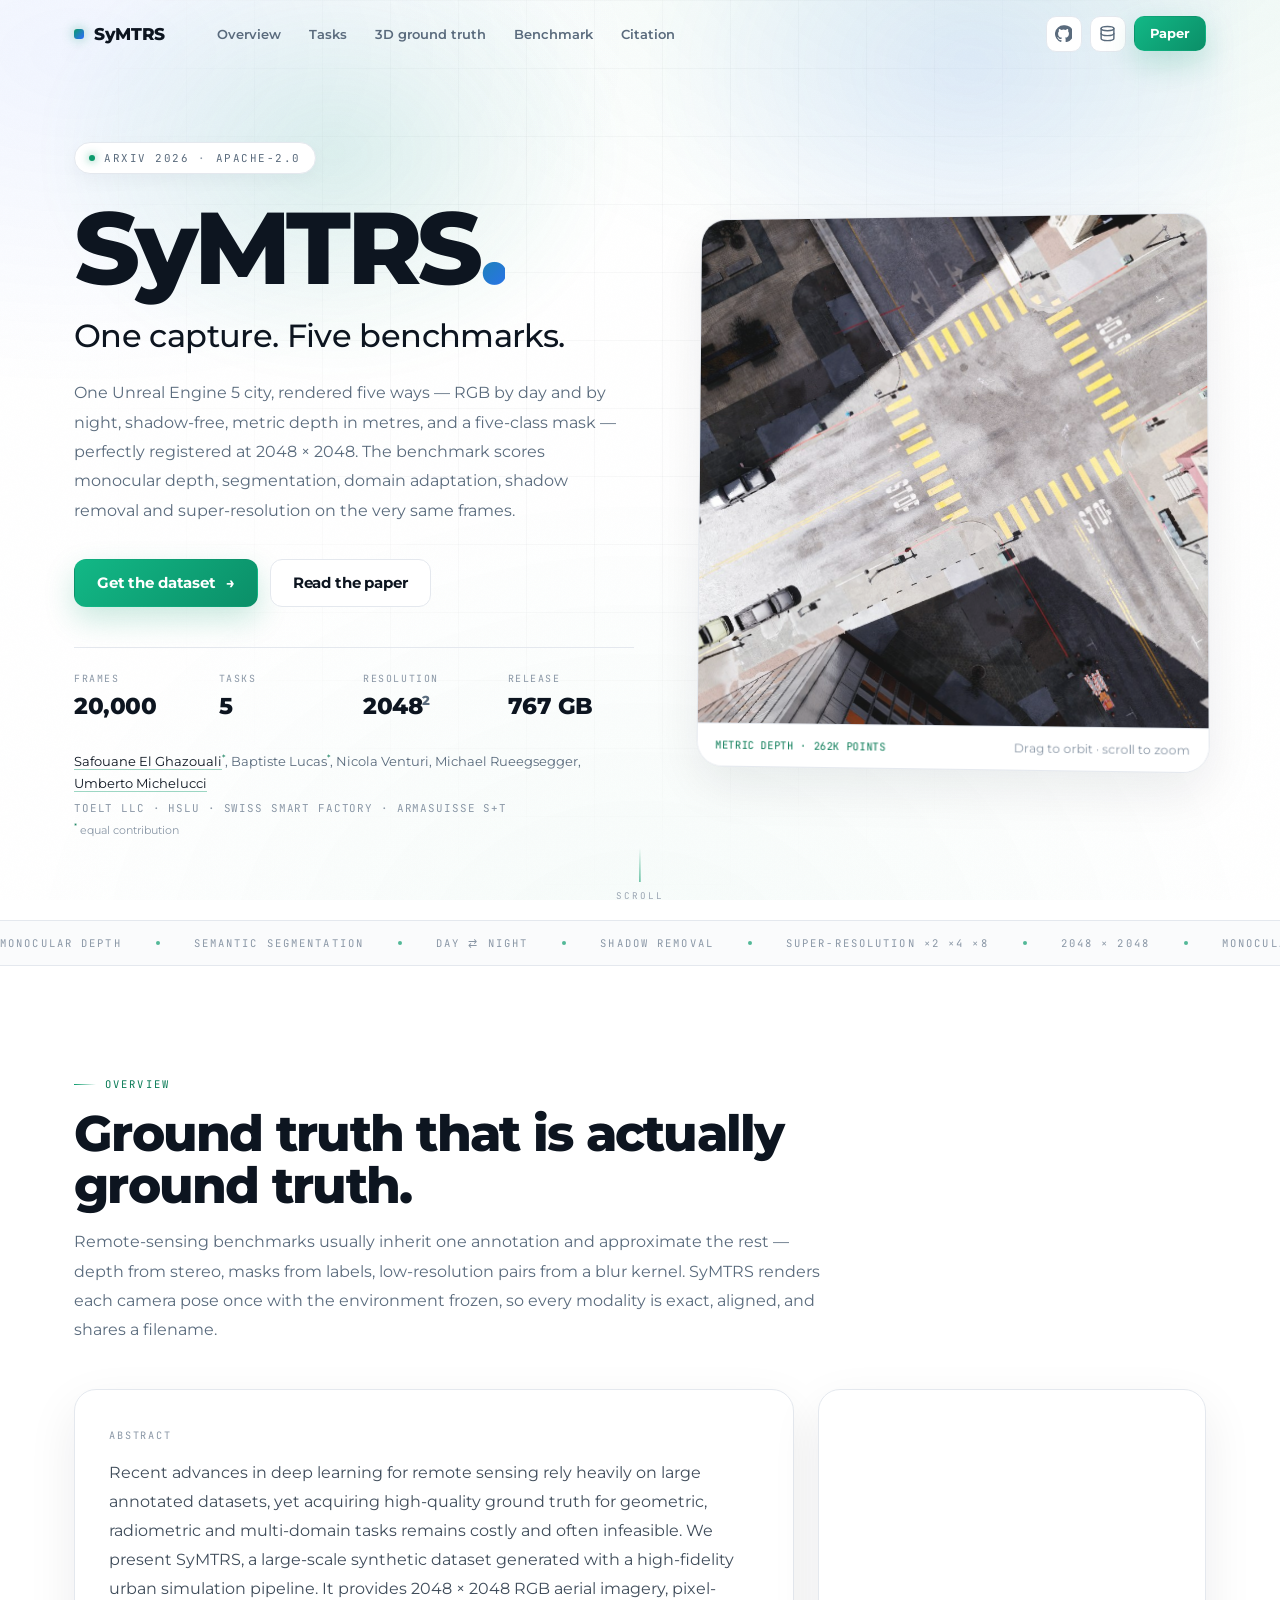
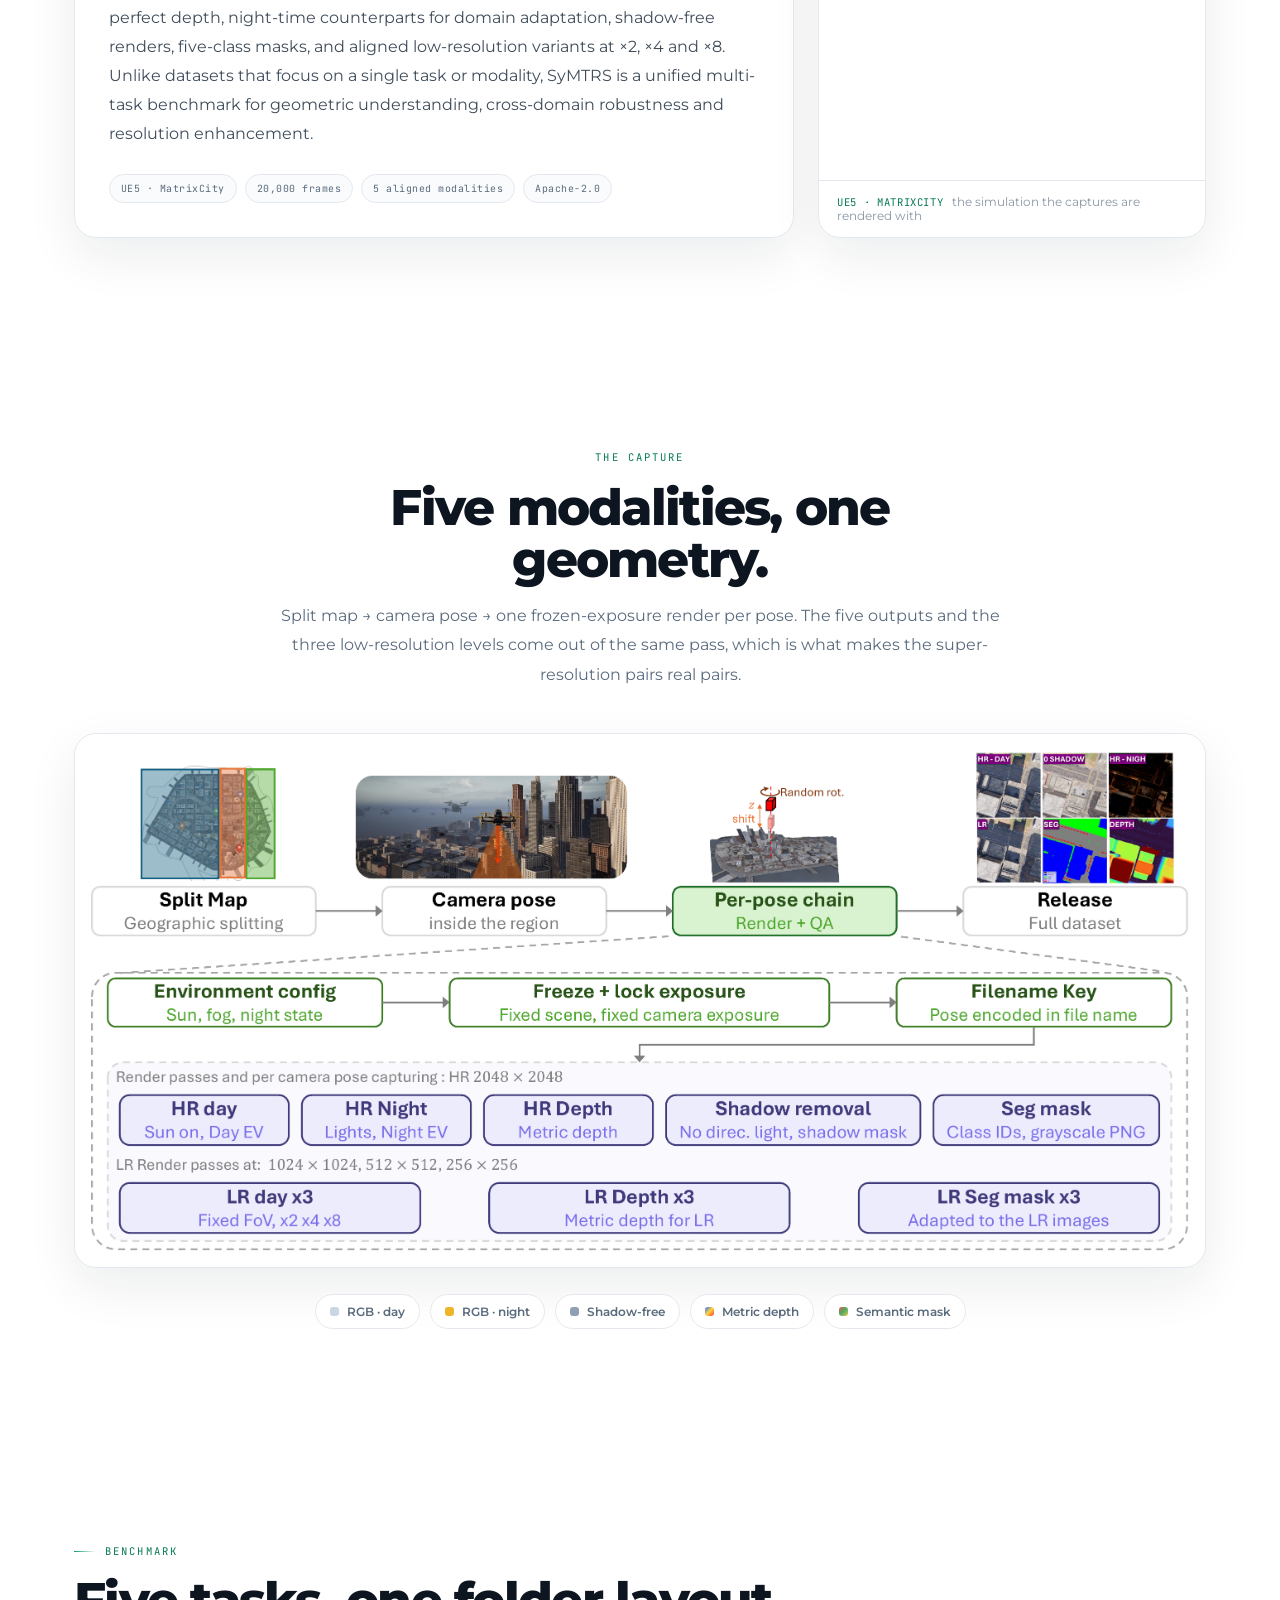
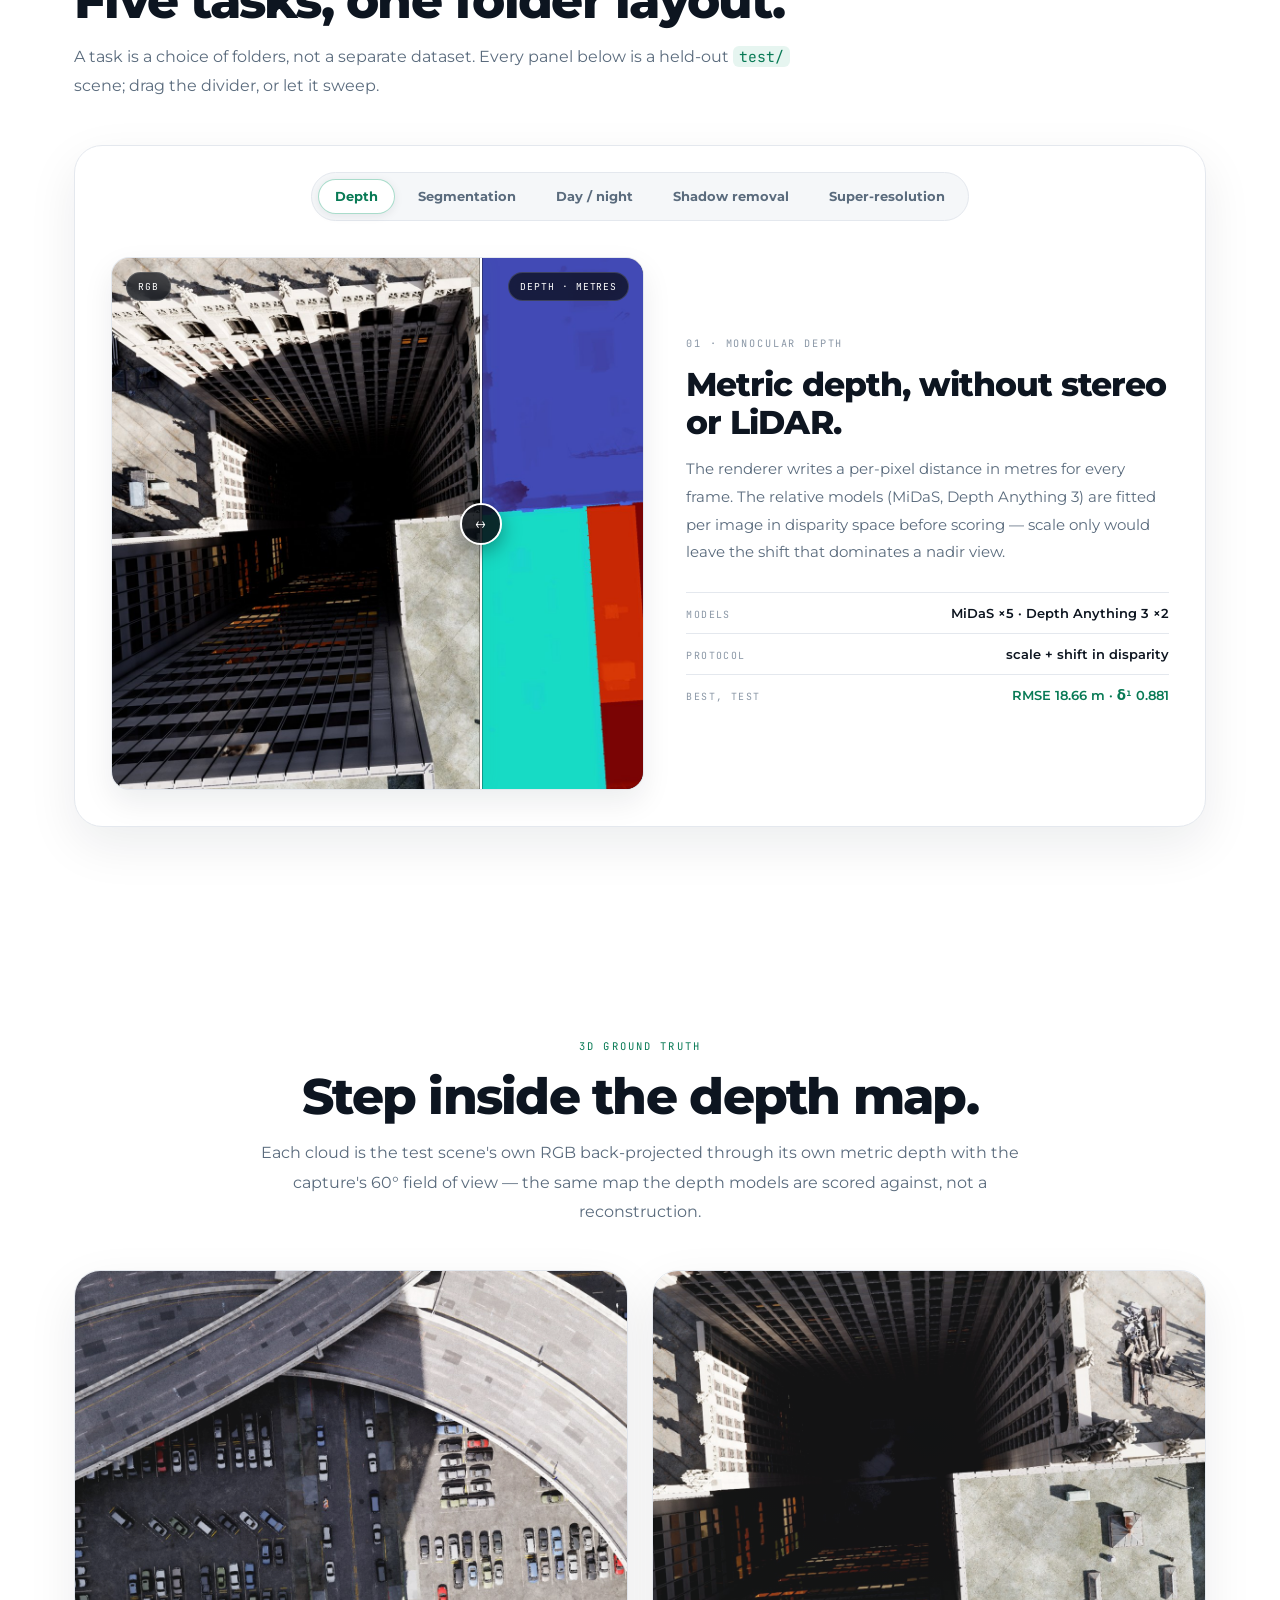
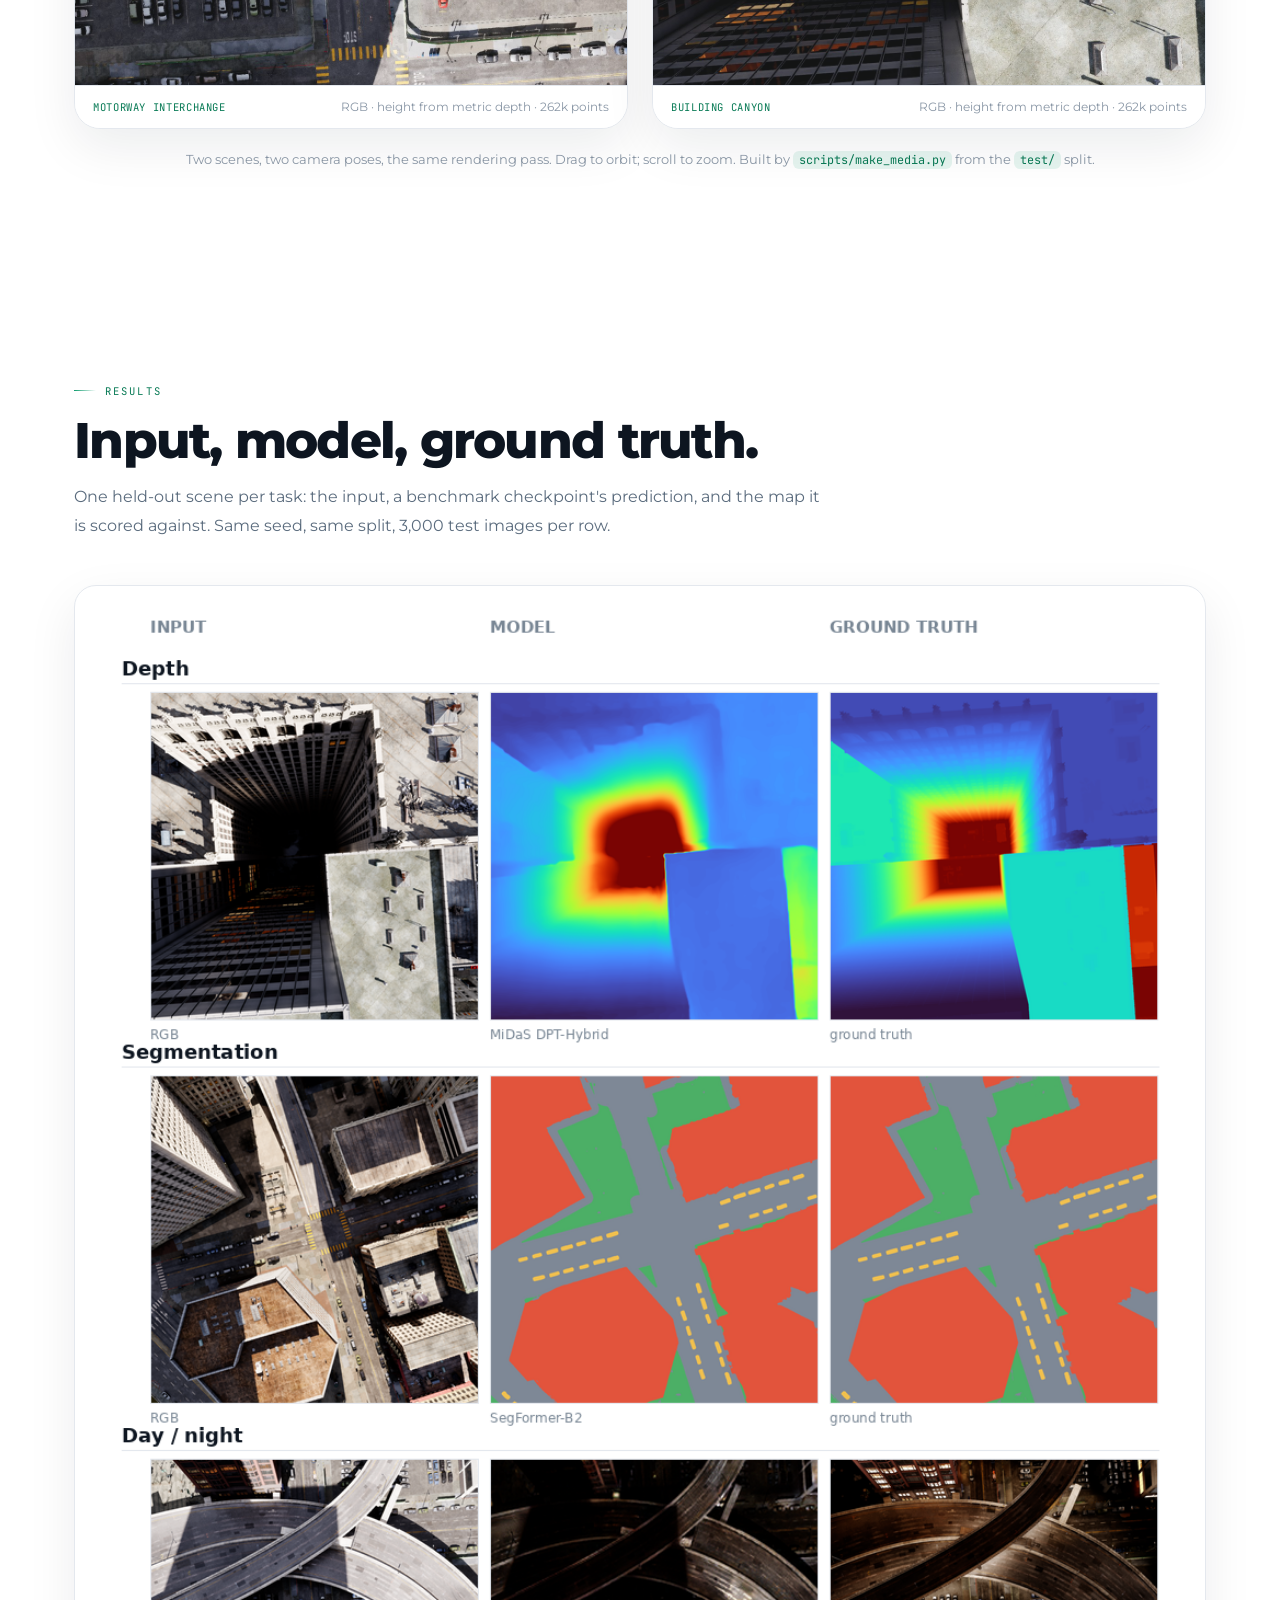
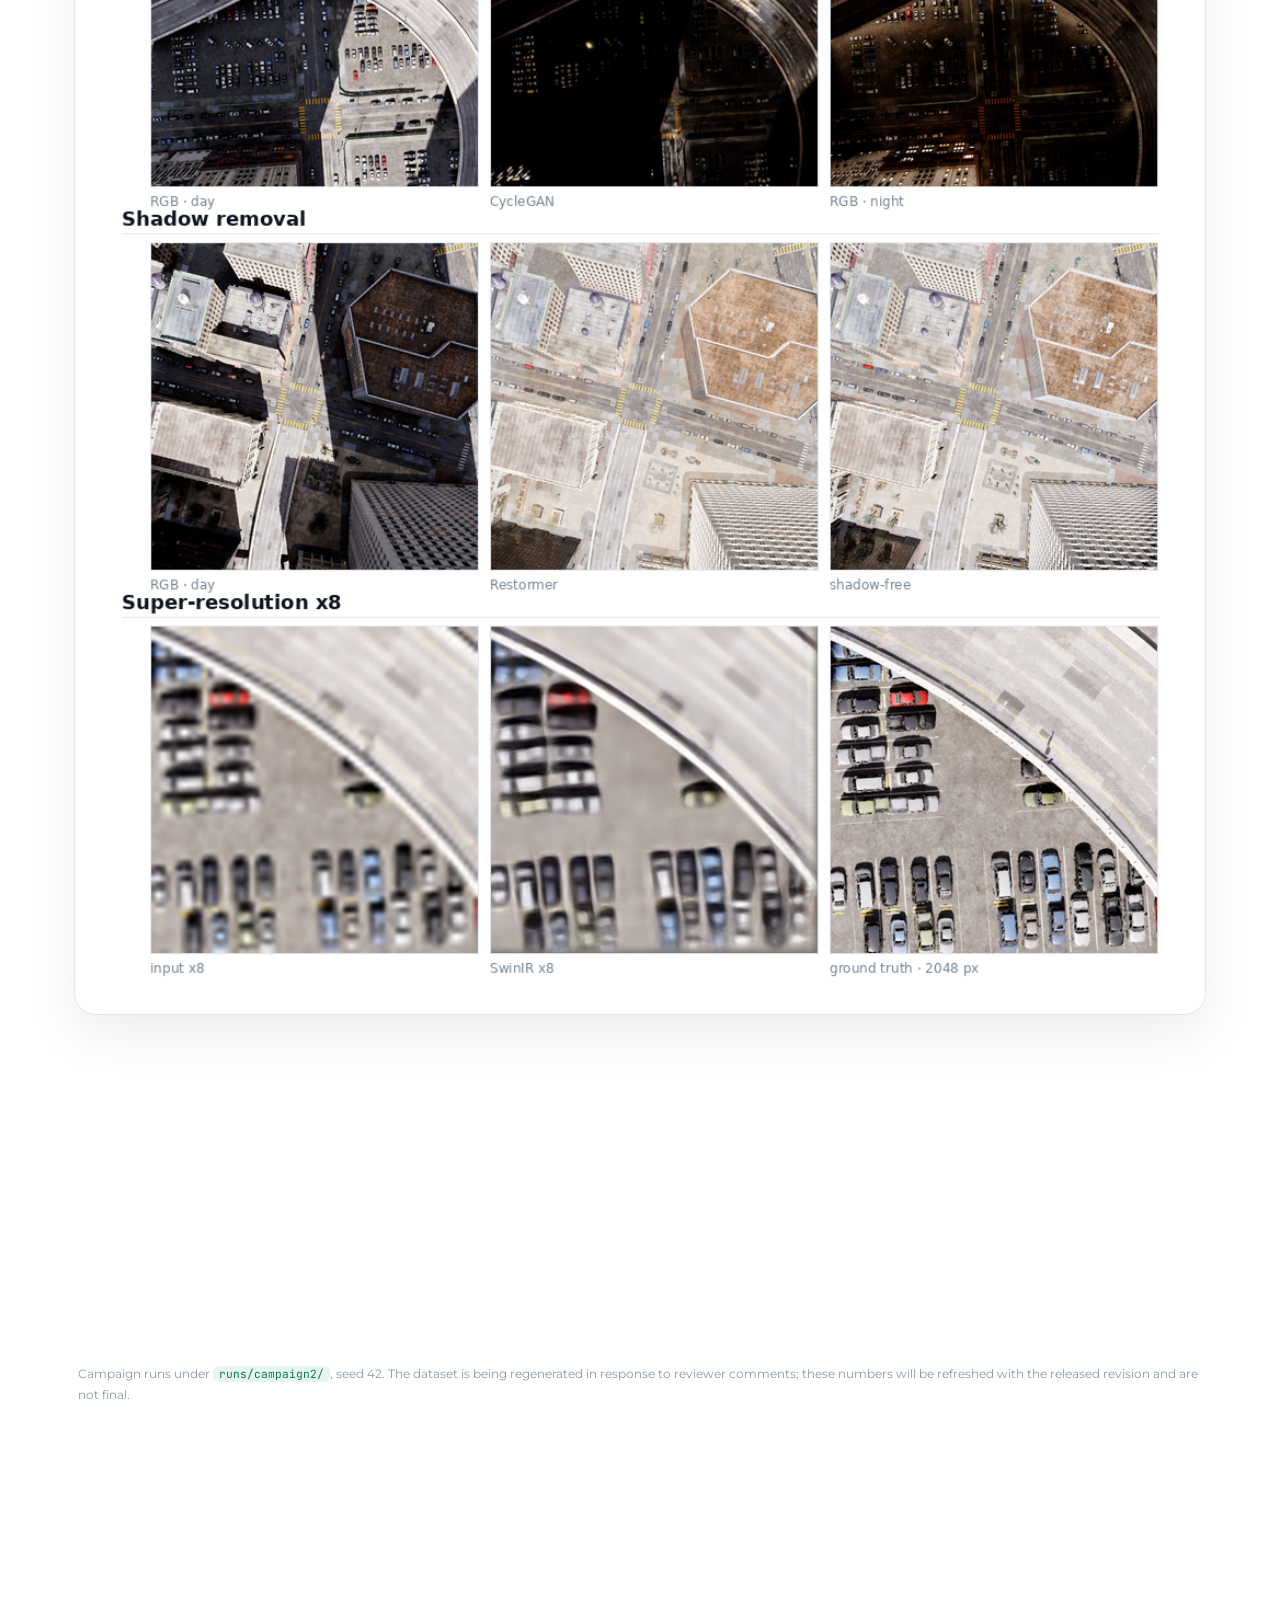
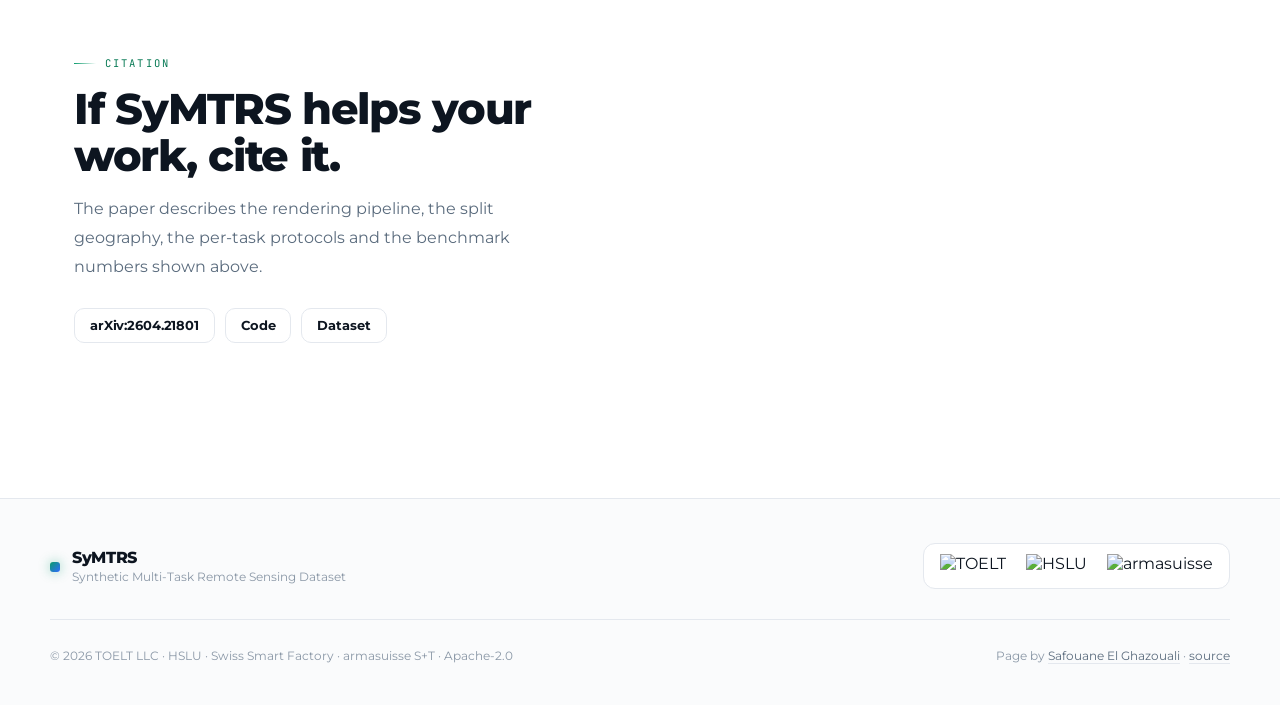
==== commit 8d22557a: "Light project page, HR super-resolution target, missing author Three corrections to the page and its" ====
--- a/docs/index.html
+++ b/docs/index.html
@@ -16,7 +16,7 @@
     />
     <meta property="og:image" content="./assets/media/hero-still.jpg" />
     <meta name="twitter:card" content="summary_large_image" />
-    <meta name="theme-color" content="#05070a" />
+    <meta name="theme-color" content="#ffffff" />
     <link rel="preload" as="image" href="./assets/media/hero-still.jpg" />
     <link rel="stylesheet" href="./assets/styles.css" />
     <script type="importmap">
@@ -100,10 +100,12 @@
           </dl>
 
           <p class="authors">
-            <a href="https://orcid.org/0000-0002-5403-3911" target="_blank" rel="noopener noreferrer">Safouane El Ghazouali</a>,
+            <a href="https://orcid.org/0000-0002-5403-3911" target="_blank" rel="noopener noreferrer">Safouane El Ghazouali</a><sup>*</sup>,
+            Baptiste Lucas<sup>*</sup>,
             Nicola Venturi, Michael Rueegsegger,
             <a href="https://orcid.org/0000-0002-6060-5365" target="_blank" rel="noopener noreferrer">Umberto Michelucci</a>
-            <span class="authors-orgs">TOELT LLC · HSLU · armasuisse S+T</span>
+            <span class="authors-orgs">TOELT LLC · HSLU · Swiss Smart Factory · armasuisse S+T</span>
+            <span class="authors-note"><sup>*</sup> equal contribution</span>
           </p>
         </div>
 
@@ -337,12 +339,12 @@
               <div class="panel-media">
                 <figure class="ba">
                   <div class="ba-frame">
-                    <img class="ba-img" src="./assets/media/pairs/superresolution-a.jpg" alt="Bicubic x8 upsample" />
-                    <img class="ba-img ba-b" src="./assets/media/pairs/superresolution-b.jpg" alt="SwinIR x8 output" />
-                    <span class="ba-chip left">bicubic ×8</span>
-                    <span class="ba-chip right">SwinIR ×8</span>
+                    <img class="ba-img" src="./assets/media/pairs/superresolution-a.jpg" alt="Upsampled x8 input from a 63 pixel source" />
+                    <img class="ba-img ba-b" src="./assets/media/pairs/superresolution-b.jpg" alt="Native 2048 pixel ground truth" />
+                    <span class="ba-chip left">input · 63 px</span>
+                    <span class="ba-chip right">ground truth · 2048 px</span>
                     <span class="ba-handle" aria-hidden="true"></span>
-                    <input class="ba-range" type="range" min="0" max="100" value="50" aria-label="Compare bicubic and SwinIR x8" />
+                    <input class="ba-range" type="range" min="0" max="100" value="50" aria-label="Compare the x8 input and the 2048 px ground truth" />
                   </div>
                 </figure>
               </div>
@@ -351,8 +353,9 @@
                 <h3>×2, ×4, ×8 — rendered, not blurred.</h3>
                 <p>
                   The low-resolution level is its own render pass at a coarser sampling, not a
-                  downsample of the 2048 frame. The panel compares a bicubic upsample with the
-                  SwinIR ×8 checkpoint on the same 63 px input.
+                  downsample of the 2048 frame. The target is always the native high-resolution
+                  render: the panel shows the input and that target, while the SwinIR ×8
+                  prediction is the middle column of the grid below.
                 </p>
                 <dl class="facts">
                   <div><dt>Models</dt><dd>SRCNN · autoencoder · SRGAN · SwinIR</dd></div>
@@ -485,7 +488,7 @@
         </div>
       </div>
       <div class="footer-bottom">
-        <p>© 2026 TOELT LLC · HSLU · armasuisse S+T · Apache-2.0</p>
+        <p>© 2026 TOELT LLC · HSLU · Swiss Smart Factory · armasuisse S+T · Apache-2.0</p>
         <p>
           Page by <a href="https://safouaneelghazouali.me/" target="_blank" rel="noopener noreferrer">Safouane El Ghazouali</a>
           · <a href="https://github.com/safouaneelg/SyMTRS" target="_blank" rel="noopener noreferrer">source</a>
--- a/docs/assets/styles.css
+++ b/docs/assets/styles.css
@@ -3,20 +3,21 @@
 /* ------------------------------------------------------------------ tokens */
 
 :root {
-  --bg: #05070a;
-  --bg-soft: #090d13;
-  --panel: rgba(255, 255, 255, 0.035);
-  --panel-strong: rgba(255, 255, 255, 0.065);
-  --line: rgba(255, 255, 255, 0.09);
-  --line-strong: rgba(255, 255, 255, 0.18);
-  --text: #e9eff6;
-  --muted: #93a3b5;
-  --muted-2: #66788c;
-  --accent: #5ef0b0;
-  --accent-2: #6aa8ff;
-  --warn: #f6c667;
+  --bg: #ffffff;
+  --bg-soft: #f7f9fb;
+  --line: #e4e8ee;
+  --line-strong: #cfd6df;
+  --text: #0d1520;
+  --muted: #5a6b7d;
+  --muted-2: #8a97a6;
+  --accent: #0b9b6c;
+  --accent-dark: #087a55;
+  --accent-soft: rgba(11, 155, 108, 0.1);
+  --accent-2: #2f6bff;
+  --warn: #b7791f;
   --radius: 22px;
   --max: 1180px;
+  --shadow: 0 18px 50px rgba(15, 23, 42, 0.08);
   --font: "Montserrat", ui-sans-serif, system-ui, -apple-system, sans-serif;
   --mono: "JetBrains Mono", ui-monospace, SFMono-Regular, monospace;
 }
@@ -47,9 +48,19 @@
   z-index: -1;
   pointer-events: none;
   background:
-    radial-gradient(1100px 620px at 82% -8%, rgba(94, 240, 176, 0.11), transparent 62%),
-    radial-gradient(900px 540px at 6% 6%, rgba(106, 168, 255, 0.1), transparent 62%),
-    radial-gradient(900px 700px at 50% 108%, rgba(94, 240, 176, 0.05), transparent 70%);
+    radial-gradient(1100px 620px at 82% -8%, rgba(11, 155, 108, 0.09), transparent 62%),
+    radial-gradient(900px 540px at 6% 6%, rgba(47, 107, 255, 0.07), transparent 62%),
+    radial-gradient(900px 700px at 50% 108%, rgba(11, 155, 108, 0.04), transparent 70%);
+}
+
+body::after {
+  content: "";
+  position: fixed;
+  inset: 0;
+  z-index: -1;
+  pointer-events: none;
+  opacity: 0.018;
+  background-image: url("data:image/svg+xml,%3Csvg xmlns='http://www.w3.org/2000/svg' width='160' height='160'%3E%3Cfilter id='n'%3E%3CfeTurbulence type='fractalNoise' baseFrequency='0.85' numOctaves='2' stitchTiles='stitch'/%3E%3C/filter%3E%3Crect width='100%25' height='100%25' filter='url(%23n)'/%3E%3C/svg%3E");
 }
 
 a {
@@ -72,15 +83,15 @@
 code {
   font-family: var(--mono);
   font-size: 0.9em;
-  color: var(--accent);
-  background: rgba(94, 240, 176, 0.08);
+  color: var(--accent-dark);
+  background: var(--accent-soft);
   padding: 1px 6px;
   border-radius: 6px;
 }
 
 ::selection {
-  background: rgba(94, 240, 176, 0.25);
-  color: #ffffff;
+  background: rgba(11, 155, 108, 0.18);
+  color: #06110c;
 }
 
 :focus-visible {
@@ -101,7 +112,7 @@
   width: 0;
   z-index: 100;
   background: linear-gradient(90deg, var(--accent), var(--accent-2));
-  box-shadow: 0 0 18px rgba(94, 240, 176, 0.55);
+  box-shadow: 0 0 12px rgba(11, 155, 108, 0.35);
 }
 
 /* ------------------------------------------------------------------ nav */
@@ -116,13 +127,15 @@
   height: 68px;
   padding-inline: max(20px, calc((100vw - var(--max)) / 2 + 24px));
   border-bottom: 1px solid transparent;
-  transition: background 0.3s ease, border-color 0.3s ease, backdrop-filter 0.3s ease;
+  transition: background 0.3s ease, border-color 0.3s ease, backdrop-filter 0.3s ease,
+    box-shadow 0.3s ease;
 }
 
 .nav.is-scrolled {
-  background: rgba(5, 7, 10, 0.9);
+  background: rgba(255, 255, 255, 0.94);
   border-bottom-color: var(--line);
   backdrop-filter: blur(18px) saturate(140%);
+  box-shadow: 0 6px 24px rgba(15, 23, 42, 0.05);
 }
 
 .brand {
@@ -139,7 +152,7 @@
   height: 10px;
   border-radius: 3px;
   background: linear-gradient(135deg, var(--accent), var(--accent-2));
-  box-shadow: 0 0 14px rgba(94, 240, 176, 0.7);
+  box-shadow: 0 0 12px rgba(11, 155, 108, 0.45);
 }
 
 .nav-links {
@@ -160,7 +173,7 @@
 
 .nav-links a:hover {
   color: var(--text);
-  background: rgba(255, 255, 255, 0.05);
+  background: rgba(13, 21, 32, 0.05);
 }
 
 .nav-actions {
@@ -178,7 +191,7 @@
   border: 1px solid var(--line);
   border-radius: 10px;
   color: var(--muted);
-  background: rgba(255, 255, 255, 0.02);
+  background: #ffffff;
   transition: color 0.2s ease, border-color 0.2s ease, transform 0.2s ease;
 }
 
@@ -200,7 +213,7 @@
   height: 36px;
   border: 1px solid var(--line);
   border-radius: 10px;
-  background: rgba(255, 255, 255, 0.02);
+  background: #ffffff;
   cursor: pointer;
 }
 
@@ -252,24 +265,24 @@
 }
 
 .btn-primary {
-  background: linear-gradient(135deg, var(--accent), #43d4ff);
-  color: #04120c;
-  box-shadow: 0 12px 36px rgba(94, 240, 176, 0.22);
+  background: linear-gradient(135deg, #12b886, #0b8f68);
+  color: #ffffff;
+  box-shadow: 0 12px 30px rgba(11, 155, 108, 0.22);
 }
 
 .btn-primary:hover {
-  box-shadow: 0 16px 44px rgba(94, 240, 176, 0.32);
+  box-shadow: 0 16px 40px rgba(11, 155, 108, 0.3);
 }
 
 .btn-ghost {
   border-color: var(--line);
-  background: rgba(255, 255, 255, 0.03);
+  background: #ffffff;
   color: var(--text);
 }
 
 .btn-ghost:hover {
   border-color: var(--line-strong);
-  background: rgba(255, 255, 255, 0.06);
+  background: #f7f9fb;
 }
 
 .btn-small {
@@ -305,9 +318,9 @@
   height: 720px;
   z-index: -1;
   background:
-    radial-gradient(420px 320px at 24% 34%, rgba(94, 240, 176, 0.14), transparent 70%),
-    radial-gradient(460px 340px at 78% 22%, rgba(106, 168, 255, 0.14), transparent 70%);
-  filter: blur(12px);
+    radial-gradient(420px 320px at 24% 34%, rgba(11, 155, 108, 0.12), transparent 70%),
+    radial-gradient(460px 340px at 78% 22%, rgba(47, 107, 255, 0.11), transparent 70%);
+  filter: blur(14px);
 }
 
 .hero-grid {
@@ -315,12 +328,12 @@
   inset: 0;
   z-index: -1;
   background-image:
-    linear-gradient(rgba(255, 255, 255, 0.035) 1px, transparent 1px),
-    linear-gradient(90deg, rgba(255, 255, 255, 0.035) 1px, transparent 1px);
+    linear-gradient(rgba(13, 21, 32, 0.05) 1px, transparent 1px),
+    linear-gradient(90deg, rgba(13, 21, 32, 0.05) 1px, transparent 1px);
   background-size: 68px 68px;
   -webkit-mask-image: radial-gradient(circle at 50% 34%, #000 26%, transparent 74%);
   mask-image: radial-gradient(circle at 50% 34%, #000 26%, transparent 74%);
-  opacity: 0.55;
+  opacity: 0.6;
 }
 
 .pill {
@@ -331,12 +344,13 @@
   padding: 8px 14px;
   border: 1px solid var(--line);
   border-radius: 999px;
-  background: rgba(255, 255, 255, 0.035);
+  background: #ffffff;
   color: var(--muted);
   font-family: var(--mono);
   font-size: 0.68rem;
   letter-spacing: 0.14em;
   text-transform: uppercase;
+  box-shadow: 0 6px 18px rgba(15, 23, 42, 0.04);
 }
 
 .pill-dot {
@@ -344,7 +358,7 @@
   height: 6px;
   border-radius: 50%;
   background: var(--accent);
-  box-shadow: 0 0 10px var(--accent);
+  box-shadow: 0 0 8px rgba(11, 155, 108, 0.8);
   animation: pulse 2.4s ease-in-out infinite;
 }
 
@@ -441,7 +455,7 @@
 
 .authors a {
   color: var(--text);
-  border-bottom: 1px solid rgba(94, 240, 176, 0.35);
+  border-bottom: 1px solid rgba(11, 155, 108, 0.4);
   transition: border-color 0.2s ease;
 }
 
@@ -459,6 +473,39 @@
   text-transform: uppercase;
 }
 
+.scroll-cue {
+  position: absolute;
+  left: 50%;
+  bottom: 18px;
+  display: flex;
+  flex-direction: column;
+  align-items: center;
+  gap: 8px;
+  transform: translateX(-50%);
+  color: var(--muted-2);
+  font-family: var(--mono);
+  font-size: 0.58rem;
+  letter-spacing: 0.2em;
+  text-transform: uppercase;
+}
+
+.scroll-cue-line {
+  display: block;
+  width: 1px;
+  height: 34px;
+  background: linear-gradient(180deg, transparent, var(--accent));
+  animation: cue 2.2s ease-in-out infinite;
+}
+
+.scroll-cue-text {
+  opacity: 0.85;
+}
+
+@keyframes cue {
+  0%, 100% { transform: scaleY(0.55); opacity: 0.4; transform-origin: top; }
+  50% { transform: scaleY(1); opacity: 1; transform-origin: top; }
+}
+
 /* ------------------------------------------------------------------ 3D viewers */
 
 .cloud-card {
@@ -467,10 +514,8 @@
   overflow: hidden;
   border: 1px solid var(--line);
   border-radius: 26px;
-  background: linear-gradient(180deg, rgba(255, 255, 255, 0.055), rgba(255, 255, 255, 0.012));
-  box-shadow:
-    0 40px 90px rgba(0, 0, 0, 0.5),
-    inset 0 1px 0 rgba(255, 255, 255, 0.07);
+  background: #ffffff;
+  box-shadow: var(--shadow);
 }
 
 .hero-cloud {
@@ -487,8 +532,8 @@
   aspect-ratio: 1 / 1;
   overflow: hidden;
   background:
-    radial-gradient(60% 60% at 50% 40%, rgba(106, 168, 255, 0.08), transparent 70%),
-    #060a0f;
+    radial-gradient(60% 60% at 50% 40%, rgba(47, 107, 255, 0.06), transparent 70%),
+    #f2f5f8;
   cursor: grab;
   touch-action: none;
 }
@@ -516,7 +561,7 @@
   width: 100%;
   height: 100%;
   object-fit: cover;
-  opacity: 0.9;
+  opacity: 0.92;
   transition: opacity 0.7s ease;
   pointer-events: none;
 }
@@ -535,7 +580,7 @@
   padding: 8px 12px;
   border-radius: 999px;
   border: 1px solid var(--line);
-  background: rgba(5, 7, 10, 0.7);
+  background: rgba(255, 255, 255, 0.94);
   backdrop-filter: blur(8px);
   color: var(--muted);
   font-family: var(--mono);
@@ -554,7 +599,7 @@
   width: 11px;
   height: 11px;
   border-radius: 50%;
-  border: 1.5px solid rgba(255, 255, 255, 0.2);
+  border: 1.5px solid rgba(13, 21, 32, 0.18);
   border-top-color: var(--accent);
   animation: spin 0.8s linear infinite;
 }
@@ -567,15 +612,21 @@
   display: flex;
   align-items: center;
   justify-content: space-between;
+  flex-wrap: wrap;
   gap: 16px;
   padding: 14px 18px;
   border-top: 1px solid var(--line);
   color: var(--muted-2);
   font-size: 0.72rem;
+  background: #ffffff;
+}
+
+.cloud-card figcaption span {
+  min-width: 0;
 }
 
 .cloud-card figcaption .mono {
-  color: var(--accent);
+  color: var(--accent-dark);
   font-size: 0.66rem;
   letter-spacing: 0.06em;
   text-transform: uppercase;
@@ -587,7 +638,7 @@
   overflow: hidden;
   border-top: 1px solid var(--line);
   border-bottom: 1px solid var(--line);
-  background: rgba(255, 255, 255, 0.015);
+  background: #fafbfc;
   padding: 15px 0;
 }
 
@@ -613,7 +664,7 @@
   height: 4px;
   border-radius: 50%;
   background: var(--accent);
-  opacity: 0.65;
+  opacity: 0.7;
 }
 
 @keyframes marquee {
@@ -643,7 +694,7 @@
   display: inline-flex;
   align-items: center;
   gap: 9px;
-  color: var(--accent);
+  color: var(--accent-dark);
   font-family: var(--mono);
   font-size: 0.66rem;
   letter-spacing: 0.2em;
@@ -679,9 +730,8 @@
 .glass {
   border: 1px solid var(--line);
   border-radius: var(--radius);
-  background: linear-gradient(180deg, rgba(255, 255, 255, 0.05), rgba(255, 255, 255, 0.018));
-  box-shadow: inset 0 1px 0 rgba(255, 255, 255, 0.06);
-  backdrop-filter: blur(12px);
+  background: #ffffff;
+  box-shadow: var(--shadow);
 }
 
 .card-label {
@@ -709,7 +759,7 @@
 
 .abstract-card > p {
   margin: 0;
-  color: #c4d1de;
+  color: #3f4c5a;
   font-size: 0.98rem;
   line-height: 1.85;
 }
@@ -729,6 +779,7 @@
   font-family: var(--mono);
   font-size: 0.62rem;
   letter-spacing: 0.05em;
+  background: #fafbfc;
 }
 
 .video-card {
@@ -753,7 +804,7 @@
 }
 
 .video-card figcaption .mono {
-  color: var(--accent);
+  color: var(--accent-dark);
   font-size: 0.66rem;
   letter-spacing: 0.06em;
   text-transform: uppercase;
@@ -765,6 +816,7 @@
 .pipeline-frame {
   margin: 0;
   padding: 16px;
+  background: #ffffff;
 }
 
 .pipeline-frame img {
@@ -793,6 +845,7 @@
   color: var(--muted);
   font-size: 0.78rem;
   font-weight: 600;
+  background: #ffffff;
 }
 
 .swatch {
@@ -802,7 +855,7 @@
 }
 
 .swatch-day { background: #c9d6e4; }
-.swatch-night { background: #f6c667; }
+.swatch-night { background: #f0b429; }
 .swatch-noshadow { background: #8fa0b4; }
 .swatch-depth { background: linear-gradient(135deg, #2f6bff, #ffd23f, #ff3d2e); }
 .swatch-seg { background: linear-gradient(135deg, #e2543c, #4caf66, #f2c14e); }
@@ -812,8 +865,8 @@
 .task-shell {
   border: 1px solid var(--line);
   border-radius: 28px;
-  background: linear-gradient(180deg, rgba(255, 255, 255, 0.04), rgba(255, 255, 255, 0.012));
-  box-shadow: 0 40px 90px rgba(0, 0, 0, 0.35);
+  background: #ffffff;
+  box-shadow: var(--shadow);
   padding: 26px;
 }
 
@@ -827,7 +880,7 @@
   padding: 6px;
   border: 1px solid var(--line);
   border-radius: 999px;
-  background: rgba(5, 8, 12, 0.6);
+  background: #f5f7f9;
 }
 
 .task-tab {
@@ -847,9 +900,9 @@
 }
 
 .task-tab.is-active {
-  color: var(--accent);
-  background: rgba(94, 240, 176, 0.12);
-  box-shadow: inset 0 0 0 1px rgba(94, 240, 176, 0.32);
+  color: var(--accent-dark);
+  background: #ffffff;
+  box-shadow: 0 2px 10px rgba(15, 23, 42, 0.08), inset 0 0 0 1px rgba(11, 155, 108, 0.35);
 }
 
 .task-panel {
@@ -917,7 +970,7 @@
 }
 
 .facts dd.accent {
-  color: var(--accent);
+  color: var(--accent-dark);
 }
 
 /* ------------------------------------------------------------------ before/after */
@@ -932,8 +985,13 @@
   overflow: hidden;
   border: 1px solid var(--line);
   border-radius: 18px;
-  background: #060a0f;
-  box-shadow: inset 0 0 0 1px rgba(255, 255, 255, 0.03);
+  background: #eef2f6;
+  box-shadow: 0 12px 30px rgba(15, 23, 42, 0.08);
+}
+
+.ba-frame:focus-within {
+  outline: 2px solid var(--accent);
+  outline-offset: 2px;
 }
 
 .ba-img {
@@ -958,7 +1016,7 @@
   width: 2px;
   background: #ffffff;
   transform: translateX(-1px);
-  box-shadow: 0 0 0 1px rgba(0, 0, 0, 0.3), 0 0 18px rgba(94, 240, 176, 0.35);
+  box-shadow: 0 0 0 1px rgba(0, 0, 0, 0.3), 0 0 18px rgba(11, 155, 108, 0.3);
   pointer-events: none;
 }
 
@@ -971,9 +1029,9 @@
   height: 38px;
   transform: translate(-50%, -50%);
   border-radius: 50%;
-  background: rgba(5, 7, 10, 0.86);
+  background: rgba(8, 12, 18, 0.86);
   border: 2px solid #ffffff;
-  box-shadow: 0 6px 20px rgba(0, 0, 0, 0.45);
+  box-shadow: 0 6px 20px rgba(0, 0, 0, 0.35);
 }
 
 .ba-handle::before {
@@ -994,10 +1052,10 @@
   z-index: 2;
   padding: 7px 11px;
   border-radius: 999px;
-  border: 1px solid rgba(255, 255, 255, 0.12);
-  background: rgba(5, 7, 10, 0.72);
+  border: 1px solid rgba(255, 255, 255, 0.16);
+  background: rgba(8, 12, 18, 0.72);
   backdrop-filter: blur(6px);
-  color: #e9eff6;
+  color: #ffffff;
   font-family: var(--mono);
   font-size: 0.6rem;
   letter-spacing: 0.1em;
@@ -1048,6 +1106,7 @@
 .grid-frame {
   margin: 0;
   padding: 16px;
+  background: #ffffff;
 }
 
 .grid-frame img {
@@ -1059,6 +1118,7 @@
   margin-top: 24px;
   padding: 6px 22px 10px;
   overflow-x: auto;
+  background: #ffffff;
 }
 
 .results-table {
@@ -1098,7 +1158,7 @@
 }
 
 .results-table td.metric {
-  color: var(--accent);
+  color: var(--accent-dark);
   font-weight: 700;
   font-variant-numeric: tabular-nums;
 }
@@ -1146,6 +1206,7 @@
 
 .citation-card {
   padding: 20px;
+  background: #ffffff;
 }
 
 .citation-bar {
@@ -1161,7 +1222,7 @@
   padding: 4px;
   border: 1px solid var(--line);
   border-radius: 12px;
-  background: rgba(5, 8, 12, 0.5);
+  background: #f5f7f9;
 }
 
 .tab {
@@ -1181,8 +1242,9 @@
 }
 
 .tab.is-active {
-  color: var(--accent);
-  background: rgba(94, 240, 176, 0.12);
+  color: var(--accent-dark);
+  background: #ffffff;
+  box-shadow: 0 2px 8px rgba(15, 23, 42, 0.08);
 }
 
 .copy-btn {
@@ -1192,7 +1254,7 @@
   padding: 9px 13px;
   border: 1px solid var(--line);
   border-radius: 10px;
-  background: rgba(255, 255, 255, 0.03);
+  background: #ffffff;
   color: var(--muted);
   font-size: 0.76rem;
   font-weight: 600;
@@ -1217,8 +1279,8 @@
   overflow: auto;
   border: 1px solid var(--line);
   border-radius: 12px;
-  background: rgba(3, 5, 8, 0.75);
-  color: #cfe0ee;
+  background: #f7f9fb;
+  color: #26323f;
   font-family: var(--mono);
   font-size: 0.76rem;
   line-height: 1.7;
@@ -1230,7 +1292,7 @@
 
 .footer {
   border-top: 1px solid var(--line);
-  background: rgba(255, 255, 255, 0.012);
+  background: #fafbfc;
   padding: 44px 24px 30px;
 }
 
@@ -1266,9 +1328,13 @@
 
 .footer-logos {
   display: flex;
+  flex-wrap: wrap;
+  justify-content: center;
   align-items: center;
   gap: 20px;
+  max-width: 100%;
   padding: 10px 16px;
+  border: 1px solid var(--line);
   border-radius: 12px;
   background: #ffffff;
 }
@@ -1312,6 +1378,12 @@
   transform: perspective(1400px) rotateY(-4deg) rotateX(2deg);
 }
 
+/* ------------------------------------------------------------------ mobile-only nav links */
+
+.nav-mobile-only {
+  display: none;
+}
+
 /* ------------------------------------------------------------------ responsive */
 
 @media (max-width: 980px) {
@@ -1351,6 +1423,10 @@
 
   .citation-grid {
     gap: 32px;
+  }
+
+  .scroll-cue {
+    display: none;
   }
 }
 
@@ -1372,9 +1448,9 @@
     padding: 10px;
     border: 1px solid var(--line);
     border-radius: 16px;
-    background: rgba(5, 7, 10, 0.96);
+    background: rgba(255, 255, 255, 0.98);
     backdrop-filter: blur(18px);
-    box-shadow: 0 24px 50px rgba(0, 0, 0, 0.5);
+    box-shadow: 0 24px 50px rgba(15, 23, 42, 0.14);
   }
 
   .nav-links.is-open {
@@ -1383,6 +1459,13 @@
 
   .nav-links a {
     padding: 12px 14px;
+  }
+
+  .nav-mobile-only {
+    display: block;
+    margin-top: 4px;
+    border-top: 1px solid var(--line);
+    color: var(--accent-dark) !important;
   }
 
   .menu-btn {
@@ -1410,6 +1493,12 @@
 
   .cloud-grid {
     grid-template-columns: 1fr;
+  }
+
+  .cloud-card figcaption {
+    flex-direction: column;
+    align-items: flex-start;
+    gap: 4px;
   }
 
   .task-shell {
@@ -1447,6 +1536,15 @@
     flex-direction: column;
     align-items: flex-start;
   }
+
+  .footer-logos {
+    width: 100%;
+    gap: 14px;
+  }
+
+  .footer-logos img {
+    height: 20px;
+  }
 }
 
 @media (prefers-reduced-motion: reduce) {
@@ -1456,7 +1554,8 @@
 
   .marquee-track,
   .pill-dot,
-  .spinner {
+  .spinner,
+  .scroll-cue-line {
     animation: none !important;
   }
 
@@ -1471,114 +1570,6 @@
   .cloud-poster,
   .icon-btn {
     transition: none;
-  }
-}
-
-/* ------------------------------------------------------------------ texture + scroll cue */
-
-body::after {
-  content: "";
-  position: fixed;
-  inset: 0;
-  z-index: -1;
-  pointer-events: none;
-  opacity: 0.035;
-  background-image: url("data:image/svg+xml,%3Csvg xmlns='http://www.w3.org/2000/svg' width='160' height='160'%3E%3Cfilter id='n'%3E%3CfeTurbulence type='fractalNoise' baseFrequency='0.85' numOctaves='2' stitchTiles='stitch'/%3E%3C/filter%3E%3Crect width='100%25' height='100%25' filter='url(%23n)'/%3E%3C/svg%3E");
-}
-
-.scroll-cue {
-  position: absolute;
-  left: 50%;
-  bottom: 18px;
-  display: flex;
-  flex-direction: column;
-  align-items: center;
-  gap: 8px;
-  transform: translateX(-50%);
-  color: var(--muted-2);
-  font-family: var(--mono);
-  font-size: 0.58rem;
-  letter-spacing: 0.2em;
-  text-transform: uppercase;
-}
-
-.scroll-cue-line {
-  display: block;
-  width: 1px;
-  height: 34px;
-  background: linear-gradient(180deg, transparent, var(--accent));
-  animation: cue 2.2s ease-in-out infinite;
-}
-
-.scroll-cue-text {
-  opacity: 0.8;
-}
-
-@keyframes cue {
-  0%, 100% { transform: scaleY(0.55); opacity: 0.4; transform-origin: top; }
-  50% { transform: scaleY(1); opacity: 1; transform-origin: top; }
-}
-
-@media (max-width: 980px) {
-  .scroll-cue {
-    display: none;
-  }
-}
-
-@media (prefers-reduced-motion: reduce) {
-  .scroll-cue-line {
-    animation: none;
-  }
-}
-
-.nav-mobile-only {
-  display: none;
-}
-
-@media (max-width: 860px) {
-  .nav-mobile-only {
-    display: block;
-    margin-top: 4px;
-    border-top: 1px solid var(--line);
-    color: var(--accent) !important;
-  }
-}
-
-.footer-logos {
-  flex-wrap: wrap;
-  justify-content: center;
-  max-width: 100%;
-}
-
-.ba-frame:focus-within {
-  outline: 2px solid var(--accent);
-  outline-offset: 2px;
-}
-
-@media (max-width: 720px) {
-  .footer-logos {
-    width: 100%;
-    gap: 14px;
-  }
-
-  .footer-logos img {
-    height: 20px;
-  }
-}
-
-.cloud-card figcaption {
-  flex-wrap: wrap;
-}
-
-.cloud-card figcaption span {
-  min-width: 0;
-}
-
-@media (max-width: 720px) {
-  .cloud-card figcaption {
-    flex-direction: column;
-    align-items: flex-start;
-    gap: 4px;
   }
 }
 
@@ -1596,3 +1587,15 @@
     display: none;
   }
 }
+
+.authors sup {
+  color: var(--accent-dark);
+  font-size: 0.7em;
+}
+
+.authors-note {
+  display: block;
+  margin-top: 4px;
+  color: var(--muted-2);
+  font-size: 0.68rem;
+}
